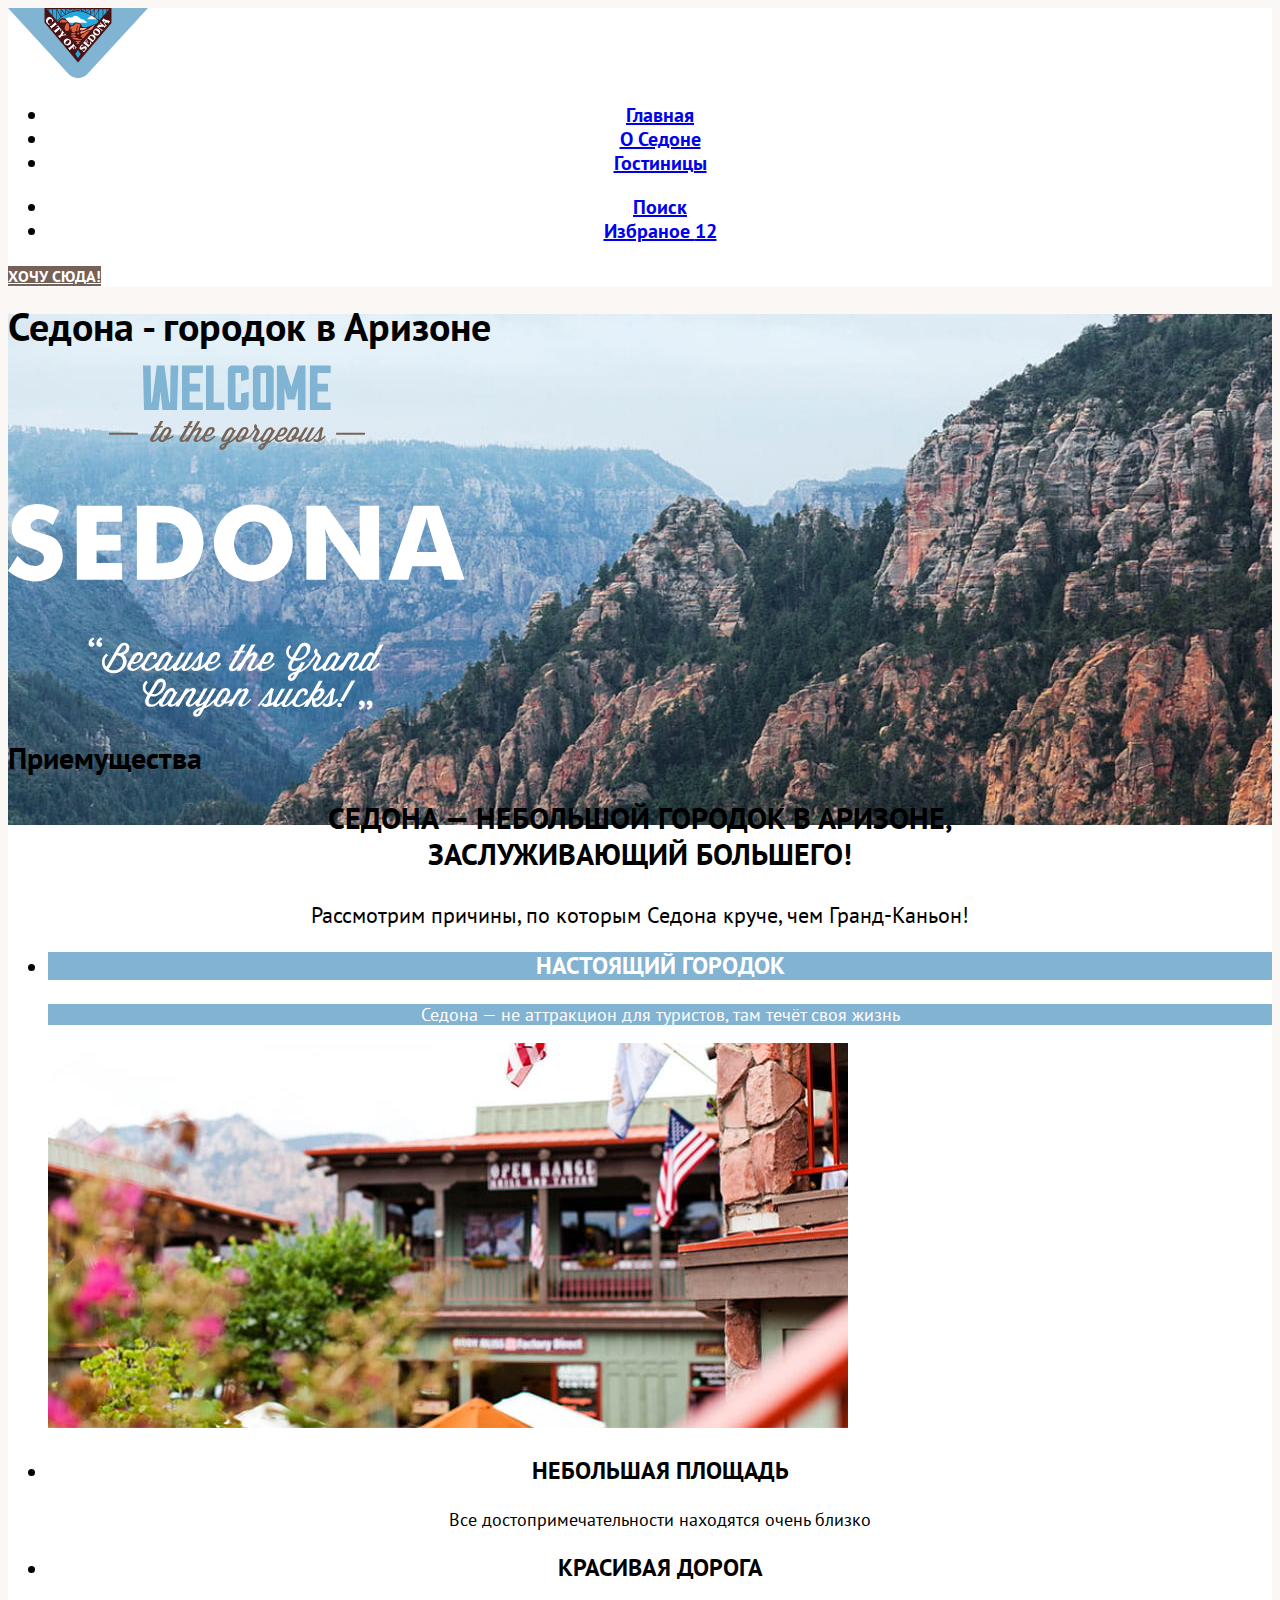
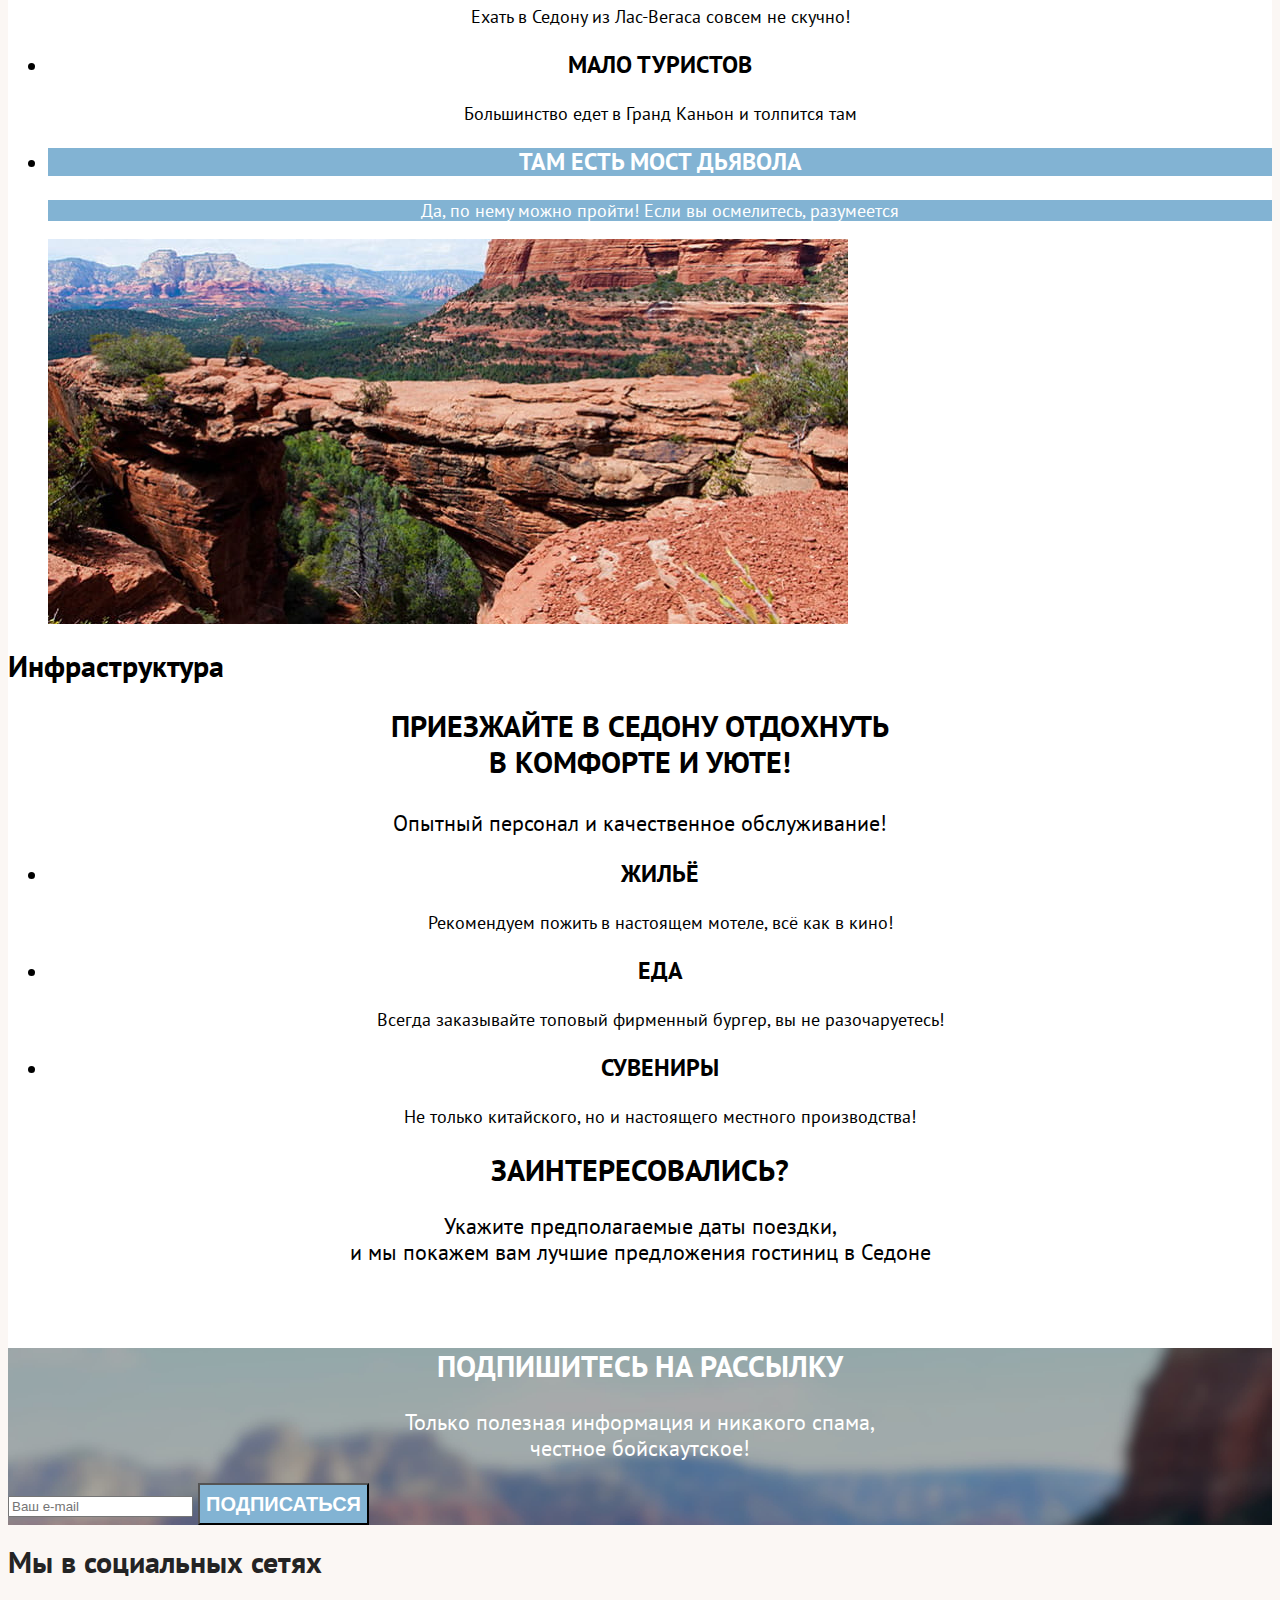
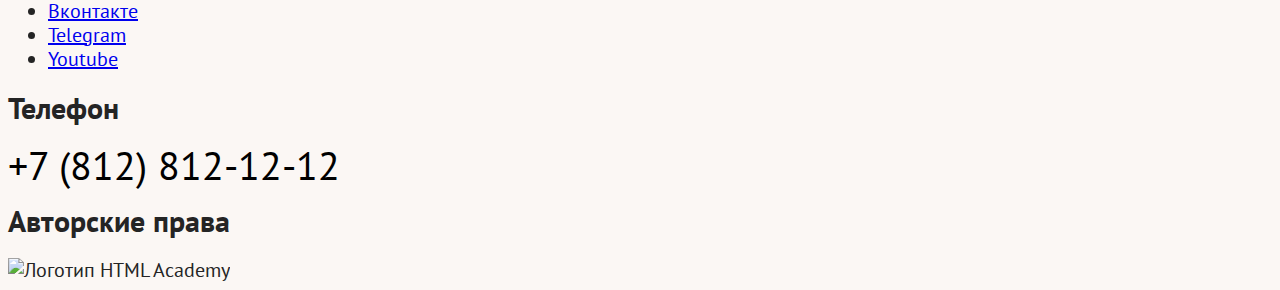
==== index.html @ ac32571d "Добавляет стили" ====
<!DOCTYPE html>
<html lang="ru">

  <head>
    <meta charset="utf-8">
    <title>HTML Academy: Седона</title>
    <link rel="stylesheet" href="styles/styles.css">
  </head>

  <body>

    <header class="main-header" data-test="header">
      <nav class="navigation">
        <a class="navigation-logo" href="index.html" area-current="page">
          <img class="page-header-logo" src="images/logo.svg" width="140" height="70" alt="Логотип городка Седона">
        </a>
        <ul class="navigation-list">
          <li class="navigation-item">
            <a class="navigation-link navigation-link-current" href="#">Главная</a>
          </li>
          <li class="navigation-item ">
            <a class="navigation-link" href="#">О Седоне</a>
          </li>
          <li class="navigation-item">
            <a class="navigation-link" href="catalog.html">Гостиницы</a>
          </li>

        </ul>
        <ul class="navigation-list navigation-user">
          <li class="navigation-user-item">
            <a class="navigation-user-link navigation-user-link-search" href="#">
              <span class="visually-hidden">
                Поиск
              </span>
            </a>
          </li>
          <li class="navigation-user-item">
            <a class="navigation-user-link navigation-user-link-favorite" href="#">
              <span class="visually-hidden">
                Избраное
              </span>
              <span class="likes-count">12</span>
            </a>
          </li>
        </ul>
      </nav>
      <a class="header-button" href="#">Хочу сюда!</a>
    </header>

    <main class="main-index" data-test="main">
      <section class="hero" data-test="hero">
        <h1 class="visually-hidden">Седона - городок в Аризоне</h1>
        <img class="hero-text" src="images/welcome.svg" width="458" height="352" alt="Welcome to the gorgeous Sedona, because the Grand Canyon sucks!">
      </section>

      <section class="advantages" data-test="advantages">
        <h2 class="visually-hidden">Приемущества</h2>
        <p class="title-advantages">Седона — небольшой городок в Аризоне,<br> заслуживающий большего!</p>
        <p class="look-advantages">Рассмотрим причины, по которым Седона круче, чем Гранд-Каньон!</p>
        <ul class="advantages-list">
          <li class="advantages-item ">
            <h3 class="advantages-title-first">Настоящий городок</h3>
            <p class="advantages-description-first">Седона — не аттракцион для туристов, там течёт своя жизнь</p>
            <img class="town" src="images/photo-1.jpg" width="800" height="385" alt="Город на фоне гор">
          </li>

          <li class="advantages-item ">
            <h3 class="advantages-title">Небольшая площадь</h3>
            <p class="advantages-description">Все достопримечательности находятся очень близко</p>
          </li>
          <li class="advantages-item ">
            <h3 class="advantages-title">Красивая дорога</h3>
            <p class="advantages-description">Ехать в Седону из Лас-Вегаса совсем не скучно!</p>
          </li>
          <li class="advantages-item ">
            <h3 class="advantages-title">Мало туристов</h3>
            <p class="advantages-description">Большинство едет в Гранд Каньон и толпится там</p>
          </li>
          <li class="advantages-item ">
            <h3 class="advantages-title-first">Там есть мост дьявола</h3>
            <p class="advantages-description-first">Да, по нему можно пройти! Если вы осмелитесь, разумеется</p>
            <img class="bridge" src="images/photo-2.jpg"  width="800" height="385" alt="Мост дьявола">
          </li>

        </ul>
      </section>

      <section class="infrastructure">
        <h2 class="visually-hidden">Инфраструктура</h2>
        <p class="subtitle-infrastructure">Приезжайте в Седону отдохнуть <br>в комфорте и уюте!</p>
        <p class="text-infrastructure">Опытный персонал и качественное обслуживание!</p>
        <ul class="infrasucture-list">
          <li class="infrasucture-item ">
            <h3 class="infrastructure-title">Жильё</h3>
            <p class="infrastructure-description">Рекомендуем пожить в настоящем мотеле, всё как в кино!</p>
          </li>
          <li class="infrasucture-item ">
            <h3 class="infrastructure-title">Еда</h3>
            <p class="infrastructure-description">Всегда заказывайте
              топовый фирменный бургер, вы не разочаруетесь!</p>
          </li>
          <li class="infrasucture-item ">
            <h3 class="infrastructure-title">Сувениры</h3>
            <p class="infrastructure-description">Не только китайского,
              но и настоящего местного производства!</p>
          </li>
        </ul>
      </section>

      <section class="search" data-test="search">
        <h2 class="title-search">Заинтересовались?</h2>
        <p class="text-search">Укажите предполагаемые даты поездки,<br>и мы покажем вам лучшие предложения гостиниц в Седоне</p>
        <a class="button-search" href="#">Поиск гостиницы в Седоне</a>
      </section>

      <section class="subscription" data-test="subscribe">
        <h2 class="subscription-title">Подпишитесь на рассылку</h2>
        <p class="subscription-text">Только полезная информация и никакого спама, <br>честное бойскаутское!</p>
        <form class="subscription-form" action="https://echo.htmlacademy.ru/" method="post">
          <input type="text" name="user-email" placeholder="Ваш e-mail">
          <button class="button-subscribe" type="submit">Подписаться</button>
        </form>
      </section>
    </main>

    <footer class="page-footer" data-test="footer">
      <section class="footer-social">
        <h2 class="visually-hidden">Мы в социальных сетях</h2>
        <ul class="social-footer-list">
          <li class="social-footer-item">
            <a class="social-footer-link" href="https://vk.com/htmlacademy">
              <span class="visually-hidden">Вконтакте</span>
            </a>
          </li>
          <li class="social-footer-item">
            <a class="social-footer-link" href="https://t.me/htmlacademy">
              <span class="visually-hidden">Telegram</span>
            </a>
          </li>
          <li class="social-footer-item">
            <a class="social-footer-link" href="https://www.youtube.com/user/htmlacademyru">
              <span class="visually-hidden">Youtube</span>
            </a>
          </li>
        </ul>
      </section>

      <section class="footer-contact">
        <h2 class="visually-hidden">Телефон</h2>
        <a class="footer-contact-phone" href="tel:+7(812)812-12-12">+7 (812) 812-12-12</a>
      </section>
      <section class="copyright">
        <h2 class="visually-hidden">Авторские права</h2>
        <a class="copyright-logo" href="https://htmlacademy.ru/"></a>
        <img class="logo-html-academy" src="#" alt="Логотип HTML Academy">
      </section>
    </footer>
  </body>
---- styles/styles.css ----
@font-face {
  font-family: "PT Sans";
  font-style: normal;
  font-weight: 400;
  src: url("../fonts/ptsans-400.woff2") format("woff2");
  font-display: swap;
}

@font-face {
  font-family: "PT Sans";
  font-style: normal;
  font-weight: 700;
  src: url("../fonts/ptsans-700.woff2") format("woff2");
  font-display: swap;
}

@font-face {
  font-family: "PT Sans";
  font-style: italic;
  font-weight: 400;
  src: url("../fonts/ptsans-400.woff2") format("woff2");
  font-display: swap;
}

@font-face {
  font-family: "PT Sans";
  font-style: italic;
  font-weight: 700;
  src: url("../fonts/ptsans-700.woff2") format("woff2");
  font-display: swap;
}

body {
  font-family: "PT Sans", sans-serif;
  font-size: 20px;
  line-height: 24px;
  color: #242424;
  background-color: #fbf7f4;
}

.main-header {
  background-color: #FFFFFF;
  color: #000000;
}

.navigation-list {
  color: #000000;
  background-color: #FFFFFF;
  font-weight: 700;
  text-align: center;
  text-decoration: none;

}

.header-button {
  color: #FFFFFF;
  background: rgba(117, 97, 87, 1);
  font-weight: 700;
  font-size: 16px;
  line-height: 20px;
  text-align: center;
  text-transform: uppercase;
}

.main-index {
  background-color: #FFFFFF;
  color: #000000;
  background-image: url(../images/main-background.jpg);
  background-size: 100% auto;
  background-repeat: no-repeat;
}

.title-advantages {
  font-weight: 700;
  font-size: 30px;
  line-height: 36px;
  text-align: center;
  text-transform: uppercase;


}

.look-advantages {
  font-weight: 400;
  font-size: 22px;
  line-height: 26px;
  text-align: center;


}

.advantages-title {
  font-weight: 700;
  font-size: 24px;
  line-height: 28px;
  text-transform: uppercase;
  text-align: center;
}

.advantages-title-first {
  font-weight: 700;
  font-size: 24px;
  line-height: 28px;
  text-transform: uppercase;
  text-align: center;
  color: #FFFFFF;
  background: #82B3D3;

}

.advantages-description {
  font-weight: 400;
  font-size: 18px;
  line-height: 21px;
  text-align: center;

}

.advantages-description-first {
  font-weight: 400;
  font-size: 18px;
  line-height: 21px;
  text-align: center;
  color: #FFFFFF;
  background: #82B3D3;

}

.subtitle-infrastructure {
  font-weight: 700;
  font-size: 30px;
  line-height: 36px;
  text-align: center;
  text-transform: uppercase;
}

.text-infrastructure {
  font-weight: 400;
  font-size: 22px;
  line-height: 26px;
  text-align: center;
}

.infrastructure-title {
  font-weight: 700;
  font-size: 24px;
  line-height: 28px;
  text-align: center;
  text-transform: uppercase;
}

.infrastructure-description {
  font-weight: 400;
  font-size: 18px;
  line-height: 21px;
  text-align: center;
}


.title-search {
  font-weight: 700;
  font-size: 30px;
  line-height: 36px;
  text-align: center;
  text-transform: uppercase;
}

.text-search {
  font-weight: 400;
  font-size: 22px;
  line-height: 26px;
  text-align: center;
}

.button-search {
  font-weight: 700;
  font-size: 20px;
  line-height: 36px;
  text-align: center;
  text-transform: uppercase;
  color: #FFFFFF;

}

.subscription {
  background-color: #FFFFFF;
  color: #FFFFFF;
  background-image: url(../images/background-2.jpg);
  background-repeat: no-repeat;
  background-size: 100% auto;
}

.subscription-title {
  color: #FFFFFF;
  font-size: 30px;
  font-weight: 700;
  line-height: 36px;
  text-align: center;
  text-transform: uppercase;
}

.subscription-text {
  color: #FFFFFF;
  font-size: 22px;
  font-weight: 400;
  line-height: 26px;
  text-align: center;

}

.button-subscribe {
  color: #FFFFFF;
  background-color: #82B3D3;
  text-transform: uppercase;
  font-size: 20px;
  font-weight: 700;
  line-height: 36px;
  text-align: center;

}

.footer-contact-phone {
  font-weight: 400;
  font-size: 40px;
  line-height: 40px;
  text-align: center;
  color: #000000;
  text-decoration: none;
}

.inner {
  color: #FFFFFF;
  background-color: #FFFFFF;
  background-image: url(../images/background-1.jpg);
  background-repeat: no-repeat;
  background-size: 100% auto;
}

.filter-title {
  font-weight: 700;
  font-size: 60px;
  line-height: 78px;
}

.bread-crumbs-link {
  color: #FFFFFF;
  font-weight: 400;
  font-size: 16px;
  line-height: 21px;
  text-decoration: none;
}

legend {
  font-weight: 700;
  font-size: 20px;
  line-height: 24px;
}

.filter-label,
.filter-radio {
  font-weight: 400;
  font-size: 18px;
  line-height: 23px;
}

.button-select {
  color: #FFFFFF;
  background-color: rgba(130, 179, 211, 1);
  font-size: 16px;
  font-weight: 700;
  line-height: 20px;
  text-align: center;
  text-transform: uppercase;
}

.button-remove {
  color: #FFFFFF;
  font-size: 16px;
  font-weight: 700;
  line-height: 20px;
  text-align: center;
  text-transform: uppercase;
}

.catalog-item-title {
  font-size: 24px;
  font-weight: 700;
  line-height: 28px;
  text-align: left;
  color: #000000;
  text-decoration: none;
}

.catalog-item-card {
  font-size: 18px;
  font-weight: 400;
  line-height: 21px;
  text-align: left;
  color: #333333;
}

.catalog-item-price {
  font-size: 18px;
  font-weight: 400;
  line-height: 21px;
  text-align: right;
  color: #333333;
}

.catalog-item-link-button {
  color: #FFFFFF;
  background-color: #756157;
  font-size: 16px;
  font-weight: 700;
  line-height: 20px;
  text-align: center;
  text-decoration: none;
  text-transform: uppercase;
}

.button-like {
  color: #FFFFFF;
  background-color: #82B3D3;
  font-size: 16px;
  font-weight: 700;
  line-height: 20px;
  text-align: center;
  text-decoration: none;
  text-transform: uppercase;
}

.catalog-item-rating {
  color: #333333;
  font-size: 16px;
  font-weight: 400;
  line-height: 20px;
  text-transform: uppercase;
  text-align: center;

}

.subscription-title-catalog {
  color: #000000;
  font-size: 30px;
  font-weight: 700;
  line-height: 36px;
  text-align: center;
  text-transform: uppercase;
}

.subscription-text-catalog {
  color: #000000;
  font-size: 22px;
  font-weight: 400;
  line-height: 26px;
  text-align: center;

}
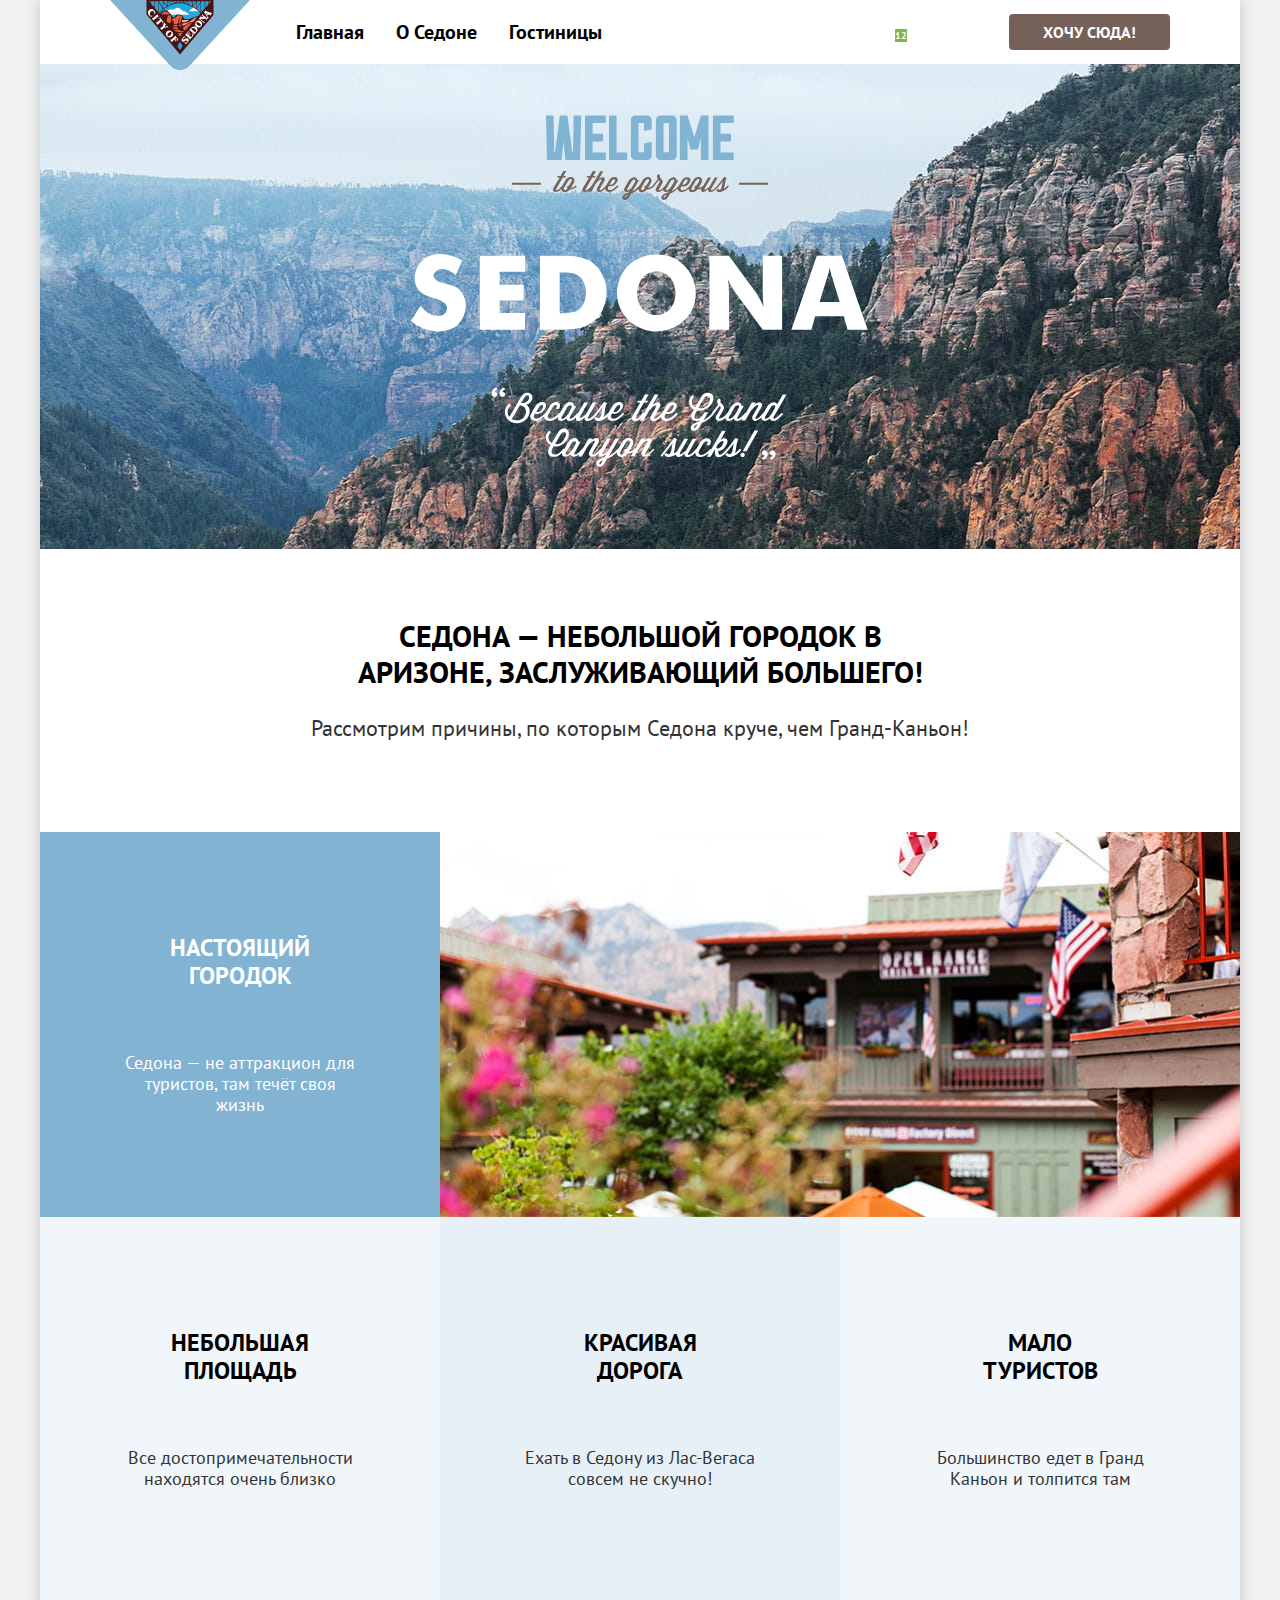
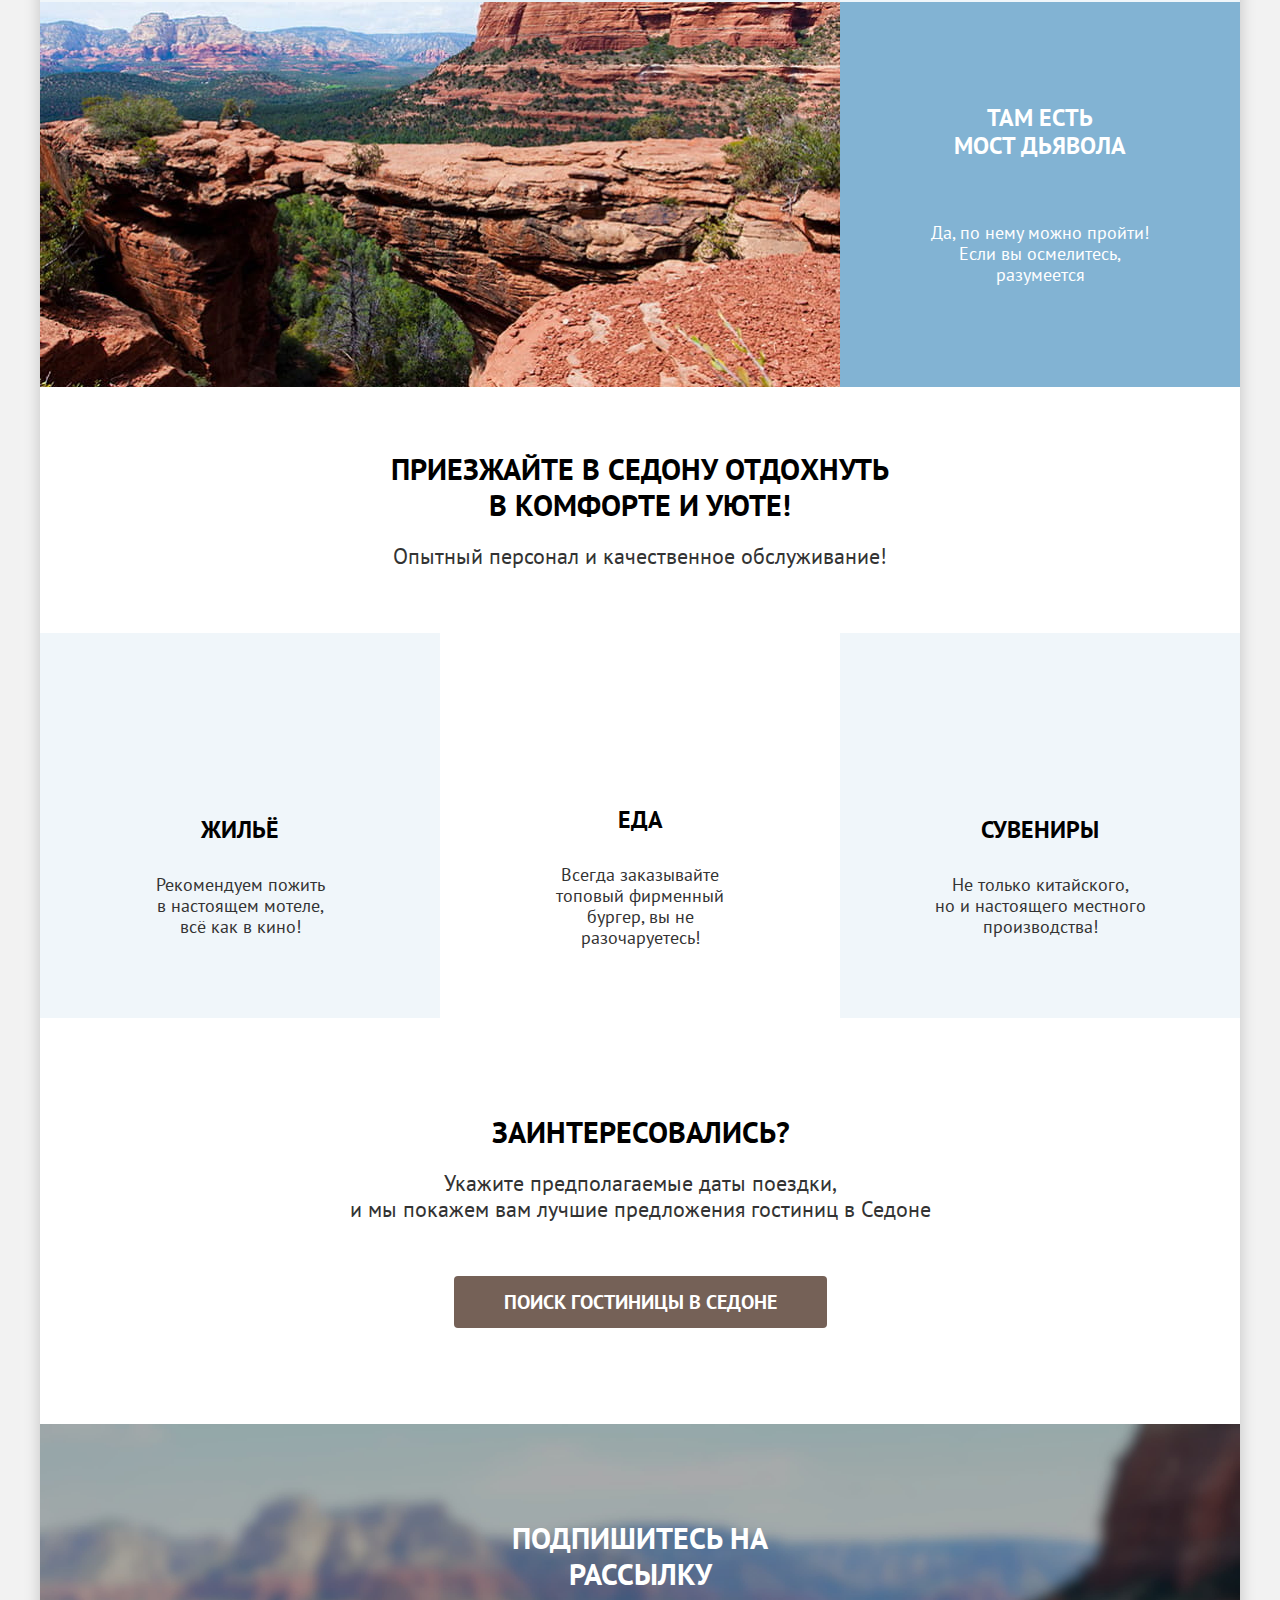
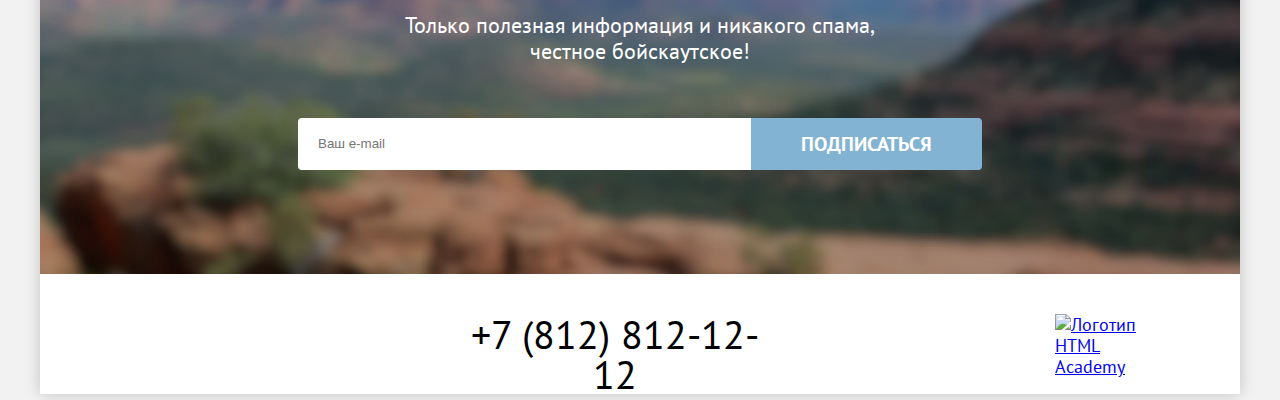
==== commit 6c5f916a: "добавляет сетки компонентов на флексах" ====
--- a/index.html
+++ b/index.html
@@ -8,151 +8,175 @@
   </head>
 
   <body>
-
-    <header class="main-header" data-test="header">
-      <nav class="navigation">
+    <div class="page-container">
+      <header class="main-header" data-test="header">
         <a class="navigation-logo" href="index.html" area-current="page">
           <img class="page-header-logo" src="images/logo.svg" width="140" height="70" alt="Логотип городка Седона">
         </a>
-        <ul class="navigation-list">
-          <li class="navigation-item">
-            <a class="navigation-link navigation-link-current" href="#">Главная</a>
-          </li>
-          <li class="navigation-item ">
-            <a class="navigation-link" href="#">О Седоне</a>
-          </li>
-          <li class="navigation-item">
-            <a class="navigation-link" href="catalog.html">Гостиницы</a>
-          </li>
+        <nav class="navigation">
+          <ul class="navigation-list">
+            <li class="navigation-item">
+              <span class="navigation-link navigation-link-current">Главная</span>
+            </li>
+            <li class="navigation-item ">
+              <a class="navigation-link" href="#">О Седоне</a>
+            </li>
+            <li class="navigation-item">
+              <a class="navigation-link" href="catalog.html">Гостиницы</a>
+            </li>
 
-        </ul>
-        <ul class="navigation-list navigation-user">
-          <li class="navigation-user-item">
-            <a class="navigation-user-link navigation-user-link-search" href="#">
-              <span class="visually-hidden">
-                Поиск
-              </span>
-            </a>
-          </li>
-          <li class="navigation-user-item">
-            <a class="navigation-user-link navigation-user-link-favorite" href="#">
-              <span class="visually-hidden">
-                Избраное
-              </span>
-              <span class="likes-count">12</span>
-            </a>
-          </li>
-        </ul>
-      </nav>
-      <a class="header-button" href="#">Хочу сюда!</a>
-    </header>
+          </ul>
+          <ul class="navigation-list navigation-user">
+            <li class="navigation-user-item">
+              <a class="navigation-user-link navigation-user-link-search" href="#">
+                <span class="visually-hidden">
+                  Поиск
+                </span>
+              </a>
+            </li>
+            <li class="navigation-user-item">
+              <a class="navigation-user-link navigation-user-link-favorite" href="#">
+                <span class="visually-hidden">
+                  Избраное
+                </span>
+                <span class="likes-count">12</span>
+              </a>
+            </li>
+          </ul>
+          <a class="header-button" href="#">Хочу сюда!</a>
+        </nav>
+      </header>
 
-    <main class="main-index" data-test="main">
-      <section class="hero" data-test="hero">
-        <h1 class="visually-hidden">Седона - городок в Аризоне</h1>
-        <img class="hero-text" src="images/welcome.svg" width="458" height="352" alt="Welcome to the gorgeous Sedona, because the Grand Canyon sucks!">
-      </section>
+      <main class="main-container main-index" data-test="main">
+        <section class="hero" data-test="hero">
+          <h1 class="visually-hidden">Седона - городок в Аризоне</h1>
+          <img class="hero-text" src="images/welcome.svg" width="458" height="352"
+            alt="Welcome to the gorgeous Sedona, because the Grand Canyon sucks!">
+        </section>
 
-      <section class="advantages" data-test="advantages">
-        <h2 class="visually-hidden">Приемущества</h2>
-        <p class="title-advantages">Седона — небольшой городок в Аризоне,<br> заслуживающий большего!</p>
-        <p class="look-advantages">Рассмотрим причины, по которым Седона круче, чем Гранд-Каньон!</p>
-        <ul class="advantages-list">
-          <li class="advantages-item ">
-            <h3 class="advantages-title-first">Настоящий городок</h3>
-            <p class="advantages-description-first">Седона — не аттракцион для туристов, там течёт своя жизнь</p>
-            <img class="town" src="images/photo-1.jpg" width="800" height="385" alt="Город на фоне гор">
-          </li>
+        <section class="advantages" data-test="advantages">
+          <div class="main-advantages">
+            <h2 class="visually-hidden">Приемущества</h2>
+            <p class="advantages-title">Седона — небольшой городок в Аризоне, заслуживающий большего!</p>
+            <p class="advantages-desc-about">Рассмотрим причины, по которым Седона круче, чем Гранд-Каньон!</p>
+          </div>
+          <ul class="advantages-list">
+            <li class="advantages-item advantages-item-baner">
+              <div class="advantages-item-text advantages-item-text-light">
+                <h3 class="advantages-item-title advantages-item-title-light">Настоящий городок</h3>
+                <p class="advantages-item-desc">Седона — не аттракцион для туристов, там течёт своя жизнь</p>
+              </div>
+              <img class="advantages-item-photo" src="images/photo-1.jpg" width="800" height="385"
+                alt="Город на фоне гор">
+            </li>
+            <li class="advantages-item ">
+              <div class="advantages-item-text">
+                <h3 class="advantages-item-title">Небольшая площадь</h3>
+                <p class="advantages-item-desc">Все достопримечательности находятся очень близко</p>
+              </div>
+            </li>
+            <li class="advantages-item ">
+              <div class="advantages-item-text">
+                <h3 class="advantages-item-title">Красивая дорога</h3>
+                <p class="advantages-item-desc">Ехать в Седону из Лас-Вегаса совсем не скучно!</p>
+              </div>
+            </li>
+            <li class="advantages-item ">
+              <div class="advantages-item-text">
+                <h3 class="advantages-item-title">Мало туристов</h3>
+                <p class="advantages-item-desc">Большинство едет в Гранд Каньон и толпится там</p>
+              </div>
+            </li>
+            <li class="advantages-item advantages-item-baner">
+              <img class="bridge" src="images/photo-2.jpg" width="800" height="385" alt="Мост дьявола">
+              <div class="advantages-item-text advantages-item-text-light">
+                <h3 class="advantages-item-title advantages-item-title-light">Там есть<br> мост дьявола</h3>
+                <p class="advantages-item-desc">Да, по нему можно пройти! Если вы осмелитесь, разумеется</p>
+              </div>
 
-          <li class="advantages-item ">
-            <h3 class="advantages-title">Небольшая площадь</h3>
-            <p class="advantages-description">Все достопримечательности находятся очень близко</p>
-          </li>
-          <li class="advantages-item ">
-            <h3 class="advantages-title">Красивая дорога</h3>
-            <p class="advantages-description">Ехать в Седону из Лас-Вегаса совсем не скучно!</p>
-          </li>
-          <li class="advantages-item ">
-            <h3 class="advantages-title">Мало туристов</h3>
-            <p class="advantages-description">Большинство едет в Гранд Каньон и толпится там</p>
-          </li>
-          <li class="advantages-item ">
-            <h3 class="advantages-title-first">Там есть мост дьявола</h3>
-            <p class="advantages-description-first">Да, по нему можно пройти! Если вы осмелитесь, разумеется</p>
-            <img class="bridge" src="images/photo-2.jpg"  width="800" height="385" alt="Мост дьявола">
-          </li>
+            </li>
+          </ul>
+        </section>
 
-        </ul>
-      </section>
 
-      <section class="infrastructure">
-        <h2 class="visually-hidden">Инфраструктура</h2>
-        <p class="subtitle-infrastructure">Приезжайте в Седону отдохнуть <br>в комфорте и уюте!</p>
-        <p class="text-infrastructure">Опытный персонал и качественное обслуживание!</p>
-        <ul class="infrasucture-list">
-          <li class="infrasucture-item ">
-            <h3 class="infrastructure-title">Жильё</h3>
-            <p class="infrastructure-description">Рекомендуем пожить в настоящем мотеле, всё как в кино!</p>
-          </li>
-          <li class="infrasucture-item ">
-            <h3 class="infrastructure-title">Еда</h3>
-            <p class="infrastructure-description">Всегда заказывайте
-              топовый фирменный бургер, вы не разочаруетесь!</p>
-          </li>
-          <li class="infrasucture-item ">
-            <h3 class="infrastructure-title">Сувениры</h3>
-            <p class="infrastructure-description">Не только китайского,
-              но и настоящего местного производства!</p>
-          </li>
-        </ul>
-      </section>
+        <section class="infrastructure">
+          <div class="main-infrastructure">
+            <h2 class="visually-hidden">Инфраструктура</h2>
+            <p class="infrastructure-title">Приезжайте в Седону отдохнуть в комфорте и уюте!</p>
+            <p class="infrastructure-desc">Опытный персонал и качественное обслуживание!</p>
+          </div>
+          <ul class="infrastructure-list">
+            <li class="infrastructure-item ">
+              <div class="infrastructure-item-text">
+                <h3 class="infrastructure-item-title">Жильё</h3>
+                <p class="infrastructure-item-desc">Рекомендуем пожить <br>в настоящем мотеле, <br>всё как в кино!</p>
+              </div>
+            </li>
+            <li class="infrastructure-item">
+              <div class="infrastructure-item-text">
+                <h3 class="infrastructure-item-title">Еда</h3>
+                <p class="infrastructure-item-desc">Всегда заказывайте<br>
+                  топовый фирменный бургер, вы не разочаруетесь!</p>
+              </div>
+            </li>
+            <li class="infrastructure-item ">
+              <div class="infrastructure-item-text">
+                <h3 class="infrastructure-item-title">Сувениры</h3>
+                <p class="infrastructure-item-desc">Не только китайского,<br>
+                  но и настоящего местного производства!</p>
+              </div>
+            </li>
+          </ul>
+        </section>
 
-      <section class="search" data-test="search">
-        <h2 class="title-search">Заинтересовались?</h2>
-        <p class="text-search">Укажите предполагаемые даты поездки,<br>и мы покажем вам лучшие предложения гостиниц в Седоне</p>
-        <a class="button-search" href="#">Поиск гостиницы в Седоне</a>
-      </section>
 
-      <section class="subscription" data-test="subscribe">
-        <h2 class="subscription-title">Подпишитесь на рассылку</h2>
-        <p class="subscription-text">Только полезная информация и никакого спама, <br>честное бойскаутское!</p>
-        <form class="subscription-form" action="https://echo.htmlacademy.ru/" method="post">
-          <input type="text" name="user-email" placeholder="Ваш e-mail">
-          <button class="button-subscribe" type="submit">Подписаться</button>
-        </form>
-      </section>
-    </main>
+        <section class="search" data-test="search">
+          <h2 class="search-title">Заинтересовались?</h2>
+          <p class="search-text">Укажите предполагаемые даты поездки,<br>и мы покажем вам лучшие предложения гостиниц в
+            Седоне
+          </p>
+          <a class="search-button" href="#">Поиск гостиницы в Седоне</a>
+        </section>
 
-    <footer class="page-footer" data-test="footer">
-      <section class="footer-social">
-        <h2 class="visually-hidden">Мы в социальных сетях</h2>
-        <ul class="social-footer-list">
-          <li class="social-footer-item">
-            <a class="social-footer-link" href="https://vk.com/htmlacademy">
-              <span class="visually-hidden">Вконтакте</span>
-            </a>
-          </li>
-          <li class="social-footer-item">
-            <a class="social-footer-link" href="https://t.me/htmlacademy">
-              <span class="visually-hidden">Telegram</span>
-            </a>
-          </li>
-          <li class="social-footer-item">
-            <a class="social-footer-link" href="https://www.youtube.com/user/htmlacademyru">
-              <span class="visually-hidden">Youtube</span>
-            </a>
-          </li>
-        </ul>
-      </section>
 
-      <section class="footer-contact">
-        <h2 class="visually-hidden">Телефон</h2>
-        <a class="footer-contact-phone" href="tel:+7(812)812-12-12">+7 (812) 812-12-12</a>
-      </section>
-      <section class="copyright">
-        <h2 class="visually-hidden">Авторские права</h2>
-        <a class="copyright-logo" href="https://htmlacademy.ru/"></a>
-        <img class="logo-html-academy" src="#" alt="Логотип HTML Academy">
-      </section>
+        <section class="subscription" data-test="subscription">
+          <h2 class="subscription-title">Подпишитесь на рассылку</h2>
+          <p class="subscription-text">Только полезная информация и никакого спама, честное бойскаутское!</p>
+          <form class="subscription-form" action="https://echo.htmlacademy.ru/" method="post">
+            <input class="e-mail" type="text" name="user-email" placeholder="Ваш e-mail">
+            <button class="button-subscription" type="submit">Подписаться</button>
+          </form>
+        </section>
+
+
+      </main>
+
+      <footer class="page-footer" data-test="footer">
+        <div class="page-footer-container">
+          <ul class="social-footer-list">
+            <li class="social-footer-item">
+              <a class="social-footer-link" href="https://vk.com/htmlacademy">
+                <span class="visually-hidden">Вконтакте</span>
+              </a>
+            </li>
+            <li class="social-footer-item">
+              <a class="social-footer-link" href="https://t.me/htmlacademy">
+                <span class="visually-hidden">Telegram</span>
+              </a>
+            </li>
+            <li class="social-footer-item">
+              <a class="social-footer-link" href="https://www.youtube.com/user/htmlacademyru">
+                <span class="visually-hidden">Youtube</span>
+              </a>
+            </li>
+          </ul>
+
+          <a class="footer-contact-phone" href="tel:+7(812)812-12-12">+7 (812) 812-12-12</a>
+
+          <a class="copyright-logo" href="https://htmlacademy.ru/">
+            <img class="logo-html-academy" src="#" alt="Логотип HTML Academy">
+          </a>
+        </div>
+    </div>
     </footer>
   </body>
--- a/styles/styles.css
+++ b/styles/styles.css
@@ -14,41 +14,113 @@
   font-display: swap;
 }
 
-@font-face {
-  font-family: "PT Sans";
-  font-style: italic;
-  font-weight: 400;
-  src: url("../fonts/ptsans-400.woff2") format("woff2");
-  font-display: swap;
-}
-
-@font-face {
-  font-family: "PT Sans";
-  font-style: italic;
-  font-weight: 700;
-  src: url("../fonts/ptsans-700.woff2") format("woff2");
-  font-display: swap;
+html {
+  height: 100%;
 }
 
 body {
+  font-weight: 400;
+  margin: 0;
+  display: flex;
+  flex-direction: column;
+  min-height: 100%;
   font-family: "PT Sans", sans-serif;
+  font-size: 18px;
+  line-height: 21px;
+  font-style: normal;
+  color: #333333;
+  background: #f2f2f2;
+  min-width: 1280px;
+
+}
+
+.visually-hidden {
+  position: absolute;
+  width: 1px;
+  height: 1px;
+  margin: -1px;
+  border: 0;
+  padding: 0;
+  white-space: nowrap;
+  clip-path: inset(100%);
+  clip: rect(0 0 0 0);
+  overflow: hidden;
+}
+
+.page-container {
+  width: 1200px;
+  margin: 0 auto;
+  background-color: #FFFFFF;
+  box-shadow: 0 0 15px 0 #00000033;
+}
+.main-header {
+  display: flex;
+  width: 1060px;
+  margin: 0 70px;
+
+
+}
+.navigation-logo {
+  /* margin-right: 28px; */
+  display: block;
+  width: 140px;
+}
+.page-header-logo {
+  display: block;
+  margin-bottom: -6px;
+  position: relative;
+
+}
+.navigation {
+  display: flex;
+  margin: 0 auto;
+  width: 962px;
+}
+.navigation-link {
+  display: block;
+  /* margin: 20px 16px; */
+}
+
+.navigation-list {
+  display: flex;
+  flex-wrap: wrap;
+  padding: 0;
+  margin: 0 30px;
+  list-style-type: none;
+  min-height: 64px;
+  width: 339px;
+}
+
+.navigation-user {
+  max-width: 132px;
+  margin-left: auto;
+}
+.navigation-user-link {
+  display: block;
+  /* margin: 22px 12px; */
+  min-height: 20px;
+  min-width: 20px;
+}
+
+.navigation-link,
+.navigation-user-link {
+  color: #000000;
+  background-color: #FFFFFF;
+  font-weight: 700;
+  text-decoration: none;
   font-size: 20px;
   line-height: 24px;
-  color: #242424;
-  background-color: #fbf7f4;
-}
-
-.main-header {
-  background-color: #FFFFFF;
-  color: #000000;
-}
-
-.navigation-list {
-  color: #000000;
-  background-color: #FFFFFF;
-  font-weight: 700;
-  text-align: center;
-  text-decoration: none;
+  margin: 0;
+  padding: 20px 16px;
+
+}
+
+.likes-count {
+  color: #FFFFFF;
+  background-color: #7DB54F;
+  font-size: 10px;
+   line-height: 10px;
+  text-align: center;
 
 }
 
@@ -59,135 +131,271 @@
   font-size: 16px;
   line-height: 20px;
   text-align: center;
-  text-transform: uppercase;
-}
-
-.main-index {
-  background-color: #FFFFFF;
-  color: #000000;
-  background-image: url(../images/main-background.jpg);
-  background-size: 100% auto;
+  text-decoration: none;
+  text-transform: uppercase;
+  font-family: inherit;
+  margin: 14px 0 14px 20px;
+  max-height: 36px;
+  /* width: 160px; */
+  border-radius: 4px;
+  padding: 8px 34px;
+  text-wrap: nowrap;
+}
+
+.main-container {
+  flex-grow: 1;
+  width: 1200px;
+}
+
+
+
+.hero-text {
+  display: block;
+  margin: 0 auto;
+  padding-top: 51px;
+}
+
+.hero {
+  min-height: 485px;
+  background-color: #82b3d3;
+  background-image: url(../images/welcome-2.svg), url(../images/main-background.jpg);
+  background-size: 100% auto, cover;
   background-repeat: no-repeat;
-}
-
-.title-advantages {
+  background-position: left bottom, left top;
+
+
+}
+.main-advantages {
+  display: flex;
+  flex-direction: column;
+  justify-content: center;
+  margin: 69px auto;
+  align-items: center;
+  margin-bottom: 91px;
+}
+/*
+.advantages {
+  margin: 0;
+  padding: 0;
+
+} */
+.advantages-list {
+display: flex;
+flex-wrap: wrap;
+padding: 0;
+margin: 0;
+ /* margin-top: 21px; */
+}
+
+.advantages-title {
+  width: 620px;
   font-weight: 700;
   font-size: 30px;
   line-height: 36px;
-  text-align: center;
-  text-transform: uppercase;
-
-
-}
-
-.look-advantages {
-  font-weight: 400;
+  text-transform: uppercase;
+  text-align: center;
+  color: #000000;
+  margin: 0;
+}
+.advantages-item-desc {
+  padding: 0;
+  margin: 0;
+}
+
+.advantages-item-photo {
+  width: 800px;
+  min-height: 385px;
+
+}
+.advantages-desc-about {
+  margin: 0;
+  margin-top: 25px;
   font-size: 22px;
   line-height: 26px;
-  text-align: center;
-
-
-}
-
-.advantages-title {
+}
+
+.advantages-item-text {
+padding: 112px 85px;
+text-align: center;
+
+}
+
+
+.advantages-item-title {
+  color: #000000;
   font-weight: 700;
   font-size: 24px;
   line-height: 28px;
-  text-transform: uppercase;
-  text-align: center;
-}
-
-.advantages-title-first {
+  text-align: center;
+  text-transform: uppercase;
+  margin: 0 auto;
+  margin-bottom: 62px;
+  width: 175px;
+
+}
+.advantages-item-text-light {
+    background-color: #82B3D3;
+    color: #FFFFFF;
+    margin: 0;
+    padding: 102px 85px;
+}
+
+.advantages-item-title-light {
+  color: #FFFFFF;
+
+}
+
+.advantages-item:nth-child(3) {
+  background: rgba(131, 179, 211, 0.2);
+
+}
+
+.advantages-item {
+  display: flex;
+  background-color: rgba(131, 179, 211, 0.12);
+  list-style-type: none;
+  width: 400px;
+  margin: 0;
+  min-height: 385px;
+}
+.advantages-item-baner {
+  width: 100%;
+}
+
+.main-infrastructure {
+  display: flex;
+  flex-direction: column;
+  justify-content: center;
+  margin: 64px auto;
+  align-items: center;
+}
+.infrastructure-title {
+  font-weight: 700;
+  font-size: 30px;
+  line-height: 36px;
+  text-align: center;
+  text-transform: uppercase;
+  color: #000;
+  width: 505px;
+  margin:0 auto ;
+}
+
+.infrastructure-desc {
+   font-size: 22px;
+  line-height: 26px;
+  text-align: center;
+  /* width: 490px; */
+  margin:0 auto ;
+  margin-top: 20px;
+}
+
+.infrastructure-list {
+  margin: 0;
+  padding: 0;
+  display: flex;
+  justify-content: space-between;
+  list-style-type: none;
+
+}
+
+
+.infrastructure-item:nth-child(odd) {
+  background-color: #83B3D31F;
+
+}
+
+.infrastructure-item-title {
   font-weight: 700;
   font-size: 24px;
   line-height: 28px;
-  text-transform: uppercase;
-  text-align: center;
-  color: #FFFFFF;
-  background: #82B3D3;
-
-}
-
-.advantages-description {
-  font-weight: 400;
-  font-size: 18px;
-  line-height: 21px;
-  text-align: center;
-
-}
-
-.advantages-description-first {
-  font-weight: 400;
-  font-size: 18px;
-  line-height: 21px;
-  text-align: center;
-  color: #FFFFFF;
-  background: #82B3D3;
-
-}
-
-.subtitle-infrastructure {
+  text-align: center;
+  text-transform: uppercase;
+  color: #000;
+  margin: 0;
+  margin-top: 120px;
+}
+
+.infrastructure-item-desc {
+  text-align: center;
+  margin-top: 30px;
+}
+.infrastructure-item-text {
+  text-align: center;
+  width: 230px;
+}
+
+.infrastructure-item {
+  display: flex;
+  list-style-type: none;
+  width: 400px;
+  margin: 0;
+  min-height: 385px;
+  justify-content: center;
+  flex-direction: column;
+  align-items: center;
+
+}
+
+.search {
+  display: flex;
+  flex-direction: column;
+  justify-content: center;
+  margin: 96px auto;
+  align-items: center;
+}
+.search-title {
   font-weight: 700;
   font-size: 30px;
   line-height: 36px;
   text-align: center;
   text-transform: uppercase;
-}
-
-.text-infrastructure {
-  font-weight: 400;
+  margin: 0 auto;
+  color: #000;
+  width: 297px;
+}
+
+.search-text {
   font-size: 22px;
   line-height: 26px;
   text-align: center;
-}
-
-.infrastructure-title {
-  font-weight: 700;
-  font-size: 24px;
-  line-height: 28px;
-  text-align: center;
-  text-transform: uppercase;
-}
-
-.infrastructure-description {
-  font-weight: 400;
-  font-size: 18px;
-  line-height: 21px;
-  text-align: center;
-}
-
-
-.title-search {
-  font-weight: 700;
-  font-size: 30px;
-  line-height: 36px;
-  text-align: center;
-  text-transform: uppercase;
-}
-
-.text-search {
-  font-weight: 400;
-  font-size: 22px;
-  line-height: 26px;
-  text-align: center;
-}
-
-.button-search {
+  width: 592px;
+  margin: 0;
+  margin-top: 20px;
+
+}
+
+.search-button {
   font-weight: 700;
   font-size: 20px;
   line-height: 36px;
   text-align: center;
   text-transform: uppercase;
   color: #FFFFFF;
-
+  background: #756157;
+  text-decoration: none;
+  margin: 0 auto;
+  display: block;
+  font-family: inherit;
+  margin-top: 54px;
+  border-radius: 4px;
+  padding: 8px 50px;
 }
 
 .subscription {
-  background-color: #FFFFFF;
+  display: flex;
+  flex-direction: column;
+  /* justify-content: center; */
+  align-items: center;
+  margin: 0 ;
+  width: 1200px;
+  background-color: #82b3d3;
   color: #FFFFFF;
   background-image: url(../images/background-2.jpg);
   background-repeat: no-repeat;
   background-size: 100% auto;
+  max-height: 415px;
+  padding-top: 96px;
+  padding-bottom: 104px;
 }
 
 .subscription-title {
@@ -195,9 +403,13 @@
   font-size: 30px;
   font-weight: 700;
   line-height: 36px;
-  text-align: center;
-  text-transform: uppercase;
-}
+  text-transform: uppercase;
+  text-align: center;
+  margin: 0;
+  /* margin-top: 96px; */
+  width: 404px;
+}
+
 
 .subscription-text {
   color: #FFFFFF;
@@ -205,10 +417,12 @@
   font-weight: 400;
   line-height: 26px;
   text-align: center;
-
-}
-
-.button-subscribe {
+  width: 475px;
+  margin-top: 20px;
+}
+
+.button-subscription {
+  /* width: 232px; */
   color: #FFFFFF;
   background-color: #82B3D3;
   text-transform: uppercase;
@@ -216,44 +430,145 @@
   font-weight: 700;
   line-height: 36px;
   text-align: center;
-
+  border: none;
+  font-family: inherit;
+  border: none;
+  /* margin-top: 54px ;
+  margin-bottom: 104px; */
+  padding: 8px 50px;
+  border-radius: 0 4px 4px 0;
+}
+
+.e-mail {
+  width: 452px;
+  /* margin-top: 54px; */
+  line-height: 24px;
+  text-align: left;
+  color: #000000;
+  /* margin-bottom: 104px; */
+border: none;
+padding: 14px 0 14px 20px;
+border-radius: 4px 0 0 4px;
+}
+.subscription-form {
+  display: flex;
+  width: 684px;
+  margin: 0 auto;
+  align-items: center;
+  margin-top: 32px;
+}
+
+.page-footer-container {
+  display: flex;
+  width: 1060px;
+  margin: 0 70px;
+  margin-top: 40px;
+}
+
+.social-footer-list {
+  display: flex;
+  flex-wrap: wrap;
+  padding: 0;
+  margin: 0;
+  /* width: 142px; */
+  list-style-type: none;
+}
+.social-footer-item {
+width: 48px;
+height: 40px;
 }
 
 .footer-contact-phone {
+  width: 331px;
   font-weight: 400;
   font-size: 40px;
   line-height: 40px;
   text-align: center;
   color: #000000;
   text-decoration: none;
-}
-
-.inner {
-  color: #FFFFFF;
-  background-color: #FFFFFF;
+  margin-left: 195px ;
+}
+
+
+.copyright-logo {
+  max-width: 115px;
+  margin-left: auto;
+}
+
+.filter {
+  padding: 35px 70px 102px;
+  color: #FFFFFF;
+  background-color: #82b3d3;
   background-image: url(../images/background-1.jpg);
   background-repeat: no-repeat;
-  background-size: 100% auto;
-}
+  background-size: cover;
+  margin-bottom: 50px;
+ }
 
 .filter-title {
   font-weight: 700;
   font-size: 60px;
   line-height: 78px;
-}
-
+  margin: 0;
+  margin-bottom: 8px;
+  /* margin: 0 70px; */
+
+}
+.bread-crumbs-list {
+    padding: 0;
+    margin: 0;
+    list-style: none;
+    display: flex;
+    margin-bottom: 40px;
+}
+
+.bread-crumbs-item {
+  width: 13px;
+  margin-right: 28px;
+}
 .bread-crumbs-link {
   color: #FFFFFF;
   font-weight: 400;
   font-size: 16px;
-  line-height: 21px;
-  text-decoration: none;
-}
-
-legend {
+  text-decoration: none;
+  /* margin-left: 70px; */
+ }
+
+ .filter-form {
+  display: flex;
+  /* margin: 0 70px; */
+}
+.filter-list {
+  margin: 0;
+  list-style: none;
+  padding: 0;
+}
+
+.filter-form-fielsed {
+  margin: 0;
+  padding: 0;
+  border: none;
+  /* margin-right: 70px; */
+}
+
+.catalog-filter-list {
   font-weight: 700;
   font-size: 20px;
   line-height: 24px;
+  /* width: 150px; */
+  /* margin-left: 70px; */
+  margin-bottom: 32px;
+
+
+}
+.catalog-wrapper {
+  width: 1060px;
+  margin: 0 auto;
+}
+.catalog-filter-list-house {
+  margin-left: 70px;
+  margin-right: 140px;
+
 }
 
 .filter-label,
@@ -263,7 +578,48 @@
   line-height: 23px;
 }
 
-.button-select {
+.filter-form-controle {
+  font-size: 18px;
+  font-weight: 400;
+  line-height: 24px;
+  text-align: right;
+  width: 143px;
+  display: block;
+  position: relative;
+  margin-right: 2px;
+}
+.price-text {
+  position: absolute;
+  color: rgba(0, 0, 0, .1);
+  right: 0;
+}
+.filter-form-fielsed-list-price {
+  display: flex;
+}
+.catalog-filter-list-price {
+/* width: 288px;
+margin-right: 70px; */
+}
+
+
+.price {
+  font-size: 18px;
+  font-weight: 700;
+  line-height: 24px;
+  text-align: left;
+  width: 100%;
+  border: none;
+  padding: 0;
+}
+
+.bloc-button {
+  display: flex;
+  flex-direction: column;
+  justify-content: end;
+  margin-left: 70px;
+}
+
+.select-button-type {
   color: #FFFFFF;
   background-color: rgba(130, 179, 211, 1);
   font-size: 16px;
@@ -271,15 +627,76 @@
   line-height: 20px;
   text-align: center;
   text-transform: uppercase;
-}
-
-.button-remove {
+  border: none;
+  font-family: inherit;
+  /* width: 191px; */
+  padding: 8px 50px;
+  border-radius: 4px;
+}
+
+.remove-button-type {
   color: #FFFFFF;
   font-size: 16px;
   font-weight: 700;
   line-height: 20px;
   text-align: center;
   text-transform: uppercase;
+  font-family: inherit;
+  background-color: transparent;
+  border: none;
+  /* width: 191px; */
+  padding: 8px 50px;
+  margin-top: 32px;
+}
+
+.catalog {
+  display: flex;
+  /* margin: 50px 70px; */
+  justify-content: space-between;
+  margin-bottom: 50px;
+  /* width: 830px; */
+  /* min-height: 49px; */
+}
+.catalog-left-block {
+  display: flex;
+  align-items: center;
+}
+
+.find-hotel {
+  font-size: 30px;
+  font-weight: 700;
+  line-height: 36px;
+  text-align: left;
+  margin: 0;
+  /* margin-top: 6px; */
+  color: #000;
+  margin-right: 200px;
+}
+
+.select-control {
+  color: #333333;
+  font-weight: 400;
+  font-family: inherit;
+  width: 292px;
+  padding: 14px 20px;
+}
+.catalog-view-list {
+  display: flex;
+  padding: 0;
+  min-width: 160px;
+  justify-content: space-between;
+  list-style: none;
+
+}
+.catalog-view-item {
+  width: 48px;
+
+}
+
+.catalog-list {
+  padding: 0;
+  list-style: none;
+  margin: 0;
 }
 
 .catalog-item-title {
@@ -289,22 +706,22 @@
   text-align: left;
   color: #000000;
   text-decoration: none;
+  margin: 0;
+  margin-top: 6px;
 }
 
 .catalog-item-card {
-  font-size: 18px;
-  font-weight: 400;
-  line-height: 21px;
+
   text-align: left;
-  color: #333333;
+  margin: 0;
+  margin-top: 16px;
 }
 
 .catalog-item-price {
-  font-size: 18px;
-  font-weight: 400;
-  line-height: 21px;
+
   text-align: right;
-  color: #333333;
+  margin: 0;
+  margin-top: 16px;
 }
 
 .catalog-item-link-button {
@@ -316,6 +733,9 @@
   text-align: center;
   text-decoration: none;
   text-transform: uppercase;
+  margin: 0;
+  margin-top: 16px;
+  font-family: inherit;
 }
 
 .button-like {
@@ -327,6 +747,25 @@
   text-align: center;
   text-decoration: none;
   text-transform: uppercase;
+  border: none;
+  margin: 0;
+  margin-top: 16px;
+  font-family: inherit;
+}
+
+.button-like-active {
+  background-color: #7DB54F;
+  color: #FFFFFF;
+  font-size: 16px;
+  font-weight: 700;
+  line-height: 20px;
+  text-align: center;
+  text-decoration: none;
+  text-transform: uppercase;
+  border: none;
+  margin: 0;
+  margin-top: 16px;
+  font-family: inherit;
 }
 
 .catalog-item-rating {
@@ -336,6 +775,45 @@
   line-height: 20px;
   text-transform: uppercase;
   text-align: center;
+  margin: 0;
+  margin-top: 16px;
+
+}
+
+.pagination {
+  display: flex;
+  margin: 0;
+  padding: 40px 0;
+  list-style: none;
+
+}
+
+.pagination-link {
+  font-size: 20px;
+  line-height: 36px;
+  text-align: center;
+  color: #FFFFFF;
+  background: rgba(130, 179, 211, 1);
+  text-decoration: none;
+  font-weight: 700;
+  display: block;
+  width: 60px;
+  height: 60px;
+  box-sizing: border-box;
+  padding: 12px 12px;
+  border-radius: 4px;
+}
+.pagination-ellepsis {
+  margin-right: 8px;
+}
+.pagination-item:not(:last-child) {
+  margin-right: 8px;
+}
+
+.pagination-current,
+.pagination-ellepsis {
+  color: #000;
+  background-color: #F2F2F2;
 
 }
 
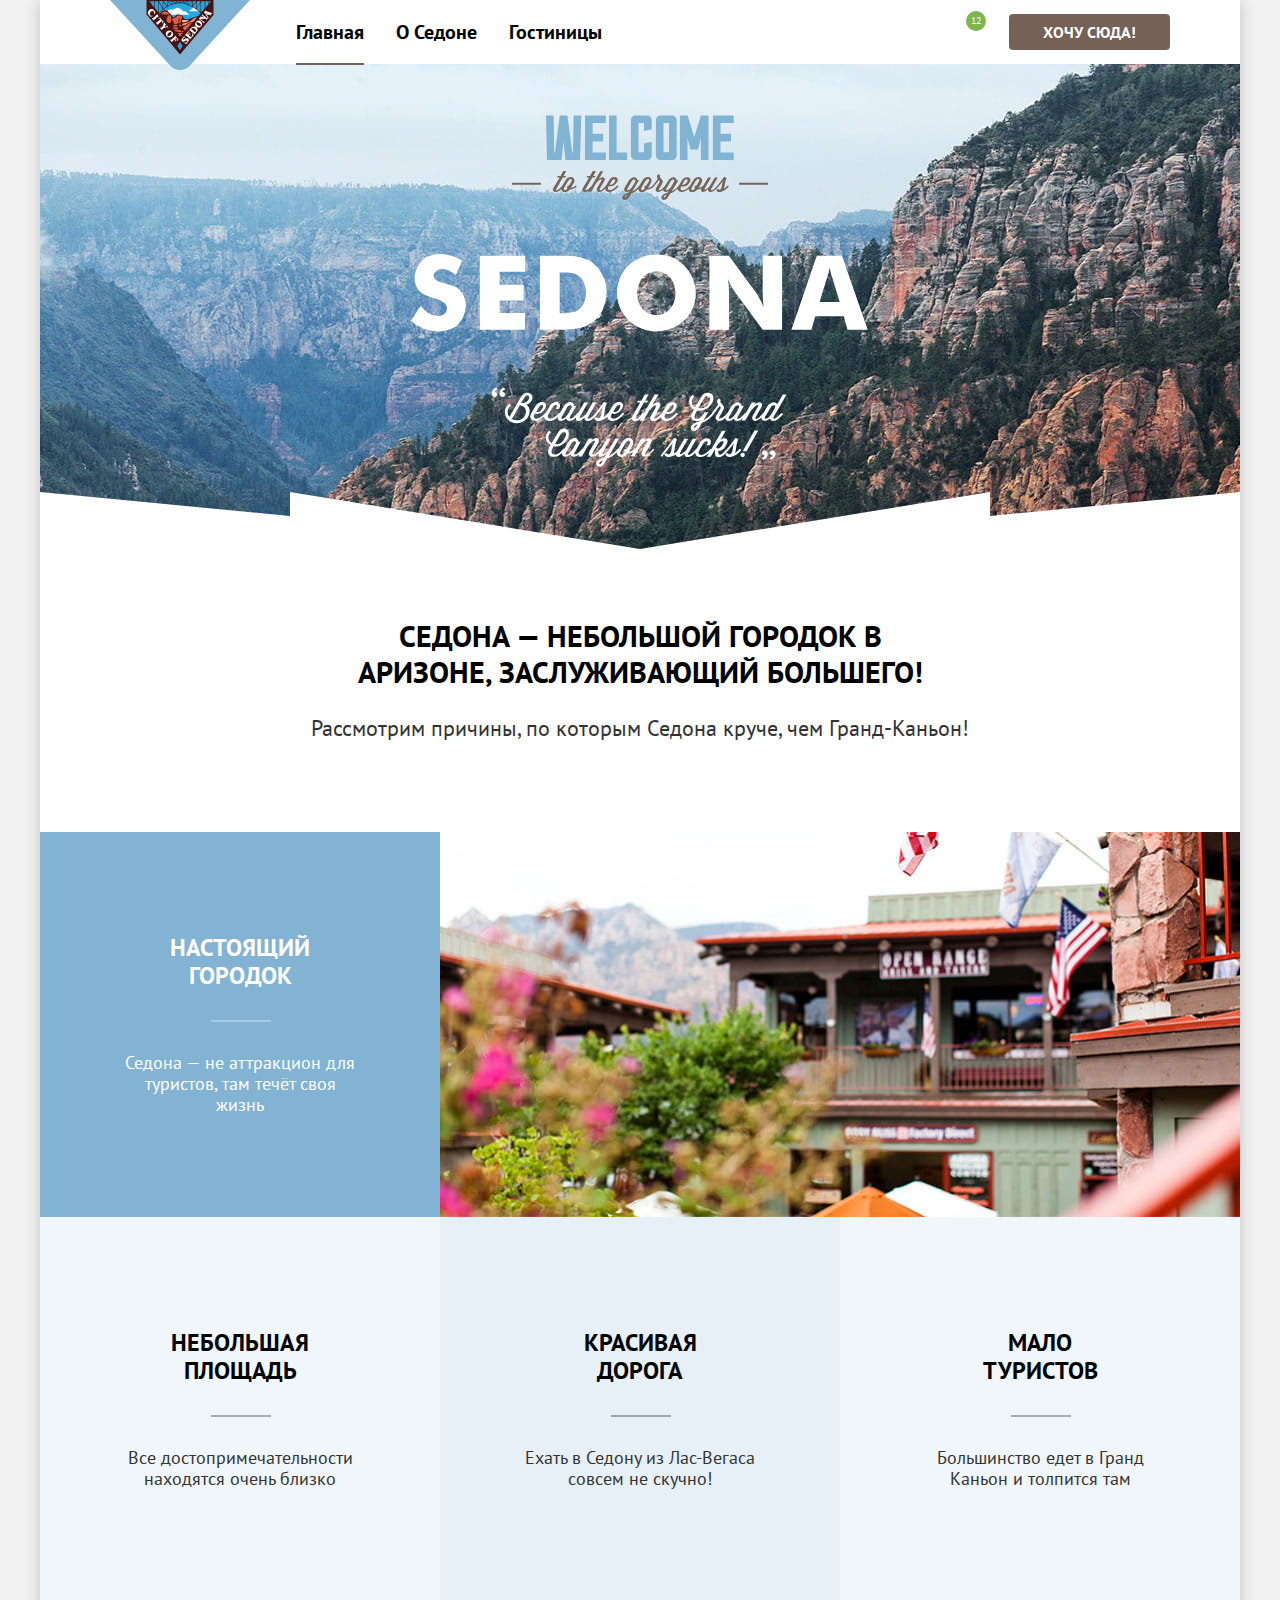
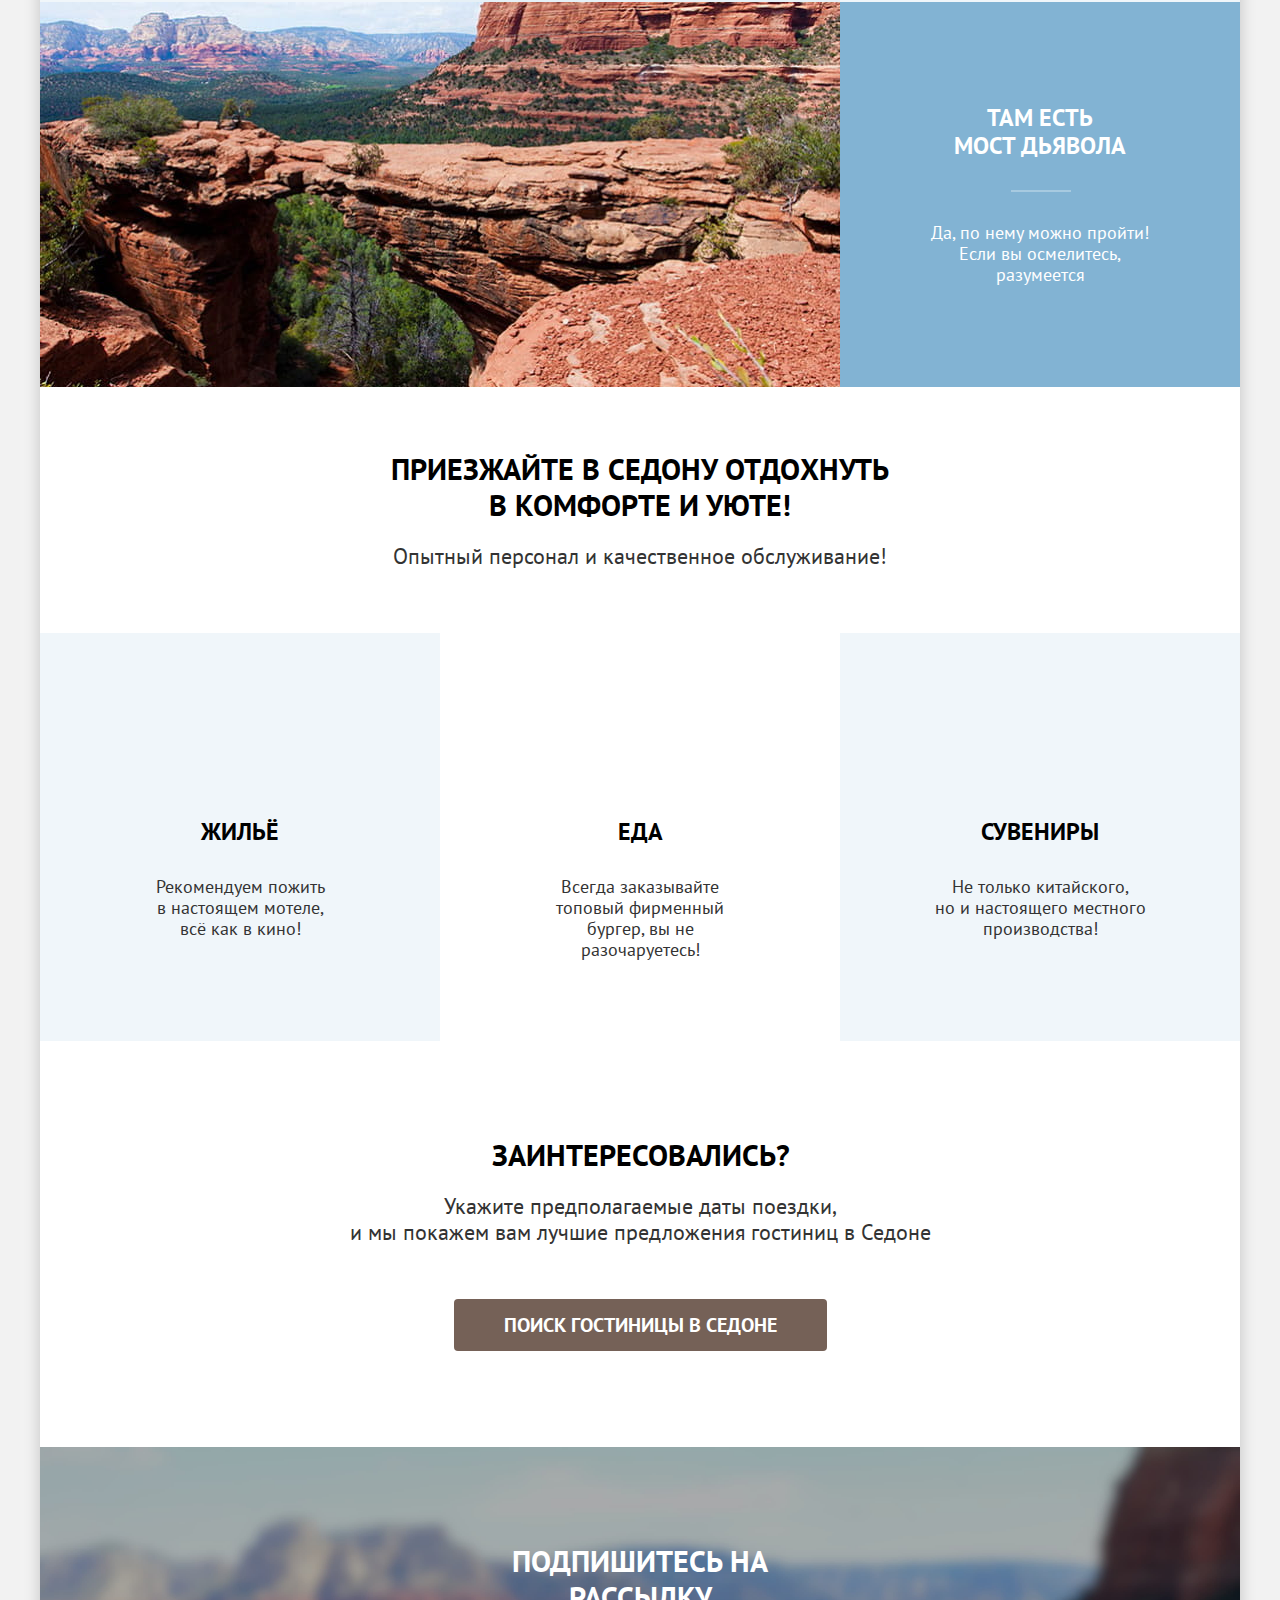
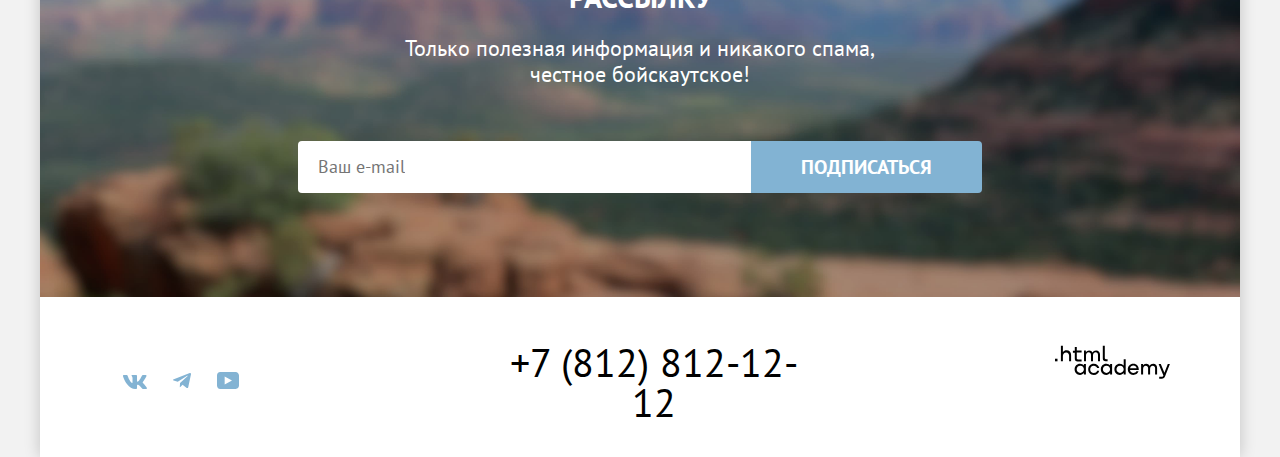
==== commit dc7c8655: "добавляет модальное окно и все изменения" ====
--- a/index.html
+++ b/index.html
@@ -5,18 +5,19 @@
     <meta charset="utf-8">
     <title>HTML Academy: Седона</title>
     <link rel="stylesheet" href="styles/styles.css">
+    <link rel="icon" type="image/png" sizes="32x32" href="/images/favicon.png">
   </head>
 
   <body>
     <div class="page-container">
       <header class="main-header" data-test="header">
-        <a class="navigation-logo" href="index.html" area-current="page">
+        <a class="navigation-logo" href="index.html">
           <img class="page-header-logo" src="images/logo.svg" width="140" height="70" alt="Логотип городка Седона">
         </a>
         <nav class="navigation">
           <ul class="navigation-list">
             <li class="navigation-item">
-              <span class="navigation-link navigation-link-current">Главная</span>
+              <a class="navigation-link navigation-link-current">Главная</a>
             </li>
             <li class="navigation-item ">
               <a class="navigation-link" href="#">О Седоне</a>
@@ -24,7 +25,6 @@
             <li class="navigation-item">
               <a class="navigation-link" href="catalog.html">Гостиницы</a>
             </li>
-
           </ul>
           <ul class="navigation-list navigation-user">
             <li class="navigation-user-item">
@@ -43,7 +43,7 @@
               </a>
             </li>
           </ul>
-          <a class="header-button" href="#">Хочу сюда!</a>
+          <a class="button header-button" href="#">Хочу сюда!</a>
         </nav>
       </header>
 
@@ -66,7 +66,7 @@
                 <h3 class="advantages-item-title advantages-item-title-light">Настоящий городок</h3>
                 <p class="advantages-item-desc">Седона — не аттракцион для туристов, там течёт своя жизнь</p>
               </div>
-              <img class="advantages-item-photo" src="images/photo-1.jpg" width="800" height="385"
+              <img class="advantages-item-photo" src="images/advantages-light.jpg" width="800" height="385"
                 alt="Город на фоне гор">
             </li>
             <li class="advantages-item ">
@@ -88,16 +88,14 @@
               </div>
             </li>
             <li class="advantages-item advantages-item-baner">
-              <img class="bridge" src="images/photo-2.jpg" width="800" height="385" alt="Мост дьявола">
+              <img class="bridge" src="images/advantages-light-devil.jpg" width="800" height="385" alt="Мост дьявола">
               <div class="advantages-item-text advantages-item-text-light">
                 <h3 class="advantages-item-title advantages-item-title-light">Там есть<br> мост дьявола</h3>
                 <p class="advantages-item-desc">Да, по нему можно пройти! Если вы осмелитесь, разумеется</p>
               </div>
-
-            </li>
-          </ul>
-        </section>
-
+            </li>
+          </ul>
+        </section>
 
         <section class="infrastructure">
           <div class="main-infrastructure">
@@ -107,20 +105,20 @@
           </div>
           <ul class="infrastructure-list">
             <li class="infrastructure-item ">
-              <div class="infrastructure-item-text">
+              <div class="infrastructure-item-text infrastructure-item-text-home">
                 <h3 class="infrastructure-item-title">Жильё</h3>
                 <p class="infrastructure-item-desc">Рекомендуем пожить <br>в настоящем мотеле, <br>всё как в кино!</p>
               </div>
             </li>
             <li class="infrastructure-item">
-              <div class="infrastructure-item-text">
+              <div class="infrastructure-item-text infrastructure-item-text-food">
                 <h3 class="infrastructure-item-title">Еда</h3>
                 <p class="infrastructure-item-desc">Всегда заказывайте<br>
                   топовый фирменный бургер, вы не разочаруетесь!</p>
               </div>
             </li>
             <li class="infrastructure-item ">
-              <div class="infrastructure-item-text">
+              <div class="infrastructure-item-text infrastructure-item-text-souvenir">
                 <h3 class="infrastructure-item-title">Сувениры</h3>
                 <p class="infrastructure-item-desc">Не только китайского,<br>
                   но и настоящего местного производства!</p>
@@ -128,27 +126,23 @@
             </li>
           </ul>
         </section>
-
 
         <section class="search" data-test="search">
           <h2 class="search-title">Заинтересовались?</h2>
           <p class="search-text">Укажите предполагаемые даты поездки,<br>и мы покажем вам лучшие предложения гостиниц в
             Седоне
           </p>
-          <a class="search-button" href="#">Поиск гостиницы в Седоне</a>
-        </section>
-
+          <a class="button search-button" href="#">Поиск гостиницы в Седоне</a>
+        </section>
 
         <section class="subscription" data-test="subscription">
           <h2 class="subscription-title">Подпишитесь на рассылку</h2>
           <p class="subscription-text">Только полезная информация и никакого спама, честное бойскаутское!</p>
           <form class="subscription-form" action="https://echo.htmlacademy.ru/" method="post">
             <input class="e-mail" type="text" name="user-email" placeholder="Ваш e-mail">
-            <button class="button-subscription" type="submit">Подписаться</button>
+            <button class="button button-subscription" type="submit">Подписаться</button>
           </form>
         </section>
-
-
       </main>
 
       <footer class="page-footer" data-test="footer">
@@ -156,27 +150,150 @@
           <ul class="social-footer-list">
             <li class="social-footer-item">
               <a class="social-footer-link" href="https://vk.com/htmlacademy">
+                <svg width="24" height="14" viewBox="0 0 24 14" fill="none" xmlns="http://www.w3.org/2000/svg">
+                  <path class="social" fill-rule="evenodd" clip-rule="evenodd"
+                    d="M23.45 0.948C23.616 0.402 23.45 0 22.655 0H20.03C19.362 0 19.054 0.347 18.887 0.73C18.887 0.73 17.552 3.926 15.661 6.002C15.049 6.604 14.771 6.795 14.437 6.795C14.27 6.795 14.019 6.604 14.019 6.057V0.948C14.019 0.292 13.835 0 13.279 0H9.151C8.734 0 8.483 0.304 8.483 0.593C8.483 1.214 9.429 1.358 9.526 3.106V6.904C9.526 7.737 9.373 7.888 9.039 7.888C8.149 7.888 5.984 4.677 4.699 1.003C4.45 0.288 4.198 0 3.527 0H0.9C0.15 0 0 0.347 0 0.73C0 1.412 0.89 4.8 4.145 9.281C6.315 12.341 9.37 14 12.153 14C13.822 14 14.028 13.632 14.028 12.997V10.684C14.028 9.947 14.186 9.8 14.715 9.8C15.105 9.8 15.772 9.992 17.33 11.467C19.11 13.216 19.403 14 20.405 14H23.03C23.78 14 24.156 13.632 23.94 12.904C23.702 12.18 22.852 11.129 21.725 9.882C21.113 9.172 20.195 8.407 19.916 8.024C19.527 7.533 19.638 7.314 19.916 6.877C19.916 6.877 23.116 2.451 23.449 0.948H23.45Z"
+                    fill="#83B3D3" />
+                </svg>
                 <span class="visually-hidden">Вконтакте</span>
               </a>
             </li>
             <li class="social-footer-item">
               <a class="social-footer-link" href="https://t.me/htmlacademy">
+                <svg width="18" height="16" viewBox="0 0 18 16" fill="none" xmlns="http://www.w3.org/2000/svg">
+                  <path class="social"
+                    d="M16.785 0.0992597L0.840489 6.24776C-0.247661 6.68481 -0.241365 7.29184 0.640845 7.56253L4.73445 8.83953L14.2058 2.8637C14.6537 2.59121 15.0629 2.7378 14.7265 3.03636L7.05283 9.96185H7.05103L7.05283 9.96275L6.77045 14.1823C7.18413 14.1823 7.36669 13.9925 7.59871 13.7686L9.58705 11.8351L13.7229 14.89C14.4855 15.31 15.0332 15.0941 15.2229 14.1841L17.9379 1.38885C18.2158 0.274623 17.5126 -0.229883 16.785 0.0992597Z"
+                    fill="#83B3D3" />
+                </svg>
                 <span class="visually-hidden">Telegram</span>
               </a>
             </li>
             <li class="social-footer-item">
               <a class="social-footer-link" href="https://www.youtube.com/user/htmlacademyru">
+                <svg width="22" height="17" viewBox="0 0 22 17" fill="none" xmlns="http://www.w3.org/2000/svg">
+                  <path class="social"
+                    d="M18.607 0H3.17413C1.31343 0 0 1.59375 0 3.4V13.4937C0 15.4062 1.31343 17 3.17413 17H18.8259C20.4677 17 22 15.4062 22 13.6V3.4C21.7811 1.59375 20.4677 0 18.607 0ZM7.66169 12.5375V4.4625L14.995 8.5L7.66169 12.5375Z"
+                    fill="#83B3D3" />
+                </svg>
                 <span class="visually-hidden">Youtube</span>
               </a>
             </li>
           </ul>
 
-          <a class="footer-contact-phone" href="tel:+7(812)812-12-12">+7 (812) 812-12-12</a>
+          <a class="footer-contact-phone" href="tel:+78128121212">+7 (812) 812-12-12</a>
 
           <a class="copyright-logo" href="https://htmlacademy.ru/">
-            <img class="logo-html-academy" src="#" alt="Логотип HTML Academy">
+            <svg class="copyright-logotype" role="img" aria-label="Логотип разработчика HTML Academy" width="115"
+              height="34" viewBox="0 0 115 34" xmlns="http://www.w3.org/2000/svg">
+              <path d="M0 13.7232V16.3232H2.5V13.7232H0Z" fill="black" />
+              <path
+                d="M11.6 5.32324C10 5.32324 8.8 6.02324 8 7.02324H7.9V0.823242H5.9V16.3232H7.9V11.0232C7.9 8.92324 9.2 7.42324 11.2 7.42324C13 7.42324 14.1 8.82324 14.1 10.6232V16.3232H16.1V10.2232C16.2 7.22324 14.3 5.32324 11.6 5.32324Z"
+                fill="black" />
+              <path
+                d="M26.6 5.62324H21.8V1.92324H19.8V5.72324H17.9V7.72324H19.8V13.7232C19.8 15.4232 20.8 16.4232 22.5 16.4232H26.6V14.4232H22.9C22.2 14.4232 21.8 14.0232 21.8 13.3232V7.62324H26.6V5.62324Z"
+                fill="black" />
+              <path
+                d="M41.1 5.42324C39.5 5.42324 38.2 6.22324 37.6 7.52324H37.5C36.9 6.32324 35.7 5.42324 34.1 5.42324C32.7 5.42324 31.6 6.22324 31 7.22324H30.9V5.62324H29V16.2232H31V10.8232C31 8.82324 32 7.32324 33.6 7.32324C35.1 7.32324 36 8.32324 36 9.92324V16.2232H38V10.6232C38 8.22324 39.4 7.32324 40.6 7.32324C42.1 7.32324 43 8.32324 43 9.92324V16.2232H45V9.72324C45.1 7.22324 43.6 5.42324 41.1 5.42324Z"
+                fill="black" />
+              <path
+                d="M47.8 13.5232C47.8 15.2232 48.8 16.2232 50.6 16.2232H52.6V14.2232H50.9C50.2 14.2232 49.8 13.8232 49.8 13.1232V0.823242H47.8V13.5232Z"
+                fill="black" />
+              <path
+                d="M28.9 20.5232C28 19.4232 26.7 18.7232 25 18.7232C21.9 18.7232 19.6 21.0232 19.6 24.3232C19.6 27.6232 21.9 29.9232 25 29.9232C26.8 29.9232 28 29.1232 28.8 28.0232H28.9V29.6232H30.9V19.0232H28.9V20.5232ZM25.3 27.9232C23.1 27.9232 21.7 26.3232 21.7 24.3232C21.7 22.3232 23.1 20.7232 25.3 20.7232C27.5 20.7232 28.9 22.3232 28.9 24.3232C28.9 26.2232 27.5 27.9232 25.3 27.9232Z"
+                fill="black" />
+              <path
+                d="M44.2 22.8232C43.7 20.4232 41.6 18.7232 38.8 18.7232C35.4 18.7232 33.2 21.2232 33.2 24.3232C33.2 27.4232 35.4 29.9232 38.8 29.9232C41.6 29.9232 43.7 28.1232 44.2 25.7232H42.1C41.7 27.0232 40.4 28.0232 38.8 28.0232C36.6 28.0232 35.2 26.4232 35.2 24.4232C35.2 22.4232 36.6 20.8232 38.8 20.8232C40.4 20.8232 41.6 21.8232 42.1 23.0232H44.2V22.8232Z"
+                fill="black" />
+              <path
+                d="M55.1 20.5232C54.2 19.4232 52.9 18.7232 51.2 18.7232C48.1 18.7232 45.8 21.0232 45.8 24.3232C45.8 27.6232 48.1 29.9232 51.2 29.9232C53 29.9232 54.2 29.1232 55 28.0232H55.1V29.6232H57.1V19.0232H55.1V20.5232ZM51.5 27.9232C49.3 27.9232 47.9 26.3232 47.9 24.3232C47.9 22.3232 49.3 20.7232 51.5 20.7232C53.7 20.7232 55.1 22.3232 55.1 24.3232C55.1 26.2232 53.6 27.9232 51.5 27.9232Z"
+                fill="black" />
+              <path
+                d="M68.7 20.6232C67.8 19.5232 66.5 18.7232 64.8 18.7232C61.7 18.7232 59.4 21.0232 59.4 24.3232C59.4 27.6232 61.6 29.9232 64.8 29.9232C66.5 29.9232 67.8 29.1232 68.6 28.1232H68.7V29.6232H70.7V14.2232H68.7V20.6232ZM65.1 27.9232C62.9 27.9232 61.5 26.3232 61.5 24.3232C61.5 22.3232 62.9 20.7232 65.1 20.7232C67.3 20.7232 68.7 22.3232 68.7 24.3232C68.6 26.3232 67.2 27.9232 65.1 27.9232Z"
+                fill="black" />
+              <path
+                d="M78.3 18.7232C75 18.7232 72.8 21.2232 72.8 24.3232C72.8 27.3232 74.9 29.9232 78.3 29.9232C80.8 29.9232 82.8 28.6232 83.5 26.3232H81.4C80.9 27.3232 79.8 27.9232 78.4 27.9232C76.5 27.9232 75.1 26.6232 75 25.0232H83.8C84 21.4232 81.8 18.7232 78.3 18.7232ZM78.3 20.6232C80 20.6232 81.3 21.6232 81.6 23.2232H75.1C75.4 21.7232 76.6 20.6232 78.3 20.6232Z"
+                fill="black" />
+              <path
+                d="M98.2 18.7232C96.6 18.7232 95.3 19.5232 94.6 20.7232H94.5C93.9 19.5232 92.7 18.7232 91.1 18.7232C89.7 18.7232 88.6 19.4232 88 20.5232V19.0232H86.1V29.6232H88.1V24.2232C88.1 22.2232 89.1 20.8232 90.7 20.7232C92.2 20.7232 93.1 21.7232 93.1 23.3232V29.6232H95.1V24.0232C95.1 21.6232 96.5 20.7232 97.7 20.7232C99.2 20.7232 100.1 21.7232 100.1 23.3232V29.6232H102.1V23.1232C102.2 20.5232 100.7 18.7232 98.2 18.7232Z"
+                fill="black" />
+              <path
+                d="M109.4 27.8232L105.8 18.9232H103.6L108.4 30.5232C108.1 31.4232 107.7 31.7232 106.7 31.7232H104.2V33.7232H106.7C108.5 33.7232 109.5 32.9232 110.2 31.1232L114.9 18.9232H112.8L109.4 27.8232Z"
+                fill="black" />
+            </svg>
           </a>
         </div>
+
+        <!-- Чтобы модальное окно отображалось необходимо удалить класс modal-container-clouse -->
+        <div class="modal-container modal-container-clouse">
+          <div class="modal modal-search">
+            <button class="modal-clouse-button" type="button">
+              <span class="visually-hidden">Закрыть</span>
+            </button>
+            <section class="model-content">
+              <h2 class="modal-title">Поиск гостиницы в Седоне</h2>
+              <form class="search-form" action="https://echo.htmlacademy.ru/" method="post">
+
+                <ul class="field-group">
+                  <li class="field-list-main">
+                    <div class="field-item">
+                      <div class="field-item-wrapper">
+                        <label class="check" for="visit-data">Дата Заезда:</label>
+                        <input class="field" type="text" id="visit-data" name="visit-data" placeholder="Укажите дату"
+                          value="27 Апреля 2020" required>
+                      </div>
+                      <p class="info-text error">Мы не можем отправить вас в прошлое.</p>
+                    </div>
+                    <div class="field-item">
+                      <div class="field-item-wrapper">
+                        <label class="check check-out-style" for="departure-data">Дата Выезда:</label>
+                        <input class="field" type="text" id="departure-data" name="departure-data"
+                          placeholder="Укажите дату" value="1 Сентября 2023" required>
+                      </div>
+                      <p class="info-text">На эти даты есть свободные номера. Пока есть.</p>
+                    </div>
+                  </li>
+
+                  <li class="field-list field-list-numeric-style">
+                    <div class="field-item-numeric">
+                      <label class="check check-numeric-style" for="number-of-adults">Взрослые:</label>
+                      <div class="item-numeric-left-wrapper-style item-numeric-wrapper">
+                        <button class="button-icon button-minus" type="reset"></button>
+                        <input class="field-button" type="text" id="number-of-adults" name="number-of-adults"
+                          placeholder="2">
+                        <button class="button-icon button-plus" type="reset"></button>
+                      </div>
+                    </div>
+                    <div class="field-item-numeric">
+                      <span class="check item-numeric-right-wrapper-style">Дети:
+                        <button class="tooltip-toggle" type="button">
+                          <svg width="26" height="26" viewBox="0 0 26 26" fill="none"
+                            xmlns="http://www.w3.org/2000/svg">
+                            <circle cx="13" cy="13" r="13" fill="#83B3D3" />
+                            <path fill-rule="evenodd" clip-rule="evenodd" d="M12 7H14V9H12V7ZM14 19H12V10H14V19Z"
+                              fill="white" />
+                          </svg>
+                        </button>
+                        <span class="tooltip-text" role="tooltip">Укажите количество детей, которые будут с вами,
+                          возраст
+                          которых от 6 до
+                          18 лет. Дети до 6 лет размещаются бесплатно.
+                        </span>
+                      </span>
+                      <button class="button-icon button-minus" type="reset"></button>
+                      <input class="field-button" type="text" id="number-of-child" name="number-of-child"
+                        placeholder="2">
+                      <button class="button-icon button-plus" type="reset"></button>
+                    </div>
+                  </li>
+                </ul>
+                <button class="button-find" type="submit">Найти</button>
+              </form>
+            </section>
+
+          </div>
+        </div>
+      </footer>
     </div>
-    </footer>
   </body>
+
+</html>
--- a/styles/styles.css
+++ b/styles/styles.css
@@ -22,6 +22,7 @@
   font-weight: 400;
   margin: 0;
   display: flex;
+  flex-wrap: wrap;
   flex-direction: column;
   min-height: 100%;
   font-family: "PT Sans", sans-serif;
@@ -47,59 +48,112 @@
   overflow: hidden;
 }
 
+.button:active {
+  color: rgba(255, 255, 255, 0.3);
+}
+
+.button:hover {
+  color: #ffffff;
+}
+
+.button:focus {
+  color: #ffffff;
+}
+
 .page-container {
   width: 1200px;
   margin: 0 auto;
   background-color: #FFFFFF;
   box-shadow: 0 0 15px 0 #00000033;
 }
+
 .main-header {
   display: flex;
   width: 1060px;
   margin: 0 70px;
-
-
-}
+}
+
 .navigation-logo {
-  /* margin-right: 28px; */
   display: block;
   width: 140px;
 }
+
 .page-header-logo {
   display: block;
   margin-bottom: -6px;
   position: relative;
-
-}
+}
+
 .navigation {
   display: flex;
+  flex-wrap: wrap;
   margin: 0 auto;
   width: 962px;
-}
+  margin-left: 10px;
+}
+
 .navigation-link {
   display: block;
-  /* margin: 20px 16px; */
+  padding: 20px 16px;
 }
 
 .navigation-list {
   display: flex;
   flex-wrap: wrap;
   padding: 0;
-  margin: 0 30px;
+  margin: 0 20px;
   list-style-type: none;
   min-height: 64px;
-  width: 339px;
-}
+}
+
+.navigation-link-current {
+  position: relative;
+}
+
+.navigation-link-current::after {
+  bottom: -3px;
+  position: absolute;
+  content: "";
+  height: 2px;
+  background-color: #756257;
+  left: 16px;
+  right: 16px;
+  top: 63px;
+}
+
 
 .navigation-user {
   max-width: 132px;
   margin-left: auto;
 }
+
 .navigation-user-link {
   display: block;
-  /* margin: 22px 12px; */
-  min-height: 20px;
-  min-width: 20px;
+  padding: 22px 12px;
+}
+
+.navigation-user-link-search::before {
+  content: "";
+  display: block;
+  width: 20px;
+  height: 20px;
+  background-image: url(/images/search.svg);
+  background-repeat: no-repeat;
+  margin: 0 auto;
+}
+
+.navigation-user-link-favorite {
+  position: relative;
+}
+
+.navigation-user-link-favorite::before {
+  content: "";
+  display: block;
+  width: 20px;
+  height: 20px;
+  background-image: url(/images/heart.svg);
+  background-repeat: no-repeat;
+  margin: 0 auto;
 }
 
 .navigation-link,
@@ -111,7 +165,6 @@
   font-size: 20px;
   line-height: 24px;
   margin: 0;
-  padding: 20px 16px;
 
 }
 
@@ -119,14 +172,19 @@
   color: #FFFFFF;
   background-color: #7DB54F;
   font-size: 10px;
-   line-height: 10px;
-  text-align: center;
+  line-height: 10px;
+  position: absolute;
+  border-radius: 10px;
+  font-weight: 400;
+  padding: 5px;
+  right: 3px;
+  top: 11px;
 
 }
 
 .header-button {
   color: #FFFFFF;
-  background: rgba(117, 97, 87, 1);
+  background: #756157;
   font-weight: 700;
   font-size: 16px;
   line-height: 20px;
@@ -134,21 +192,33 @@
   text-decoration: none;
   text-transform: uppercase;
   font-family: inherit;
-  margin: 14px 0 14px 20px;
+  margin: 14px 0;
   max-height: 36px;
-  /* width: 160px; */
   border-radius: 4px;
   padding: 8px 34px;
   text-wrap: nowrap;
 }
 
+.header-button:active {
+  background: #756157;
+
+}
+
+.header-button:hover {
+  background: #615048;
+
+}
+
+.header-button:focus {
+  background: #615048;
+
+}
+
 .main-container {
   flex-grow: 1;
   width: 1200px;
 }
 
-
-
 .hero-text {
   display: block;
   margin: 0 auto;
@@ -158,33 +228,27 @@
 .hero {
   min-height: 485px;
   background-color: #82b3d3;
-  background-image: url(../images/welcome-2.svg), url(../images/main-background.jpg);
+  background-image: url(../images/welcome-layer.svg), url(../images/main-background.jpg);
   background-size: 100% auto, cover;
   background-repeat: no-repeat;
   background-position: left bottom, left top;
-
-
-}
+}
+
 .main-advantages {
   display: flex;
+  flex-wrap: wrap;
   flex-direction: column;
   justify-content: center;
   margin: 69px auto;
   align-items: center;
   margin-bottom: 91px;
 }
-/*
-.advantages {
-  margin: 0;
-  padding: 0;
-
-} */
+
 .advantages-list {
-display: flex;
-flex-wrap: wrap;
-padding: 0;
-margin: 0;
- /* margin-top: 21px; */
+  display: flex;
+  flex-wrap: wrap;
+  padding: 0;
+  margin: 0;
 }
 
 .advantages-title {
@@ -197,6 +261,7 @@
   color: #000000;
   margin: 0;
 }
+
 .advantages-item-desc {
   padding: 0;
   margin: 0;
@@ -207,6 +272,7 @@
   min-height: 385px;
 
 }
+
 .advantages-desc-about {
   margin: 0;
   margin-top: 25px;
@@ -215,13 +281,14 @@
 }
 
 .advantages-item-text {
-padding: 112px 85px;
-text-align: center;
+  padding: 112px 85px;
+  text-align: center;
 
 }
 
 
 .advantages-item-title {
+  position: relative;
   color: #000000;
   font-weight: 700;
   font-size: 24px;
@@ -231,23 +298,36 @@
   margin: 0 auto;
   margin-bottom: 62px;
   width: 175px;
-
-}
+}
+
+.advantages-item-title::before {
+  position: absolute;
+  display: block;
+  width: 60px;
+  height: 2px;
+  background: rgba(0, 0, 0, 0.3);
+  content: "";
+  left: 58px;
+  top: 86px;
+}
+
+.advantages-item-title-light::before {
+  background: rgba(255, 255, 255, 0.3);
+}
+
 .advantages-item-text-light {
-    background-color: #82B3D3;
-    color: #FFFFFF;
-    margin: 0;
-    padding: 102px 85px;
+  background-color: #82B3D3;
+  color: #FFFFFF;
+  margin: 0;
+  padding: 102px 85px;
 }
 
 .advantages-item-title-light {
   color: #FFFFFF;
-
 }
 
 .advantages-item:nth-child(3) {
   background: rgba(131, 179, 211, 0.2);
-
 }
 
 .advantages-item {
@@ -258,34 +338,36 @@
   margin: 0;
   min-height: 385px;
 }
+
 .advantages-item-baner {
   width: 100%;
 }
 
 .main-infrastructure {
   display: flex;
+  flex-wrap: wrap;
   flex-direction: column;
   justify-content: center;
   margin: 64px auto;
   align-items: center;
 }
+
 .infrastructure-title {
   font-weight: 700;
   font-size: 30px;
   line-height: 36px;
   text-align: center;
   text-transform: uppercase;
-  color: #000;
+  color: #000000;
   width: 505px;
-  margin:0 auto ;
+  margin: 0 auto;
 }
 
 .infrastructure-desc {
-   font-size: 22px;
+  font-size: 22px;
   line-height: 26px;
   text-align: center;
-  /* width: 490px; */
-  margin:0 auto ;
+  margin: 0 auto;
   margin-top: 20px;
 }
 
@@ -293,15 +375,14 @@
   margin: 0;
   padding: 0;
   display: flex;
+  flex-wrap: wrap;
+  width: 1200px;
   justify-content: space-between;
   list-style-type: none;
-
-}
-
+}
 
 .infrastructure-item:nth-child(odd) {
   background-color: #83B3D31F;
-
 }
 
 .infrastructure-item-title {
@@ -310,39 +391,61 @@
   line-height: 28px;
   text-align: center;
   text-transform: uppercase;
-  color: #000;
-  margin: 0;
-  margin-top: 120px;
+  color: #000000;
+  margin: 0;
+  margin-top: 28px;
 }
 
 .infrastructure-item-desc {
+  margin: 0;
   text-align: center;
   margin-top: 30px;
 }
+
 .infrastructure-item-text {
   text-align: center;
   width: 230px;
 }
 
+.infrastructure-item-text::before {
+  display: block;
+  content: "";
+  width: 75px;
+  height: 76px;
+  background-repeat: no-repeat;
+  margin: 0 auto;
+}
+
+.infrastructure-item-text-home::before {
+  background-image: url(/images/infrastructure-home.svg);
+}
+
+.infrastructure-item-text-food::before {
+  background-image: url(/images/infrastructure-food.svg);
+}
+
+.infrastructure-item-text-souvenir::before {
+  background-image: url(/images/infrastructure-souvenir.svg);
+}
+
 .infrastructure-item {
   display: flex;
   list-style-type: none;
-  width: 400px;
-  margin: 0;
-  min-height: 385px;
-  justify-content: center;
+  margin: 0;
   flex-direction: column;
   align-items: center;
-
+  padding: 81px 85px;
 }
 
 .search {
   display: flex;
+  flex-wrap: wrap;
   flex-direction: column;
   justify-content: center;
   margin: 96px auto;
   align-items: center;
 }
+
 .search-title {
   font-weight: 700;
   font-size: 30px;
@@ -350,7 +453,7 @@
   text-align: center;
   text-transform: uppercase;
   margin: 0 auto;
-  color: #000;
+  color: #000000;
   width: 297px;
 }
 
@@ -381,16 +484,28 @@
   padding: 8px 50px;
 }
 
+.search-button:active {
+  background: #756157;
+}
+
+.search-button:hover {
+  background: #615048;
+}
+
+.search-button:focus {
+  background: #615048;
+}
+
 .subscription {
   display: flex;
+  flex-wrap: wrap;
   flex-direction: column;
-  /* justify-content: center; */
   align-items: center;
-  margin: 0 ;
+  margin: 0;
   width: 1200px;
   background-color: #82b3d3;
   color: #FFFFFF;
-  background-image: url(../images/background-2.jpg);
+  background-image: url(../images/background-sub.jpg);
   background-repeat: no-repeat;
   background-size: 100% auto;
   max-height: 415px;
@@ -406,7 +521,6 @@
   text-transform: uppercase;
   text-align: center;
   margin: 0;
-  /* margin-top: 96px; */
   width: 404px;
 }
 
@@ -422,7 +536,6 @@
 }
 
 .button-subscription {
-  /* width: 232px; */
   color: #FFFFFF;
   background-color: #82B3D3;
   text-transform: uppercase;
@@ -432,24 +545,42 @@
   text-align: center;
   border: none;
   font-family: inherit;
-  border: none;
-  /* margin-top: 54px ;
-  margin-bottom: 104px; */
   padding: 8px 50px;
   border-radius: 0 4px 4px 0;
+  cursor: pointer;
+}
+
+.button-subscription:active {
+  background: #82b3d3;
+}
+
+.button-subscription:hover {
+  background: #68a2ca;
+}
+
+.button-subscription:focus {
+  background: #68a2ca;
 }
 
 .e-mail {
   width: 452px;
-  /* margin-top: 54px; */
+  font-family: PT Sans;
+  font-size: 18px;
+  font-weight: 400;
   line-height: 24px;
   text-align: left;
   color: #000000;
-  /* margin-bottom: 104px; */
-border: none;
-padding: 14px 0 14px 20px;
-border-radius: 4px 0 0 4px;
-}
+  border: none;
+  padding: 14px 0 14px 20px;
+  border-radius: 4px 0 0 4px;
+}
+
+.e-mail::placeholder {
+  width: 87px;
+  height: 24px;
+  opacity: 0.6px;
+}
+
 .subscription-form {
   display: flex;
   width: 684px;
@@ -458,11 +589,12 @@
   margin-top: 32px;
 }
 
+
 .page-footer-container {
   display: flex;
+  flex-wrap: wrap;
   width: 1060px;
-  margin: 0 70px;
-  margin-top: 40px;
+  margin: 40px 70px 30px;
 }
 
 .social-footer-list {
@@ -470,12 +602,25 @@
   flex-wrap: wrap;
   padding: 0;
   margin: 0;
-  /* width: 142px; */
   list-style-type: none;
-}
+  align-items: center;
+  margin-right: 41px;
+}
+
+.social:active {
+  opacity: 0.30;
+}
+
+.social:hover {
+  fill: #68A2CA;
+}
+
+.social:focus {
+  fill: #68A2CA;
+}
+
 .social-footer-item {
-width: 48px;
-height: 40px;
+  padding: 12px 13px;
 }
 
 .footer-contact-phone {
@@ -486,24 +631,343 @@
   text-align: center;
   color: #000000;
   text-decoration: none;
-  margin-left: 195px ;
-}
-
+  margin: 5px 195px;
+}
+
+.footer-contact-phone:active {
+  opacity: 0.30;
+}
+
+.footer-contact-phone:hover {
+  color: #756157;
+}
+
+.footer-contact-phone:focus {
+  color: #756157;
+}
 
 .copyright-logo {
   max-width: 115px;
   margin-left: auto;
+  margin-top: 8px;
+}
+
+.copyright-logotype:active {
+  opacity: 0.30;
+}
+
+.copyright-logotype:hover path {
+  fill: #756157;
+}
+
+.copyright-logotype:focus path {
+  fill: #756157;
+}
+
+.modal-container {
+  position: fixed;
+  top: 0;
+  left: 0;
+  display: flex;
+  flex-wrap: wrap;
+  width: 100%;
+  height: 100%;
+  background: rgba(242, 242, 242, 0.8);
+}
+
+.modal {
+  position: relative;
+  margin: auto;
+  padding: 64px 70px;
+  background: #FFFFFF;
+  border-radius: 30px;
+}
+
+.modal-container-clouse {
+  display: none;
+}
+
+.modal-search {
+  min-width: 577px;
+}
+
+.modal-clouse-button {
+  position: absolute;
+  padding: 0;
+  top: 64px;
+  right: 52px;
+  width: 52px;
+  height: 52px;
+  background: #F2F2F2;
+  border-radius: 50%;
+  border: none;
+  background-image: url(/images/clouse.svg);
+  background-repeat: no-repeat;
+  background-position: center;
+  cursor: pointer;
+}
+
+.modal-clouse-button:hover {
+  background: #e6e6e6;
+  background-image: url(/images/clouse.svg);
+  background-repeat: no-repeat;
+  background-position: center;
+}
+
+.modal-clouse-button:focus {
+  border: 3px solid #83b3d3;
+}
+
+.modal-clouse-button:active {
+  background: #e6e6e6;
+  background-image: url(/images/clouse.svg);
+  background-repeat: no-repeat;
+  background-position: center;
+  opacity: 30%;
+}
+
+.modal-title {
+  margin: 0;
+  margin-bottom: 64px;
+  font-family: PT Sans;
+  font-size: 30px;
+  font-weight: 700;
+  line-height: 36px;
+  text-align: left;
+  text-transform: uppercase;
+  color: #000000;
+
+}
+
+.field-group {
+  display: flex;
+  flex-wrap: wrap;
+  flex-direction: column;
+  list-style-type: none;
+  margin: 0;
+  padding: 0;
+  gap: 48px;
+}
+
+.field-list-main {
+  display: flex;
+  flex-wrap: wrap;
+  flex-direction: column;
+  gap: 48px;
+}
+
+.field-list {
+  display: flex;
+  flex-wrap: wrap;
+  margin-bottom: 48px;
+}
+
+.field-item {
+  display: flex;
+  height: 48px;
+  position: relative;
+  flex-direction: column;
+}
+
+.field:hover {
+  background: #E6E6E6;
+  background-image: url(/images/calendar.svg);
+  background-position: 405px;
+  background-repeat: no-repeat;
+}
+
+.field:focus {
+  outline: 3px solid #83b3d3;
+}
+
+.check {
+  font-family: PT Sans;
+  font-size: 20px;
+  font-weight: 700;
+  line-height: 24px;
+  text-align: left;
+  margin-right: 19px;
+
+}
+
+.item-numeric-left-wrapper-style {
+  margin-right: 88px;
+}
+
+.item-numeric-right-wrapper-style {
+  margin-right: 82px;
+  position: relative;
+}
+
+.check-out-style {
+  margin-right: 13px;
+}
+
+.check-numeric-style {
+  margin-right: 46px;
+}
+
+.button-find {
+  background: #83b3d3;
+  border: none;
+  border-radius: 10px;
+  cursor: pointer;
+  color: #ffffff;
+  font-size: 20px;
+  font-weight: 700;
+  line-height: 24px;
+  text-align: center;
+  text-transform: uppercase;
+  padding: 18px 0 18px 0;
+  width: 100%;
+}
+
+.button-find:hover,
+.button-find:focus {
+  background: #68a2ca;
+}
+
+.button-find:active {
+  background: #68a2ca;
+  color: rgba(255, 255, 255, 30%);
+
+}
+
+.field {
+  width: 440px;
+  border: none;
+  background: #f2f2f2;
+  background-image: url(/images/calendar.svg);
+  background-position: 405px;
+  background-repeat: no-repeat;
+  padding: 12px 14px 12px 20px;
+  font-size: 18px;
+  font-weight: 700;
+  line-height: 24px;
+  text-align: left;
+  box-sizing: border-box;
+  border-radius: 4px;
+}
+
+.field-item-numeric {
+  display: flex;
+  align-items: center;
+}
+
+.item-numeric-wrapper {
+  display: flex;
+}
+
+.field-button {
+  width: 31px;
+  height: 48px;
+  border: none;
+  background: #f2f2f2;
+  padding: 0;
+  text-align: center;
+}
+
+.button-icon {
+  width: 40px;
+  height: 48px;
+  border: none;
+  padding: 0;
+  cursor: pointer;
+}
+
+.button-icon:hover {
+  fill: #000000;
+}
+
+.button-minus {
+  background-image: url(/images/button-minus.svg);
+  background-repeat: no-repeat;
+  background-position: center;
+  border-radius: 4px 0 0 4px;
+}
+
+.button-plus {
+  background-image: url(/images/button-plus.svg);
+  background-repeat: no-repeat;
+  background-position: center;
+  border-radius: 0 4px 4px 0;
+}
+
+.tooltip-toggle {
+  position: absolute;
+  width: 26px;
+  height: 26px;
+  padding: 0;
+  border: none;
+  background-color: transparent;
+  right: -38px;
+  cursor: pointer;
+  display: block;
+  top: -2px;
+}
+
+
+.tooltip-toggle:hover + .tooltip-text {
+  display: block;
+}
+
+.tooltip-text {
+  background: #333333;
+  color: #ffffff;
+  text-transform: none;
+  padding: 15px 18px 18px 22px;
+  border-radius: 10px;
+  width: 216px;
+  font-family: PT Sans;
+  font-size: 16px;
+  font-weight: 400;
+  line-height: 20px;
+  text-align: left;
+  position: absolute;
+  left: -50px;
+  margin: 0;
+  top: 40px;
+  z-index: 1;
+  display: none;
+}
+
+
+
+.tooltip-text::before {
+  display: block;
+  content: "";
+  position: absolute;
+  border: 25px solid transparent;
+  border-bottom: 20px solid #333333;
+  top: -34px;
+  right: 110px;
+}
+
+.info-text.error {
+  color: #ff5757;
+}
+
+.info-text {
+  font-size: 16px;
+  font-weight: 400;
+  line-height: 21px;
+  text-align: left;
+  color: #333333;
+  ;
+  margin: 0;
+  margin-top: 4px;
+  margin-left: 157px;
 }
 
 .filter {
-  padding: 35px 70px 102px;
+  padding: 35px 70px 67px;
   color: #FFFFFF;
   background-color: #82b3d3;
-  background-image: url(../images/background-1.jpg);
+  background-image: url(../images/background-form.jpg);
   background-repeat: no-repeat;
   background-size: cover;
-  margin-bottom: 50px;
- }
+  margin-bottom: 33px;
+}
 
 .filter-title {
   font-weight: 700;
@@ -511,34 +975,85 @@
   line-height: 78px;
   margin: 0;
   margin-bottom: 8px;
-  /* margin: 0 70px; */
-
-}
+}
+
 .bread-crumbs-list {
-    padding: 0;
-    margin: 0;
-    list-style: none;
-    display: flex;
-    margin-bottom: 40px;
+  padding: 0;
+  margin: 0;
+  list-style: none;
+  display: flex;
+  flex-wrap: wrap;
+  margin-bottom: 40px;
 }
 
 .bread-crumbs-item {
-  width: 13px;
-  margin-right: 28px;
-}
+  display: block;
+  position: relative;
+}
+
+.bread-crumbs-item::after {
+  display: block;
+  content: "";
+  background-image: url(/images/arrow.svg);
+  background-repeat: no-repeat;
+  width: 7px;
+  height: 10px;
+  position: absolute;
+  right: 0;
+  top: 7px;
+}
+
+.bread-crumbs-item:not(:first-child) {
+  margin-left: 10px;
+}
+
+.bread-crumbs-item:not(:last-child) {
+  padding-right: 18px;
+}
+
+.bread-crumbs-item:last-child::after {
+  display: none;
+}
+
+.bread-crumbs-link:active {
+  color: rgba(255, 255, 255, 0.3);
+}
+
+.bread-crumbs-link:hover {
+  color: rgba(255, 255, 255, 0.6);
+}
+
+.bread-crumbs-link:focus {
+  color: #ffffff;
+}
+
+.bread-crumbs-link-main {
+  display: block;
+  background-image: url(/images/breadcrumbs-main.svg);
+  background-repeat: no-repeat;
+  width: 12px;
+  height: 12px;
+  margin: 0 auto;
+  background-position: bottom;
+}
+
 .bread-crumbs-link {
   color: #FFFFFF;
   font-weight: 400;
   font-size: 16px;
   text-decoration: none;
-  /* margin-left: 70px; */
- }
-
- .filter-form {
-  display: flex;
-  /* margin: 0 70px; */
-}
+  padding: 3px 3px 3px 0;
+}
+
+.filter-form {
+  display: flex;
+}
+
 .filter-list {
+  display: flex;
+  flex-wrap: wrap;
+  flex-direction: column;
+  gap: 16px;
   margin: 0;
   list-style: none;
   padding: 0;
@@ -548,33 +1063,144 @@
   margin: 0;
   padding: 0;
   border: none;
-  /* margin-right: 70px; */
+  width: 150px;
+
+}
+
+.control {
+  position: relative;
+  display: block;
+  padding-left: 36px;
+}
+
+.control-mark {
+  position: absolute;
+  width: 20px;
+  height: 20px;
+  background-color: #ffffff;
+  border-radius: 4px;
+  left: 2px;
+  top: 1px;
+}
+
+.control-mark-radio {
+  position: absolute;
+  width: 20px;
+  height: 20px;
+  border-radius: 50%;
+  background-color: #ffffff;
+  left: 2px;
+  top: 1px;
+}
+
+.control-input[type="checkbox"]:checked + .control-mark {
+  background-image: url(/images/input-a.svg);
+  background-repeat: no-repeat;
+  background-position: center;
+}
+
+.control-input:not(:disabled):hover ~ .control-mark,
+.control-input:focus ~ .control-mark {
+  opacity: 60%;
+}
+
+.control-input:not(:disabled):hover ~ .control-label {
+  opacity: 60%;
+}
+
+.control-input:not(:disabled):active ~ .control-mark::before {
+  opacity: 30%;
+}
+
+.control-input:not(:disabled):active ~ .control-label {
+  opacity: 30%;
+}
+
+.control-input[type="checkbox"]:not(:disabled):focus-visible ~ .control-mark {
+  outline: 3px solid #83b3d3;
+  opacity: 100%;
+}
+
+.control-input[type="radio"]:not(:disabled):focus-visible ~ .control-mark {
+  outline: 3px solid #83b3d3;
+  opacity: 100%;
+}
+
+.filter-radio[type="radio"]:checked + .control-mark-radio {
+  background-image: url(/images/input-radio.svg);
+  background-position: center;
+  background-repeat: no-repeat;
+}
+
+.range-wrappers-inputs {
+  display: flex;
+  flex-wrap: wrap;
+  justify-content: space-between;
+}
+
+.range-scale {
+  position: relative;
+  width: 287px;
+  background-color: rgba(255, 255, 255, 30%);
+  height: 4px;
+  margin-top: 42px;
+}
+
+.range-bar {
+  position: absolute;
+  height: 4px;
+  background-color: #ffffff;
+}
+
+.range-toggle {
+  position: absolute;
+  width: 20px;
+  height: 20px;
+  border-radius: 5px;
+  cursor: pointer;
+  border: none;
+}
+
+.range-toggle:focus {
+  outline: 3px solid #83b3d3
+}
+
+.range-toggle:active {
+  outline: 2px solid #83b3d3
+}
+
+.range-toggle:hover {
+  box-shadow: 0 4px 10px 0 rgba(0, 0, 0, 0.25);
+}
+
+.toggle-min {
+  top: -8px;
+}
+
+.toggle-max {
+  top: -8px;
+  right: -5px;
 }
 
 .catalog-filter-list {
   font-weight: 700;
   font-size: 20px;
   line-height: 24px;
-  /* width: 150px; */
-  /* margin-left: 70px; */
   margin-bottom: 32px;
-
-
-}
+  padding: 0;
+}
+
 .catalog-wrapper {
   width: 1060px;
   margin: 0 auto;
 }
+
 .catalog-filter-list-house {
   margin-left: 70px;
   margin-right: 140px;
-
-}
-
-.filter-label,
-.filter-radio {
-  font-weight: 400;
-  font-size: 18px;
+}
+
+.control-label {
   line-height: 23px;
 }
 
@@ -586,42 +1212,58 @@
   width: 143px;
   display: block;
   position: relative;
-  margin-right: 2px;
-}
+}
+
 .price-text {
   position: absolute;
-  color: rgba(0, 0, 0, .1);
-  right: 0;
-}
-.filter-form-fielsed-list-price {
-  display: flex;
-}
-.catalog-filter-list-price {
-/* width: 288px;
-margin-right: 70px; */
-}
-
+  color: hsla(0, 0%, 0%, 0.1);
+  right: 12px;
+  top: 12px;
+}
 
 .price {
   font-size: 18px;
   font-weight: 700;
   line-height: 24px;
   text-align: left;
-  width: 100%;
+  width: 122px;
   border: none;
   padding: 0;
+  height: 48px;
+  padding-left: 20px;
+}
+
+.price-min {
+  border-radius: 4px 0 0 4px;
+}
+
+.price-max {
+  border-radius: 0 4px 4px 0;
+}
+
+.price-min:hover,
+.price-max:hover {
+  background: #e6e6e6;
+}
+
+.price-min:focus,
+.price-max:focus {
+  outline: 3px solid #83b3d3;
+  background: #e6e6e6;
 }
 
 .bloc-button {
   display: flex;
+  flex-wrap: wrap;
   flex-direction: column;
   justify-content: end;
   margin-left: 70px;
+  margin-top: 56px;
 }
 
 .select-button-type {
   color: #FFFFFF;
-  background-color: rgba(130, 179, 211, 1);
+  background-color: #82b3d3;
   font-size: 16px;
   font-weight: 700;
   line-height: 20px;
@@ -629,9 +1271,21 @@
   text-transform: uppercase;
   border: none;
   font-family: inherit;
-  /* width: 191px; */
   padding: 8px 50px;
   border-radius: 4px;
+  cursor: pointer;
+}
+
+.select-button-type:active {
+  background: #82b3d3;
+}
+
+.select-button-type:hover {
+  background: #68a2ca;
+}
+
+.select-button-type:focus {
+  background: #68a2ca;
 }
 
 .remove-button-type {
@@ -643,22 +1297,34 @@
   text-transform: uppercase;
   font-family: inherit;
   background-color: transparent;
-  border: none;
-  /* width: 191px; */
   padding: 8px 50px;
-  margin-top: 32px;
+  margin-top: 28px;
+  cursor: pointer;
+  border: 3px solid transparent;
+}
+
+.remove-button-type:active {
+  color: rgba(255, 255, 255, 0.3);
+}
+
+.remove-button-type:hover {
+  color: rgba(255, 255, 255, 60%);
+}
+
+.remove-button-type:focus {
+  border: 3px solid #83b3d3;
 }
 
 .catalog {
   display: flex;
-  /* margin: 50px 70px; */
+  flex-wrap: wrap;
   justify-content: space-between;
-  margin-bottom: 50px;
-  /* width: 830px; */
-  /* min-height: 49px; */
-}
+  margin-bottom: 25px;
+}
+
 .catalog-left-block {
   display: flex;
+  flex-wrap: wrap;
   align-items: center;
 }
 
@@ -668,9 +1334,9 @@
   line-height: 36px;
   text-align: left;
   margin: 0;
-  /* margin-top: 6px; */
   color: #000;
   margin-right: 200px;
+  text-transform: uppercase;
 }
 
 .select-control {
@@ -679,25 +1345,89 @@
   font-family: inherit;
   width: 292px;
   padding: 14px 20px;
-}
+  border: 2px solid #e5e5e5;
+  border-radius: 4px;
+  -webkit-appearance: none;
+  appearance: none;
+  background-image: url(/images/select-arrow.svg);
+  background-repeat: no-repeat;
+  background-position: 93%;
+
+}
+
+
+.select-control:hover,
+.select-control:focus-visible {
+  border: 2px solid #68a2ca;
+}
+
+.select-control-disabled,
+.select-control-disabled:hover {
+  border: 2px solid rgba(0, 0, 0, 0.3);
+  color: rgba(0, 0, 0, 0.3);
+  pointer-events: none;
+}
+
 .catalog-view-list {
   display: flex;
-  padding: 0;
-  min-width: 160px;
-  justify-content: space-between;
+  flex-wrap: wrap;
+  padding: 0;
+  gap: 8px;
   list-style: none;
-
-}
+}
+
 .catalog-view-item {
-  width: 48px;
-
+  padding: 14px;
+  border: 2px solid #E5E5E5;
+  border-radius: 4px;
+}
+
+.catalog-view-item:active {
+  border: 2px solid #000000;
+}
+
+.catalog-view-item:hover {
+  border: 2px solid #000000;
+}
+
+.catalog-view-item:focus {
+  border: 2px solid #68a2ca;
+}
+
+.catalog-view-item-current {
+  border: 2px solid #000000;
+}
+
+.catalog-view-icon::before {
+  display: block;
+  content: "";
+  background-repeat: no-repeat;
+  width: 16px;
+  height: 14px;
+}
+
+.catalog-view-cards-selected::before {
+  background-image: url(/images/list-view.svg);
+}
+
+.catalog-view-slider::before {
+  background-image: url(/images/list-slider.svg);
+}
+
+.catalog-view-list::before {
+  background-image: url(/images/list-list.svg);
 }
 
 .catalog-list {
-  padding: 0;
+  display: grid;
+  grid-template-columns: repeat(3, 340px);
+  gap: 20px;
+  margin: 0;
+  padding: 0;
+  margin-bottom: 36px;
   list-style: none;
-  margin: 0;
-}
+}
+
 
 .catalog-item-title {
   font-size: 24px;
@@ -705,23 +1435,38 @@
   line-height: 28px;
   text-align: left;
   color: #000000;
+  /* text-decoration: none; */
+  margin: 0;
+  margin-top: 9px;
+}
+
+.catalog-item {
+  display: grid;
+  grid-template-columns: 140px 140px;
+  gap: 16px 20px;
+  padding: 20px 20px;
+  border: 1px solid #e6e6e6;
+  border-radius: 4px;
+  align-items: center;
+}
+
+.catalog-item-link {
+  grid-column: 1/-1;
   text-decoration: none;
-  margin: 0;
-  margin-top: 6px;
 }
 
 .catalog-item-card {
-
   text-align: left;
   margin: 0;
-  margin-top: 16px;
+}
+
+.catalog-item-type {
+  margin: 0;
 }
 
 .catalog-item-price {
-
   text-align: right;
   margin: 0;
-  margin-top: 16px;
 }
 
 .catalog-item-link-button {
@@ -734,11 +1479,25 @@
   text-decoration: none;
   text-transform: uppercase;
   margin: 0;
-  margin-top: 16px;
   font-family: inherit;
-}
-
-.button-like {
+  padding: 8px 26px;
+  border-radius: 4px;
+  cursor: pointer;
+}
+
+.catalog-item-link-button:active {
+  background: #756157;
+}
+
+.catalog-item-link-button:hover {
+  background: #615048;
+}
+
+.catalog-item-link-button:focus {
+  background: #615048;
+}
+
+.catalog-item-favorites {
   color: #FFFFFF;
   background-color: #82B3D3;
   font-size: 16px;
@@ -749,23 +1508,41 @@
   text-transform: uppercase;
   border: none;
   margin: 0;
-  margin-top: 16px;
   font-family: inherit;
-}
-
-.button-like-active {
+  padding: 8px 20px;
+  border-radius: 4px;
+  cursor: pointer;
+}
+
+.catalog-item-favorites:active {
+  background: #82b3d3;
+}
+
+.catalog-item-favorites:hover {
+  background: #68a2ca;
+}
+
+.catalog-item-favorites:focus {
+  background: #68a2ca;
+}
+
+.catalog-item-favorites-active {
   background-color: #7DB54F;
   color: #FFFFFF;
-  font-size: 16px;
-  font-weight: 700;
-  line-height: 20px;
-  text-align: center;
-  text-decoration: none;
-  text-transform: uppercase;
-  border: none;
-  margin: 0;
-  margin-top: 16px;
-  font-family: inherit;
+  cursor: pointer;
+  padding: 10px;
+}
+
+.catalog-item-favorites-active:active {
+  background: #7db54f;
+}
+
+.catalog-item-favorites-active:hover {
+  background: #6c9e42;
+}
+
+.catalog-item-favorites-active:focus {
+  background: #6c9e42;
 }
 
 .catalog-item-rating {
@@ -776,16 +1553,51 @@
   text-transform: uppercase;
   text-align: center;
   margin: 0;
-  margin-top: 16px;
-
-}
+  background: #f2f2f2;
+  padding: 9px 22px;
+  border-radius: 4px;
+}
+
+.catalog-item-star-rating::before {
+  display: block;
+  content: "";
+  background-image: url(/images/stars.svg);
+  height: 17px;
+  background-repeat: space no-repeat;
+  /* background-size: contain; */
+}
+
+.catalog-item-star-rating-4::before {
+  width: 86px;
+}
+
+.catalog-item-star-rating-3::before {
+  width: 66px;
+}
+
+.catalog-item-star-rating-2::before {
+  width: 42px;
+}
+
 
 .pagination {
   display: flex;
+  flex-wrap: wrap;
   margin: 0;
   padding: 40px 0;
   list-style: none;
-
+  gap: 8px;
+  position: relative;
+}
+
+.pagination::before {
+  display: block;
+  content: "";
+  width: 1060px;
+  height: 1px;
+  background-color:  #E6E6E6;
+  position: absolute;
+  top: 1px;
 }
 
 .pagination-link {
@@ -793,28 +1605,53 @@
   line-height: 36px;
   text-align: center;
   color: #FFFFFF;
-  background: rgba(130, 179, 211, 1);
+  background: #82b3d3;
   text-decoration: none;
   font-weight: 700;
   display: block;
-  width: 60px;
-  height: 60px;
+  min-width: 60px;
   box-sizing: border-box;
   padding: 12px 12px;
   border-radius: 4px;
 }
-.pagination-ellepsis {
-  margin-right: 8px;
-}
-.pagination-item:not(:last-child) {
-  margin-right: 8px;
+
+.pagination-link:active {
+  background: #82b3d3;
+  color: rgba(255, 255, 255, 0.3);
+}
+
+.pagination-link:hover {
+  background: #68a2ca;
+  color: #ffffff;
+}
+
+.pagination-link:focus {
+  background: #68a2ca;
+  color: #ffffff;
 }
 
 .pagination-current,
 .pagination-ellepsis {
-  color: #000;
+  color: #000000;
   background-color: #F2F2F2;
-
+}
+
+.pagination-current,
+.pagination-ellepsis:active {
+  background: #f2f2f2;
+  color: #000000;
+}
+
+.pagination-current,
+.pagination-ellepsis:hover {
+  background: #f2f2f2;
+  color: #000000;
+}
+
+.pagination-current,
+.pagination-ellepsis:focus {
+  background: #f2f2f2;
+  color: #000000;
 }
 
 .subscription-title-catalog {
@@ -832,5 +1669,4 @@
   font-weight: 400;
   line-height: 26px;
   text-align: center;
-
-}
+}
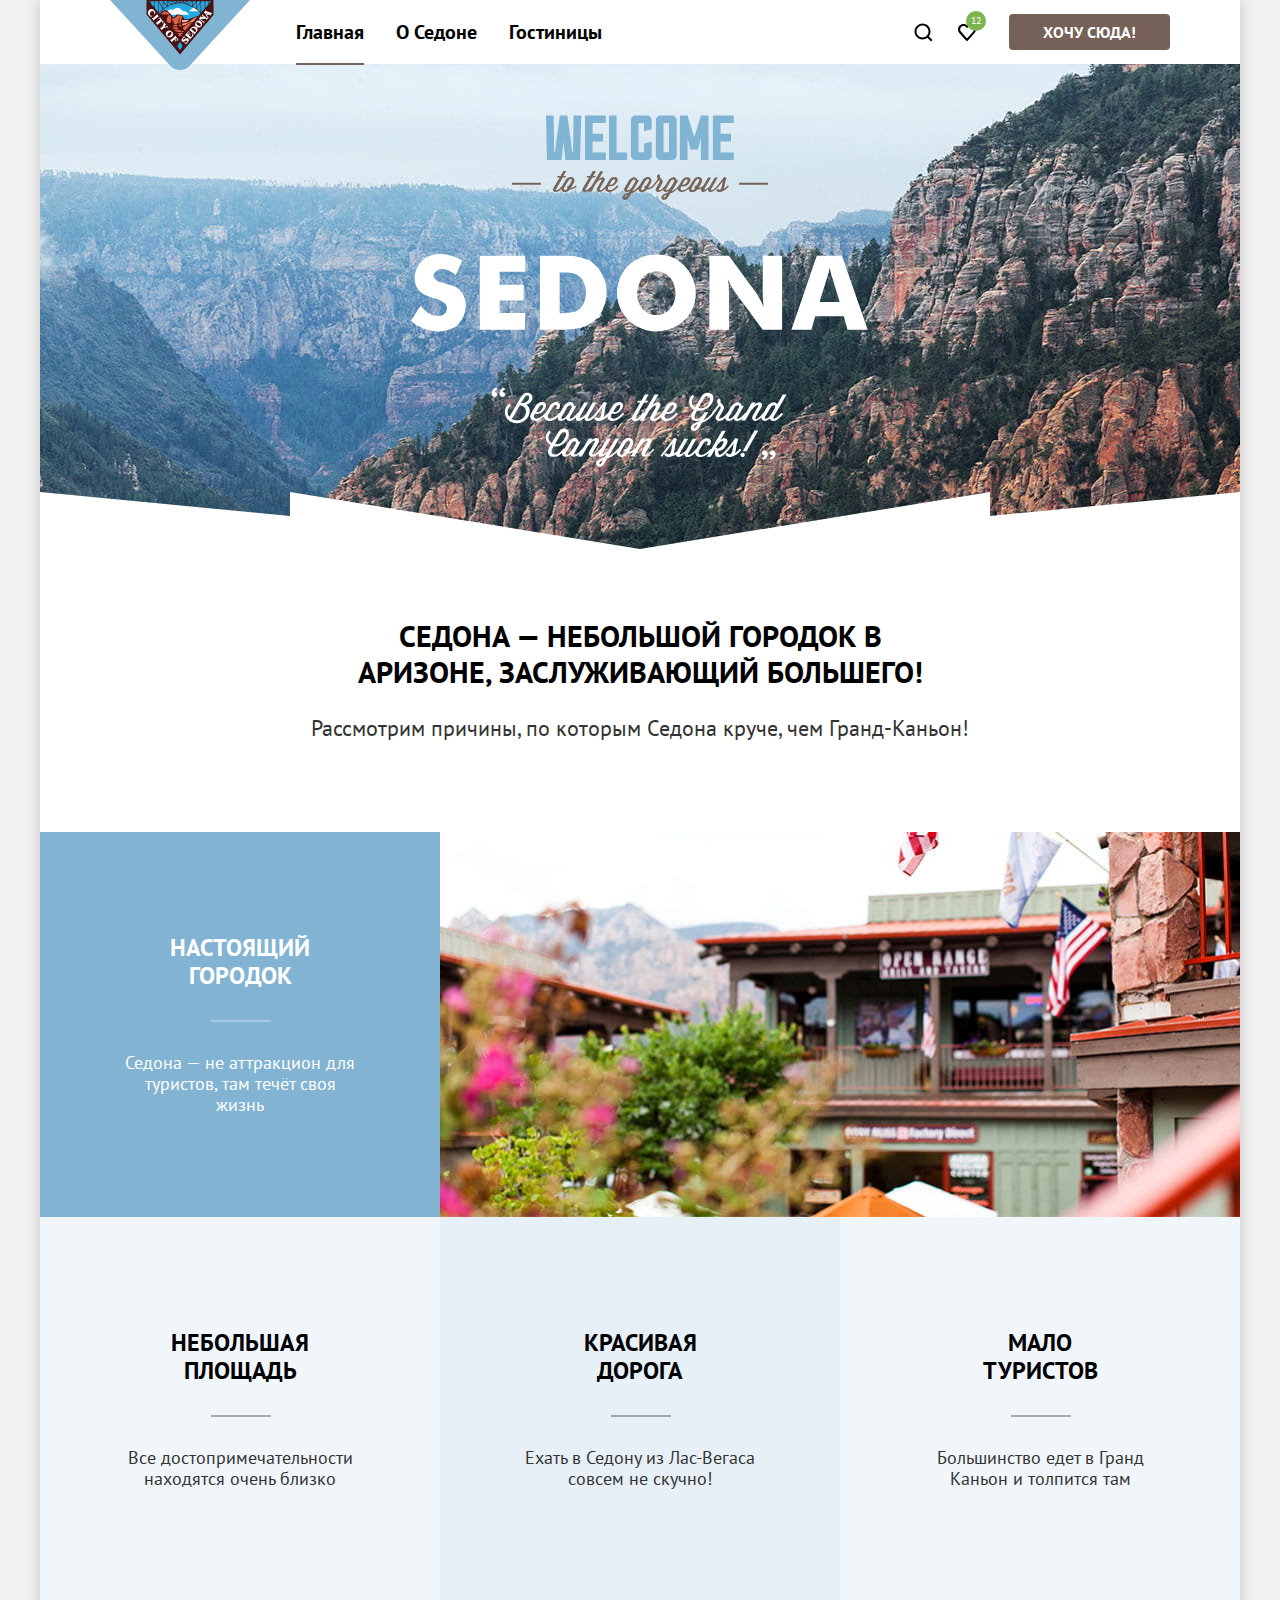
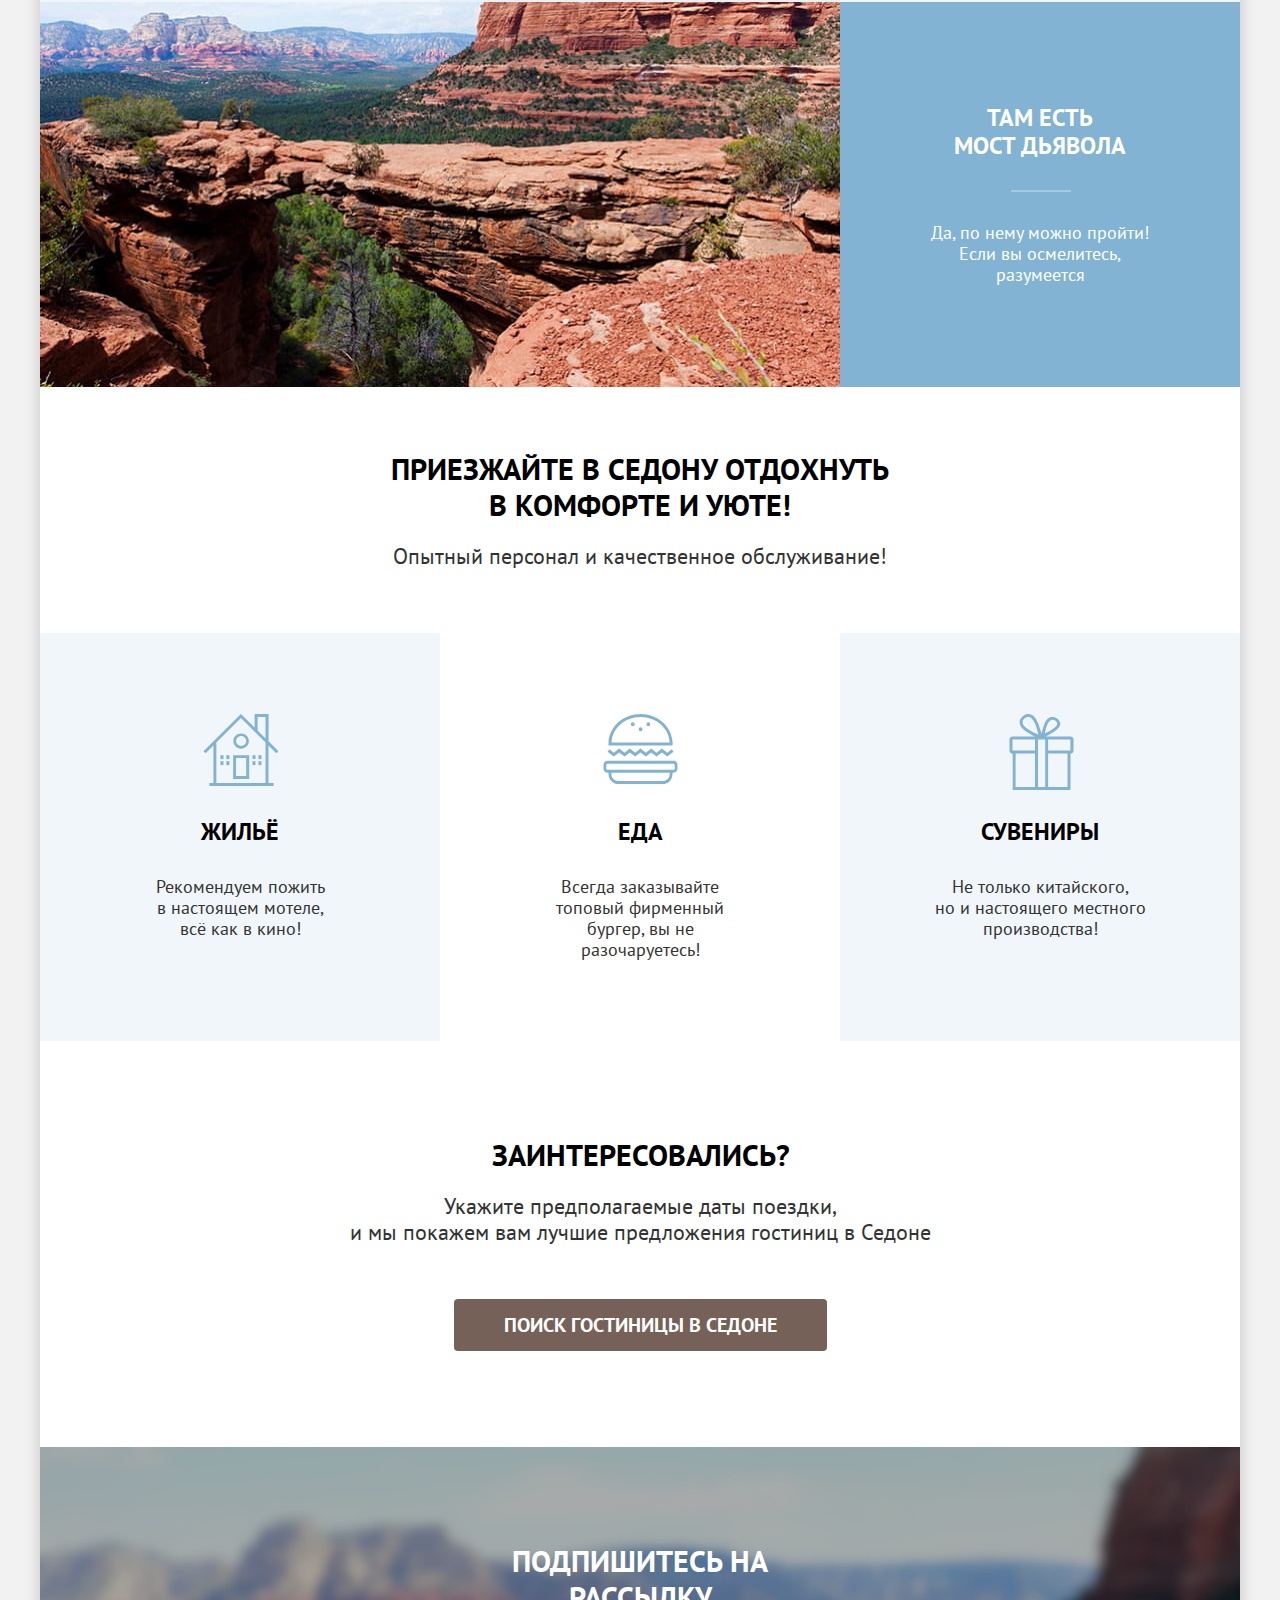
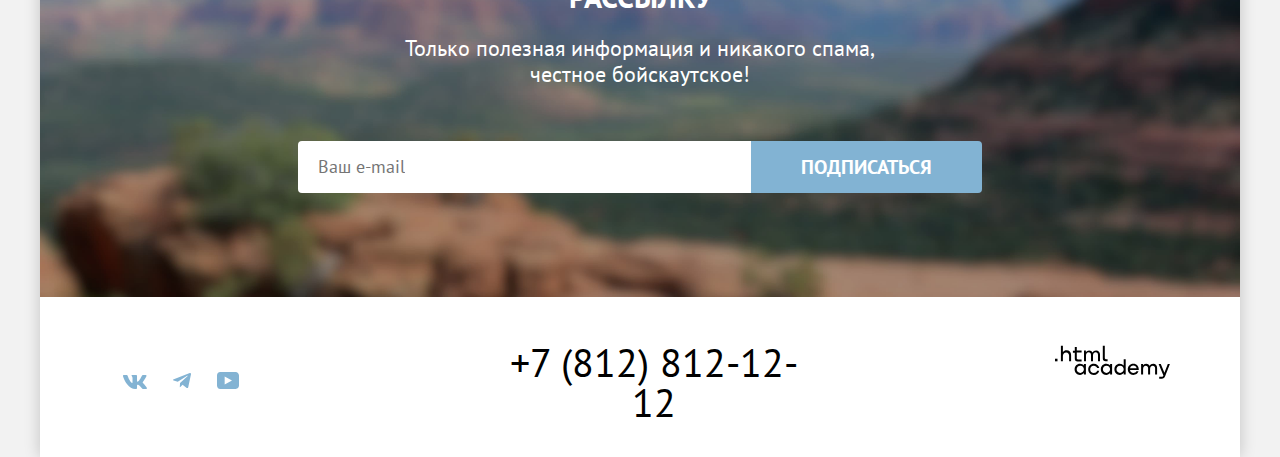
==== commit c7cb24da: "Добавляет некоторые изменения" ====
--- a/index.html
+++ b/index.html
@@ -104,25 +104,19 @@
             <p class="infrastructure-desc">Опытный персонал и качественное обслуживание!</p>
           </div>
           <ul class="infrastructure-list">
-            <li class="infrastructure-item ">
-              <div class="infrastructure-item-text infrastructure-item-text-home">
-                <h3 class="infrastructure-item-title">Жильё</h3>
-                <p class="infrastructure-item-desc">Рекомендуем пожить <br>в настоящем мотеле, <br>всё как в кино!</p>
-              </div>
-            </li>
-            <li class="infrastructure-item">
-              <div class="infrastructure-item-text infrastructure-item-text-food">
-                <h3 class="infrastructure-item-title">Еда</h3>
-                <p class="infrastructure-item-desc">Всегда заказывайте<br>
-                  топовый фирменный бургер, вы не разочаруетесь!</p>
-              </div>
-            </li>
-            <li class="infrastructure-item ">
-              <div class="infrastructure-item-text infrastructure-item-text-souvenir">
-                <h3 class="infrastructure-item-title">Сувениры</h3>
-                <p class="infrastructure-item-desc">Не только китайского,<br>
-                  но и настоящего местного производства!</p>
-              </div>
+            <li class="infrastructure-item infrastructure-item-text infrastructure-item-text-home">
+              <h3 class="infrastructure-item-title">Жильё</h3>
+              <p class="infrastructure-item-desc">Рекомендуем пожить <br>в настоящем мотеле, <br>всё как в кино!</p>
+            </li>
+            <li class="infrastructure-item infrastructure-item-text infrastructure-item-text-food">
+              <h3 class="infrastructure-item-title">Еда</h3>
+              <p class="infrastructure-item-desc">Всегда заказывайте<br>
+                топовый фирменный бургер, вы не разочаруетесь!</p>
+            </li>
+            <li class="infrastructure-item infrastructure-item-text infrastructure-item-text-souvenir ">
+              <h3 class="infrastructure-item-title">Сувениры</h3>
+              <p class="infrastructure-item-desc">Не только китайского,<br>
+                но и настоящего местного производства!</p>
             </li>
           </ul>
         </section>
--- a/styles/styles.css
+++ b/styles/styles.css
@@ -86,7 +86,6 @@
 
 .navigation {
   display: flex;
-  flex-wrap: wrap;
   margin: 0 auto;
   width: 962px;
   margin-left: 10px;
@@ -104,6 +103,7 @@
   margin: 0 20px;
   list-style-type: none;
   min-height: 64px;
+  max-width: 500px;
 }
 
 .navigation-link-current {
@@ -193,7 +193,7 @@
   text-transform: uppercase;
   font-family: inherit;
   margin: 14px 0;
-  max-height: 36px;
+  max-height: 20px;
   border-radius: 4px;
   padding: 8px 34px;
   text-wrap: nowrap;
@@ -316,7 +316,6 @@
 }
 
 .advantages-item-text-light {
-  background-color: #82B3D3;
   color: #FFFFFF;
   margin: 0;
   padding: 102px 85px;
@@ -324,10 +323,6 @@
 
 .advantages-item-title-light {
   color: #FFFFFF;
-}
-
-.advantages-item:nth-child(3) {
-  background: rgba(131, 179, 211, 0.2);
 }
 
 .advantages-item {
@@ -341,6 +336,11 @@
 
 .advantages-item-baner {
   width: 100%;
+  background-color: #82B3D3;
+}
+
+.advantages-item:nth-child(3n) {
+  background: rgba(131, 179, 211, 0.2);
 }
 
 .main-infrastructure {
@@ -377,7 +377,6 @@
   display: flex;
   flex-wrap: wrap;
   width: 1200px;
-  justify-content: space-between;
   list-style-type: none;
 }
 
@@ -592,7 +591,6 @@
 
 .page-footer-container {
   display: flex;
-  flex-wrap: wrap;
   width: 1060px;
   margin: 40px 70px 30px;
 }
@@ -1121,7 +1119,7 @@
   opacity: 100%;
 }
 
-.control-input[type="radio"]:not(:disabled):focus-visible ~ .control-mark {
+.filter-radio[type="radio"]:not(:disabled):focus-visible ~ .control-mark-radio {
   outline: 3px solid #83b3d3;
   opacity: 100%;
 }
@@ -1131,6 +1129,24 @@
   background-position: center;
   background-repeat: no-repeat;
 }
+
+.filter-radio:not(:disabled):hover ~ .control-mark-radio,
+.filter-radio:focus ~ .control-mark-radio {
+  opacity: 60%;
+}
+
+.filter-radio:not(:disabled):hover ~ .control-label {
+  opacity: 60%;
+}
+
+.filter-radio:not(:disabled):active ~ .control-mark-radio::before {
+  opacity: 30%;
+}
+
+.filter-radio:not(:disabled):active ~ .control-label {
+  opacity: 30%;
+}
+
 
 .range-wrappers-inputs {
   display: flex;
@@ -1226,11 +1242,12 @@
   font-weight: 700;
   line-height: 24px;
   text-align: left;
-  width: 122px;
+  width: 92px;
   border: none;
   padding: 0;
   height: 48px;
   padding-left: 20px;
+  padding-right: 30px;
 }
 
 .price-min {
@@ -1256,7 +1273,6 @@
   display: flex;
   flex-wrap: wrap;
   flex-direction: column;
-  justify-content: end;
   margin-left: 70px;
   margin-top: 56px;
 }
@@ -1318,14 +1334,9 @@
 .catalog {
   display: flex;
   flex-wrap: wrap;
-  justify-content: space-between;
+  align-items: center;
+  gap: 70px;
   margin-bottom: 25px;
-}
-
-.catalog-left-block {
-  display: flex;
-  flex-wrap: wrap;
-  align-items: center;
 }
 
 .find-hotel {
@@ -1335,8 +1346,8 @@
   text-align: left;
   margin: 0;
   color: #000;
-  margin-right: 200px;
-  text-transform: uppercase;
+  text-transform: uppercase;
+  flex-grow: 1;
 }
 
 .select-control {
@@ -1435,10 +1446,8 @@
   line-height: 28px;
   text-align: left;
   color: #000000;
-  /* text-decoration: none; */
-  margin: 0;
-  margin-top: 9px;
-}
+  margin: 0;
+ }
 
 .catalog-item {
   display: grid;
@@ -1447,8 +1456,8 @@
   padding: 20px 20px;
   border: 1px solid #e6e6e6;
   border-radius: 4px;
-  align-items: center;
-}
+  grid-template-rows: 1fr;
+ }
 
 .catalog-item-link {
   grid-column: 1/-1;
@@ -1556,6 +1565,10 @@
   background: #f2f2f2;
   padding: 9px 22px;
   border-radius: 4px;
+}
+.catalog-item-star-rating {
+  display: flex;
+  align-items: center;
 }
 
 .catalog-item-star-rating::before {
@@ -1615,6 +1628,12 @@
   border-radius: 4px;
 }
 
+.pagination-current,
+.pagination-ellepsis {
+  background-color: #f2f2f2;
+  color: #000000;
+}
+
 .pagination-link:active {
   background: #82b3d3;
   color: rgba(255, 255, 255, 0.3);
@@ -1625,33 +1644,17 @@
   color: #ffffff;
 }
 
+.pagination-current:hover {
+  background-color: #f2f2f2;
+  color: #000000;
+}
+.pagination-ellepsis:hover {
+  background-color: #f2f2f2;
+  color: #000000;
+}
 .pagination-link:focus {
   background: #68a2ca;
   color: #ffffff;
-}
-
-.pagination-current,
-.pagination-ellepsis {
-  color: #000000;
-  background-color: #F2F2F2;
-}
-
-.pagination-current,
-.pagination-ellepsis:active {
-  background: #f2f2f2;
-  color: #000000;
-}
-
-.pagination-current,
-.pagination-ellepsis:hover {
-  background: #f2f2f2;
-  color: #000000;
-}
-
-.pagination-current,
-.pagination-ellepsis:focus {
-  background: #f2f2f2;
-  color: #000000;
 }
 
 .subscription-title-catalog {
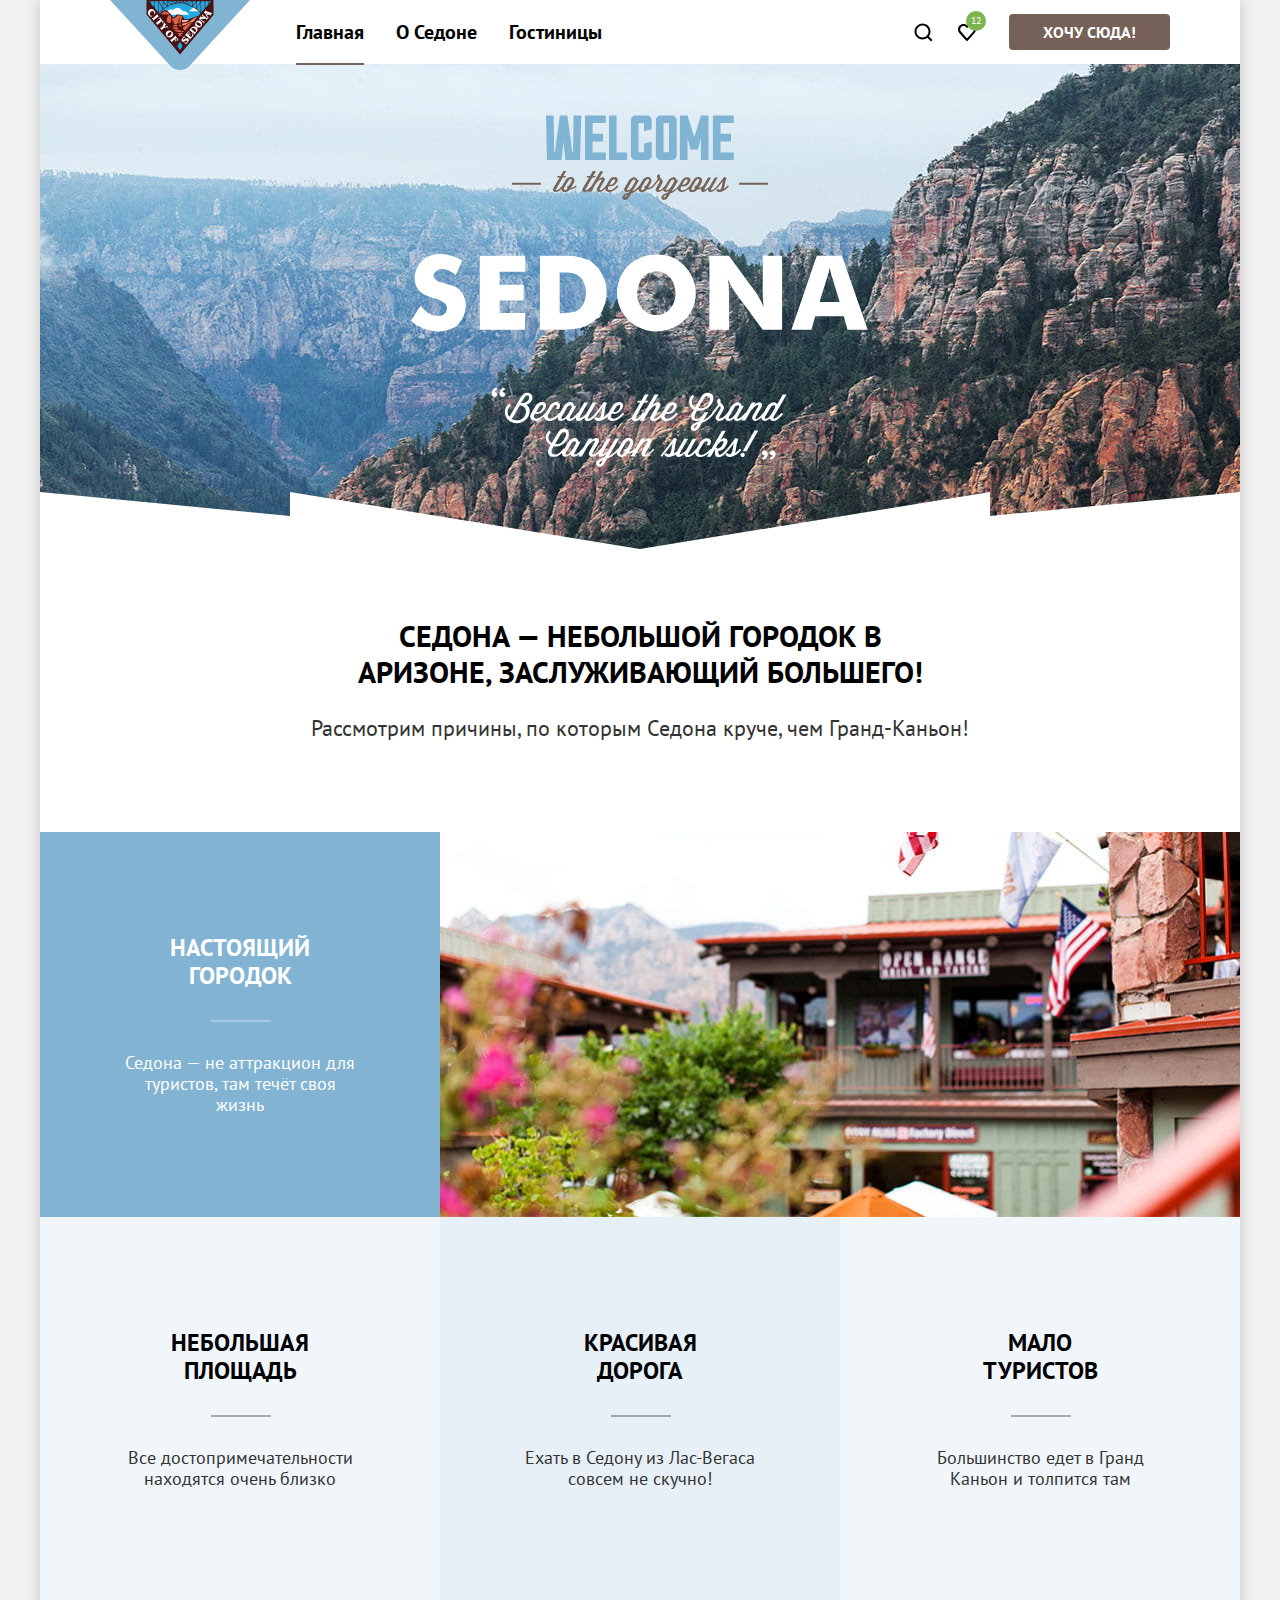
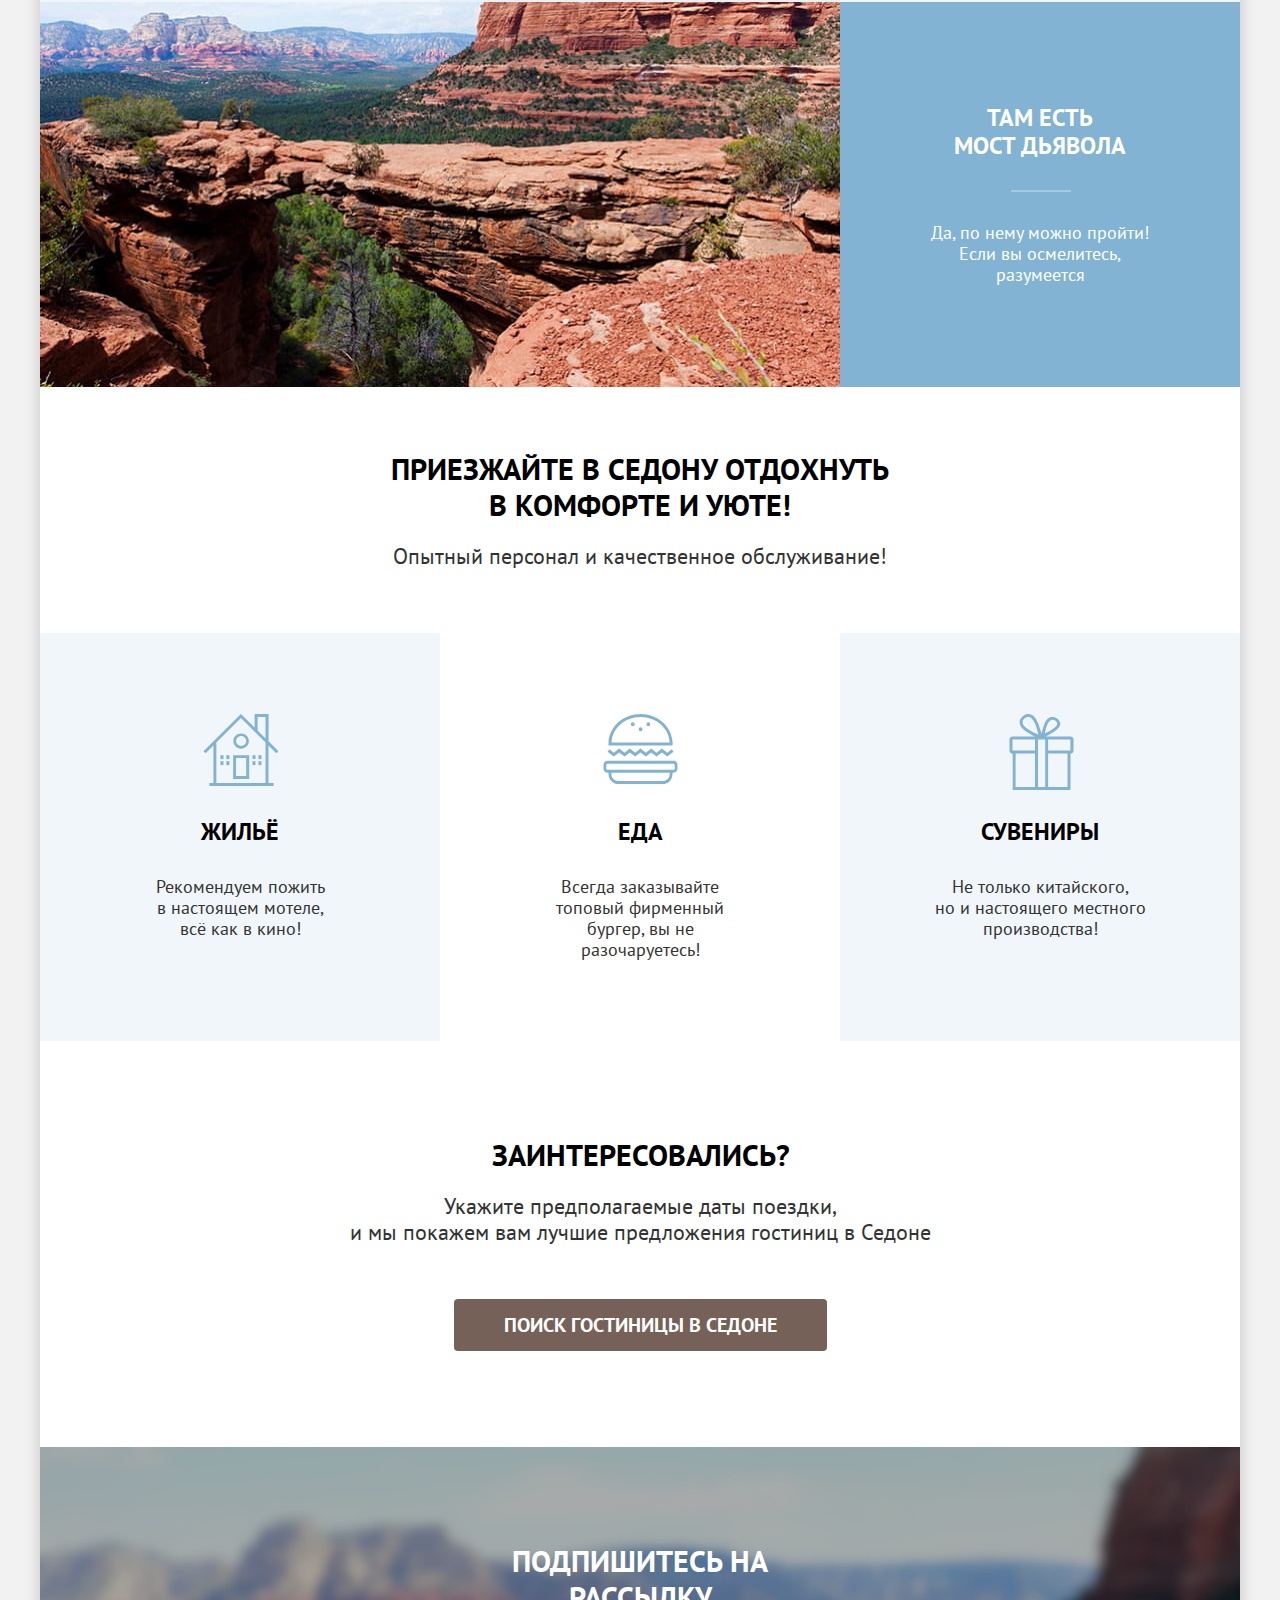
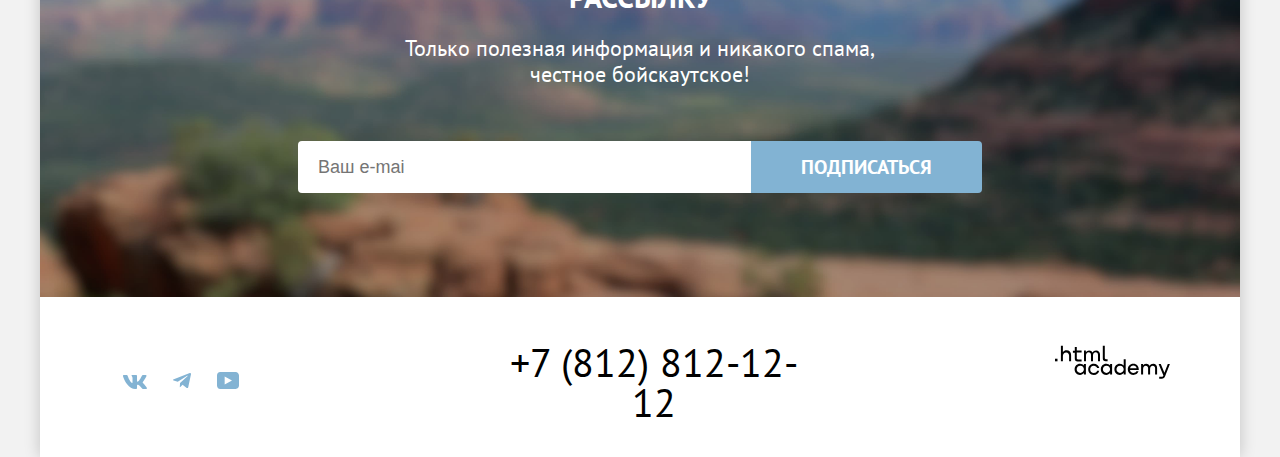
==== commit 605ce3f6: "Merge pull request #3 from Dolgova-Ekaterina/master" ====
--- a/index.html
+++ b/index.html
@@ -5,7 +5,7 @@
     <meta charset="utf-8">
     <title>HTML Academy: Седона</title>
     <link rel="stylesheet" href="styles/styles.css">
-    <link rel="icon" type="image/png" sizes="32x32" href="/images/favicon.png">
+    <link rel="icon" type="image/icon.ico" sizes="32x32" href="/favicon.ico">
   </head>
 
   <body>
--- a/styles/styles.css
+++ b/styles/styles.css
@@ -563,7 +563,6 @@
 
 .e-mail {
   width: 452px;
-  font-family: PT Sans;
   font-size: 18px;
   font-weight: 400;
   line-height: 24px;
@@ -727,7 +726,6 @@
 .modal-title {
   margin: 0;
   margin-bottom: 64px;
-  font-family: PT Sans;
   font-size: 30px;
   font-weight: 700;
   line-height: 36px;
@@ -779,7 +777,6 @@
 }
 
 .check {
-  font-family: PT Sans;
   font-size: 20px;
   font-weight: 700;
   line-height: 24px;
@@ -916,7 +913,6 @@
   padding: 15px 18px 18px 22px;
   border-radius: 10px;
   width: 216px;
-  font-family: PT Sans;
   font-size: 16px;
   font-weight: 400;
   line-height: 20px;
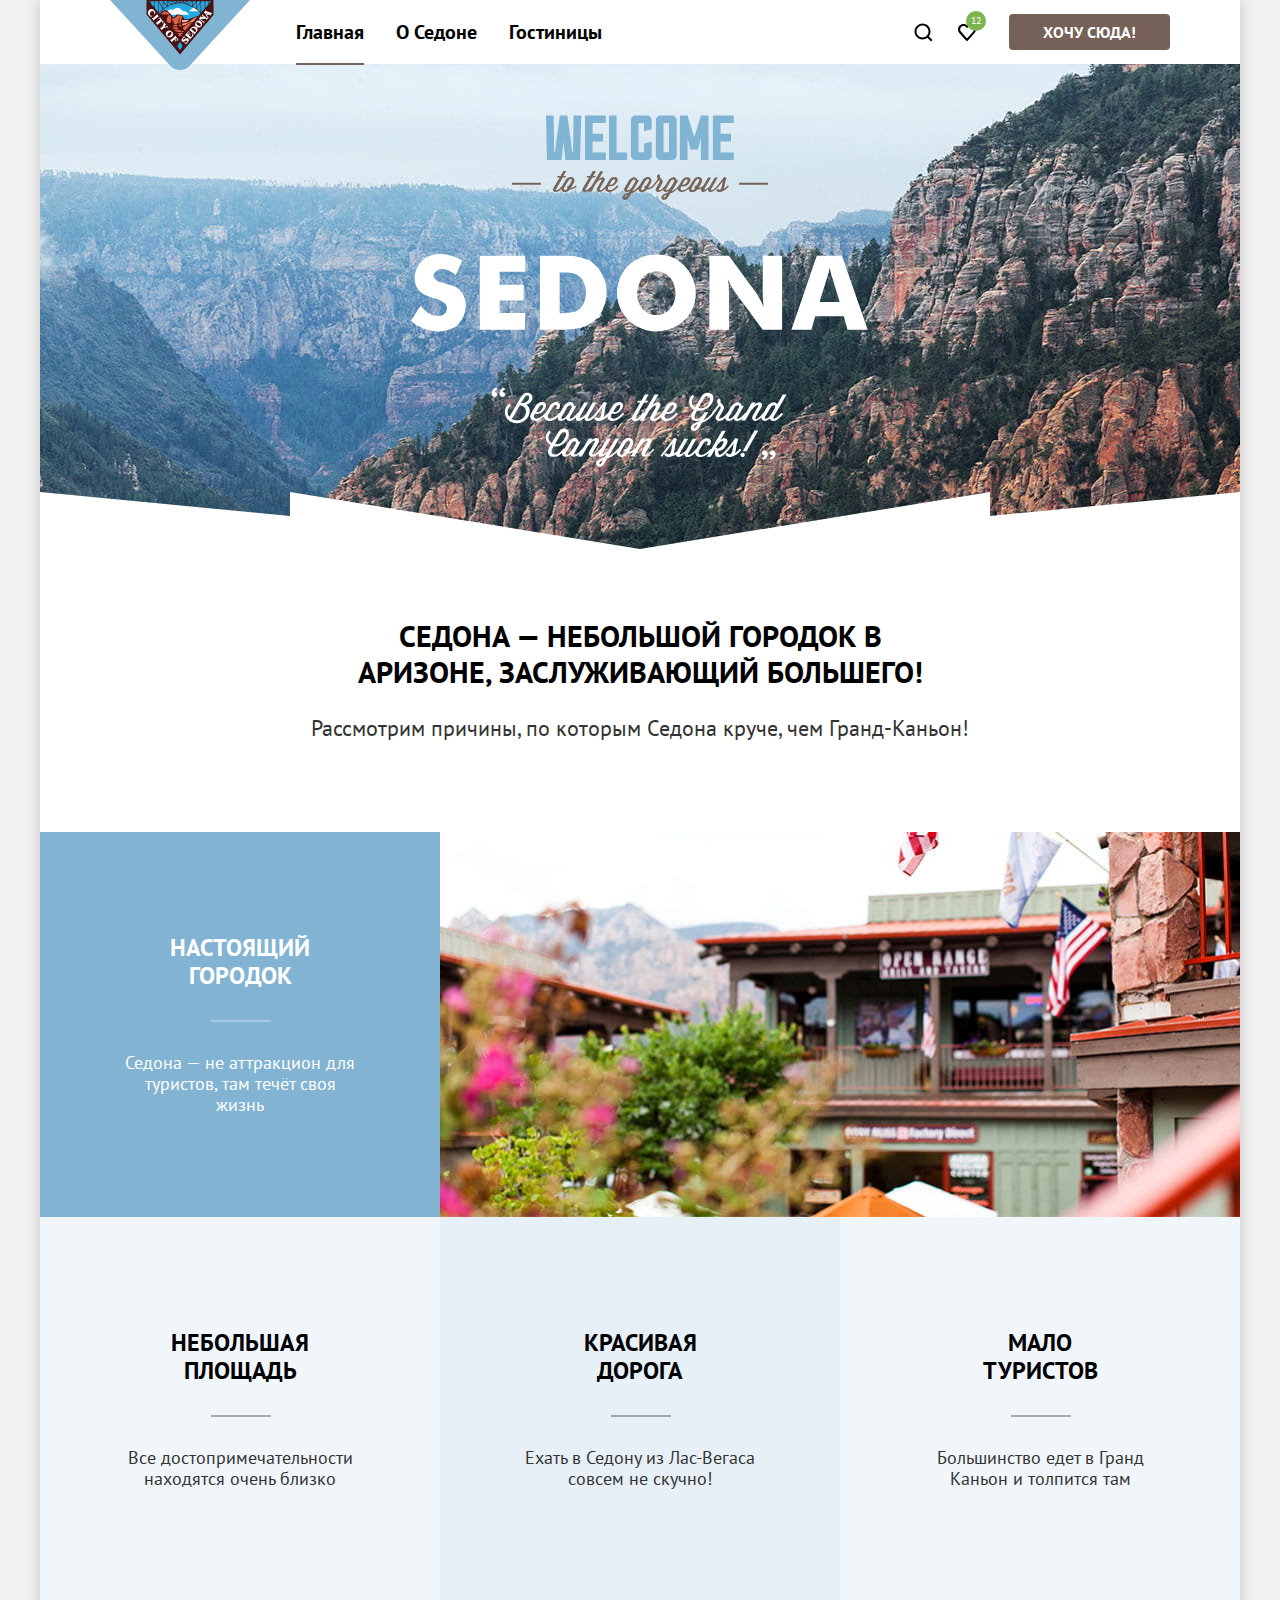
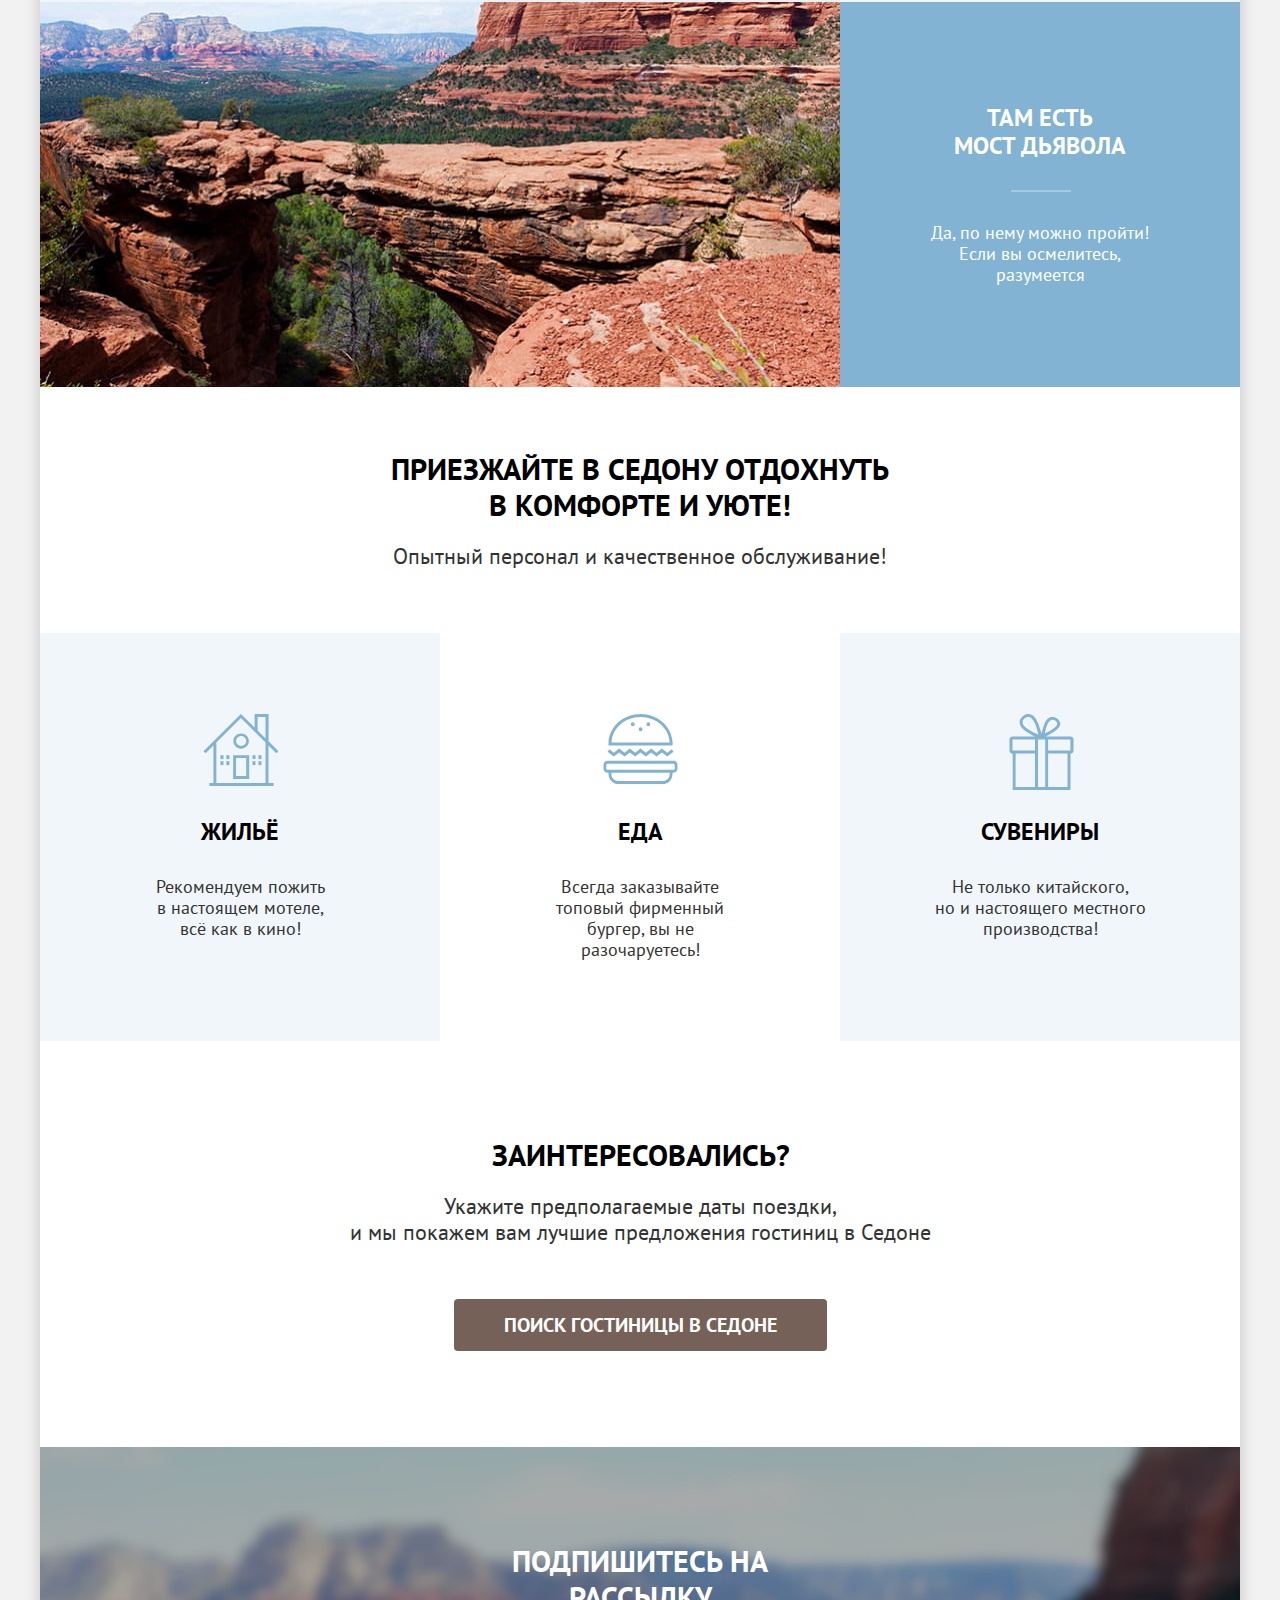
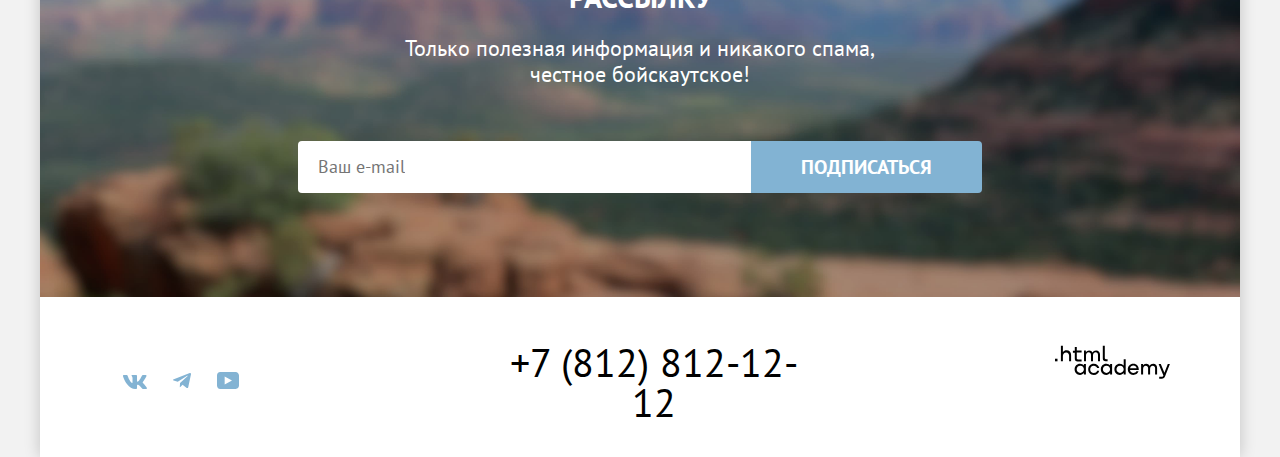
==== commit 9db3b619: "Revert "Изменяет пулреквест"" ====
--- a/index.html
+++ b/index.html
@@ -5,7 +5,7 @@
     <meta charset="utf-8">
     <title>HTML Academy: Седона</title>
     <link rel="stylesheet" href="styles/styles.css">
-    <link rel="icon" type="image/icon.ico" sizes="32x32" href="/favicon.ico">
+    <link rel="icon" type="image/png" sizes="32x32" href="/images/favicon.png">
   </head>
 
   <body>
--- a/styles/styles.css
+++ b/styles/styles.css
@@ -563,6 +563,7 @@
 
 .e-mail {
   width: 452px;
+  font-family: PT Sans;
   font-size: 18px;
   font-weight: 400;
   line-height: 24px;
@@ -726,6 +727,7 @@
 .modal-title {
   margin: 0;
   margin-bottom: 64px;
+  font-family: PT Sans;
   font-size: 30px;
   font-weight: 700;
   line-height: 36px;
@@ -777,6 +779,7 @@
 }
 
 .check {
+  font-family: PT Sans;
   font-size: 20px;
   font-weight: 700;
   line-height: 24px;
@@ -913,6 +916,7 @@
   padding: 15px 18px 18px 22px;
   border-radius: 10px;
   width: 216px;
+  font-family: PT Sans;
   font-size: 16px;
   font-weight: 400;
   line-height: 20px;
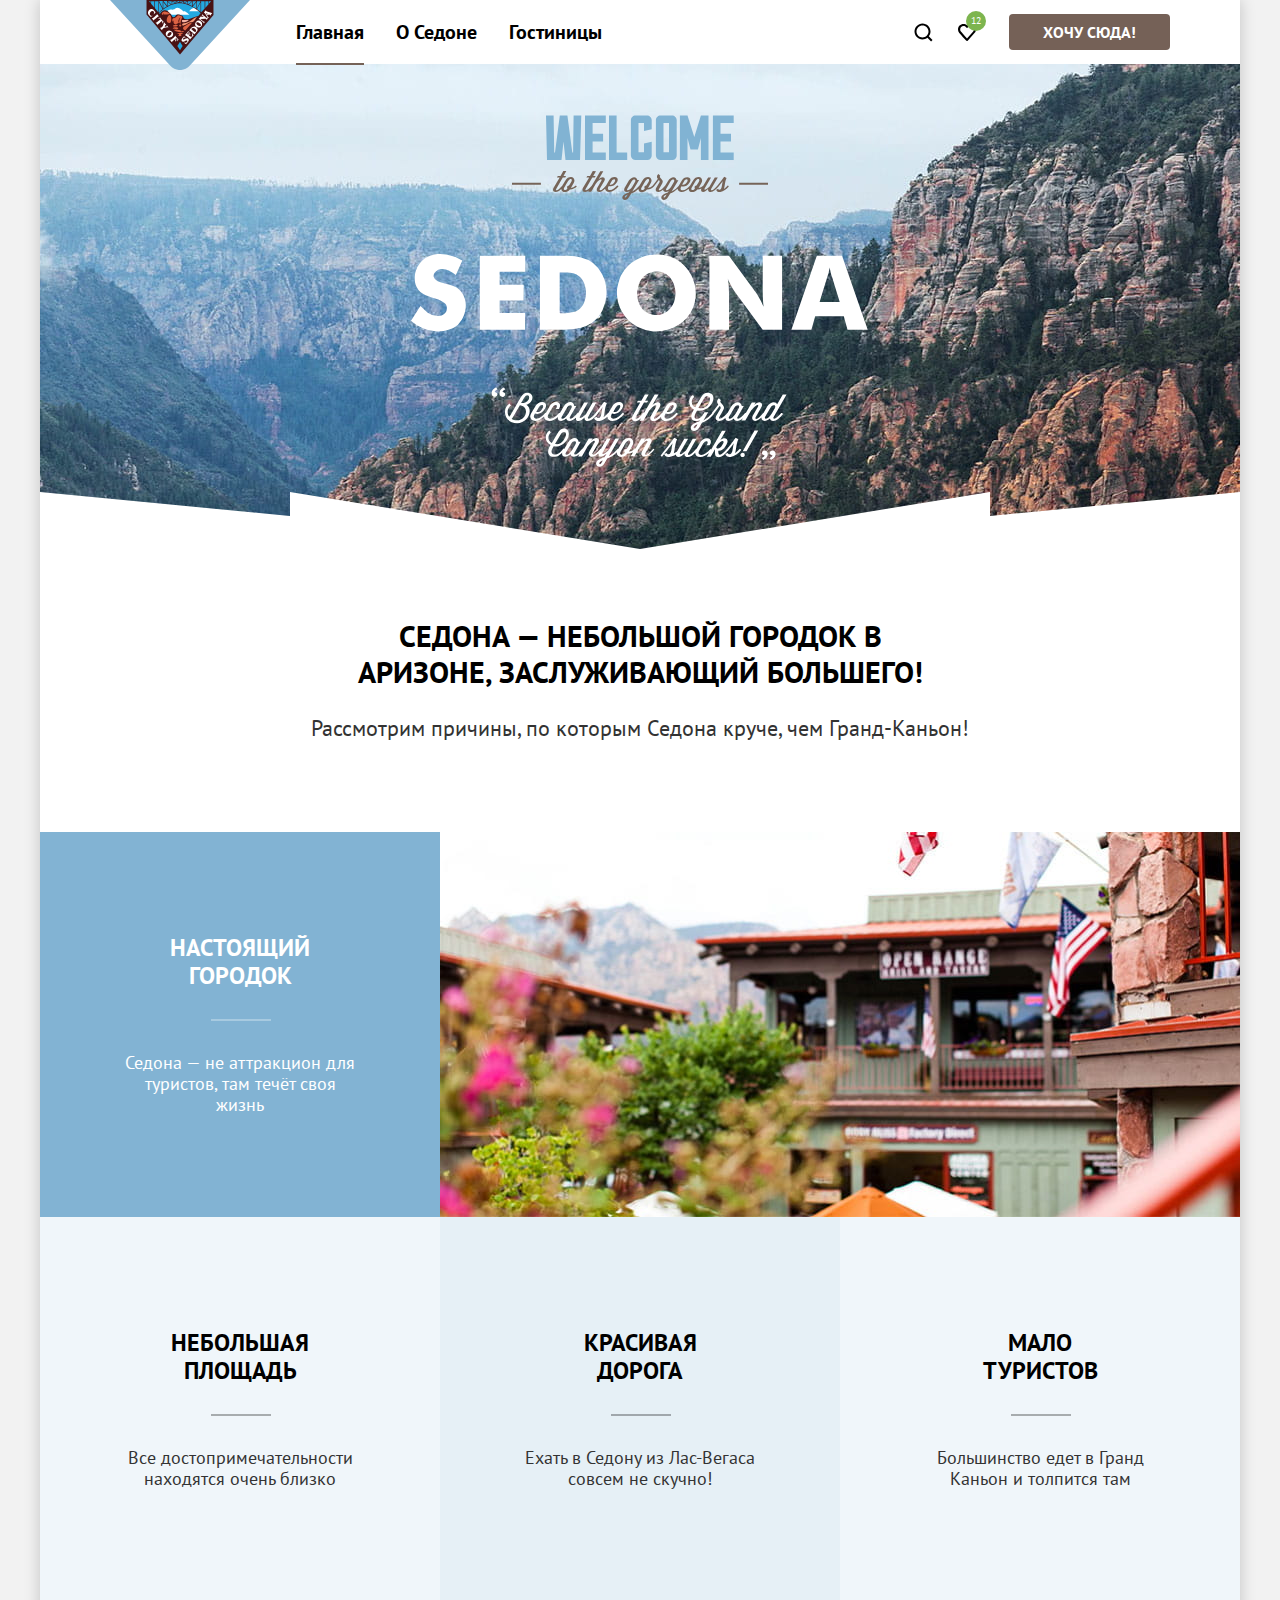
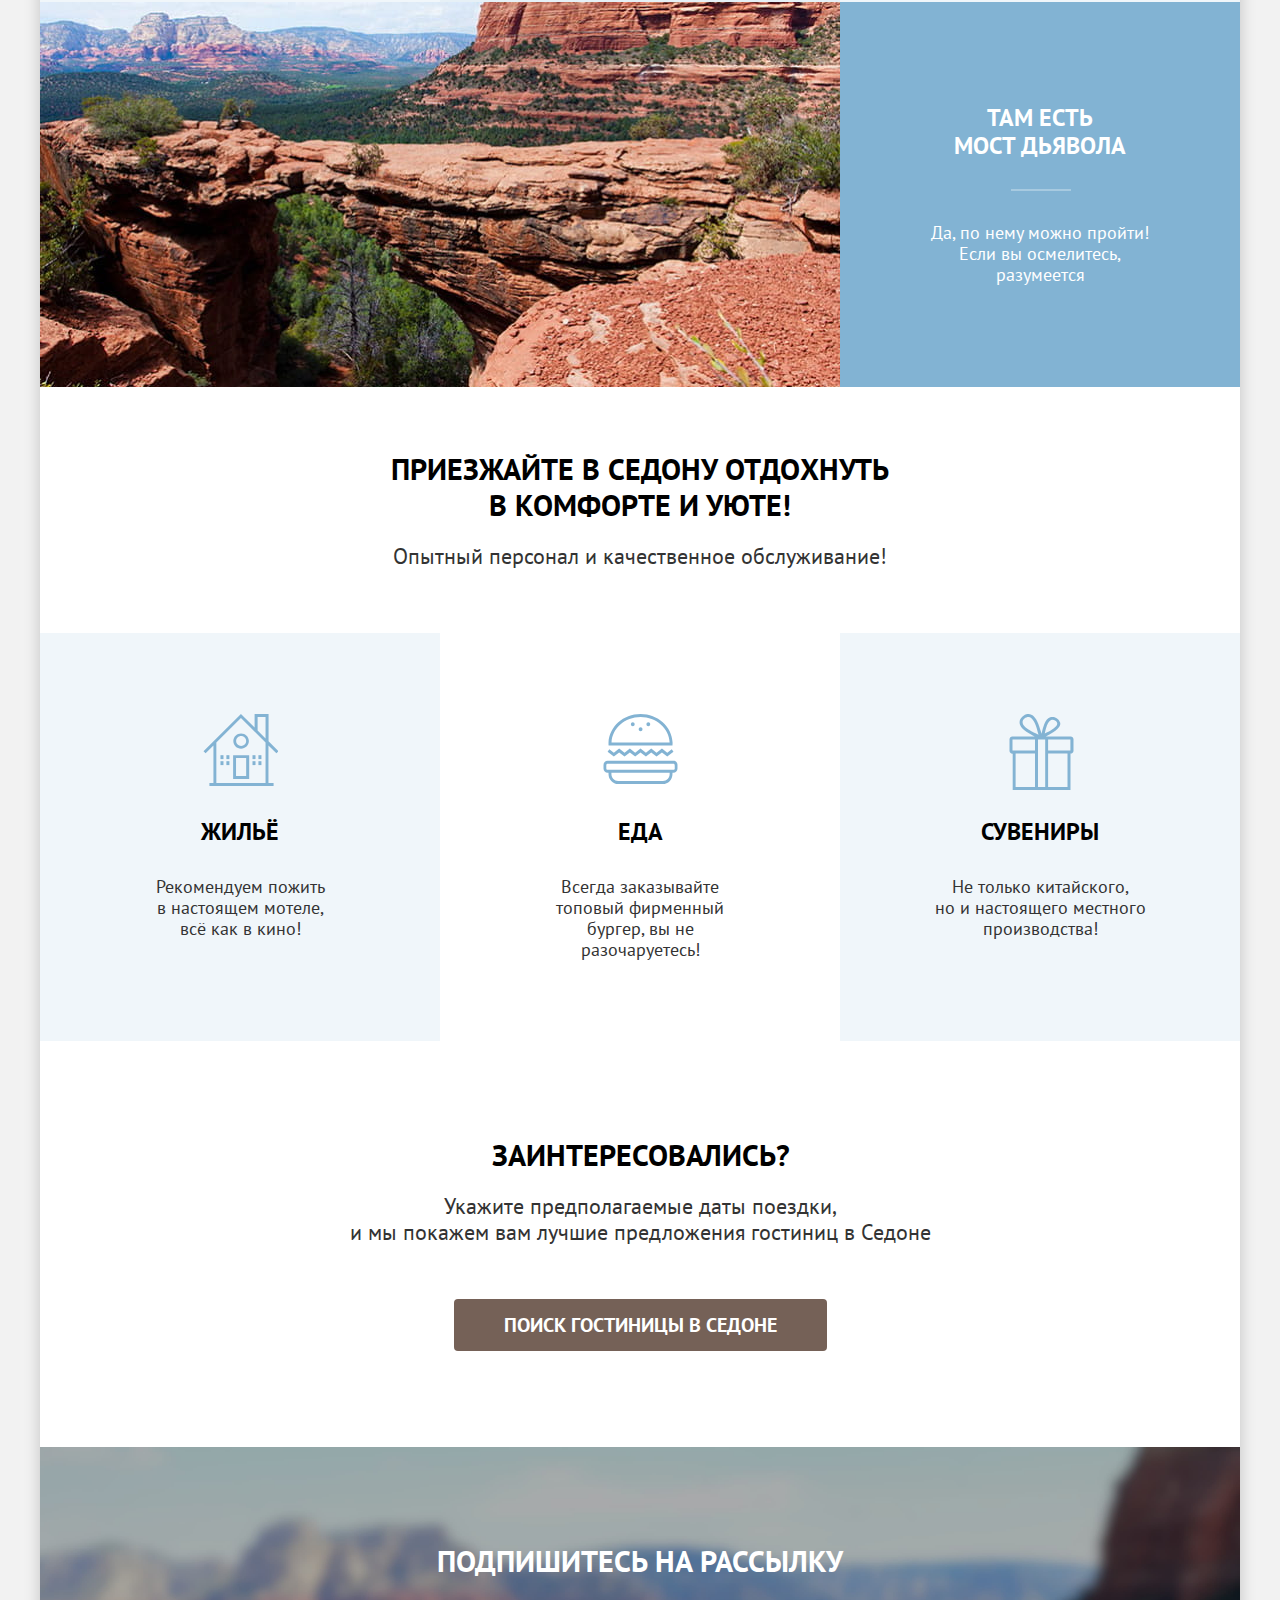
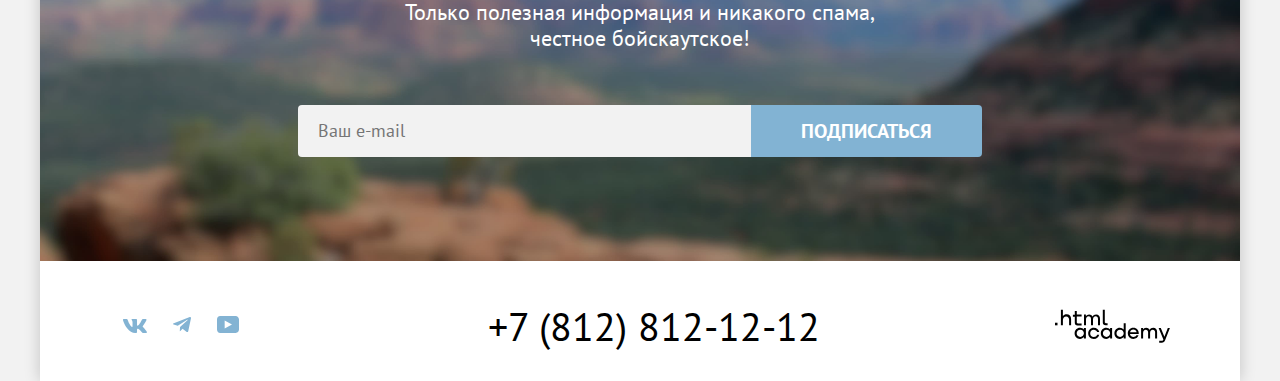
==== commit 2867e39a: "Добавляет изменения для пулреквеста №2" ====
--- a/index.html
+++ b/index.html
@@ -5,7 +5,8 @@
     <meta charset="utf-8">
     <title>HTML Academy: Седона</title>
     <link rel="stylesheet" href="styles/styles.css">
-    <link rel="icon" type="image/png" sizes="32x32" href="/images/favicon.png">
+    <link rel="icon" href="favicon.ico">
+    <link rel="icon" type="image/png" href="images/favicon.png">
   </head>
 
   <body>
@@ -43,7 +44,7 @@
               </a>
             </li>
           </ul>
-          <a class="button header-button" href="#">Хочу сюда!</a>
+          <a class="button header-button" href="#" >Хочу сюда!</a>
         </nav>
       </header>
 
@@ -131,9 +132,11 @@
 
         <section class="subscription" data-test="subscription">
           <h2 class="subscription-title">Подпишитесь на рассылку</h2>
-          <p class="subscription-text">Только полезная информация и никакого спама, честное бойскаутское!</p>
+          <p class="subscription-text">Только полезная информация и никакого спама, честное бойскаутское!
+          </p>
           <form class="subscription-form" action="https://echo.htmlacademy.ru/" method="post">
-            <input class="e-mail" type="text" name="user-email" placeholder="Ваш e-mail">
+            <label class="visually-hidden" for="subscribe-email">Укажите Ваш e-mail</label>
+            <input class="e-mail" type="text" name="user-email" id="subscribe-email" placeholder="Ваш e-mail">
             <button class="button button-subscription" type="submit">Подписаться</button>
           </form>
         </section>
@@ -233,7 +236,7 @@
                       <div class="field-item-wrapper">
                         <label class="check" for="visit-data">Дата Заезда:</label>
                         <input class="field" type="text" id="visit-data" name="visit-data" placeholder="Укажите дату"
-                          value="27 Апреля 2020" required>
+                          value="27 апреля 2020" required>
                       </div>
                       <p class="info-text error">Мы не можем отправить вас в прошлое.</p>
                     </div>
@@ -241,7 +244,7 @@
                       <div class="field-item-wrapper">
                         <label class="check check-out-style" for="departure-data">Дата Выезда:</label>
                         <input class="field" type="text" id="departure-data" name="departure-data"
-                          placeholder="Укажите дату" value="1 Сентября 2023" required>
+                          placeholder="Укажите дату" value="1 сентября 2023" required>
                       </div>
                       <p class="info-text">На эти даты есть свободные номера. Пока есть.</p>
                     </div>
@@ -251,14 +254,18 @@
                     <div class="field-item-numeric">
                       <label class="check check-numeric-style" for="number-of-adults">Взрослые:</label>
                       <div class="item-numeric-left-wrapper-style item-numeric-wrapper">
-                        <button class="button-icon button-minus" type="reset"></button>
+                        <button class="button-icon button-minus" type="button">
+                        <span class="visually-hidden">Уменьшить количество взрослых</span>
+                        </button>
                         <input class="field-button" type="text" id="number-of-adults" name="number-of-adults"
-                          placeholder="2">
-                        <button class="button-icon button-plus" type="reset"></button>
+                          value="2">
+                        <button class="button-icon button-plus" type="button">
+                          <span class="visually-hidden">Увеличить количество взрослых</span>
+                        </button>
                       </div>
                     </div>
                     <div class="field-item-numeric">
-                      <span class="check item-numeric-right-wrapper-style">Дети:
+                      <label class="check item-numeric-right-wrapper-style" for="number-of-child">Дети:
                         <button class="tooltip-toggle" type="button">
                           <svg width="26" height="26" viewBox="0 0 26 26" fill="none"
                             xmlns="http://www.w3.org/2000/svg">
@@ -272,11 +279,15 @@
                           которых от 6 до
                           18 лет. Дети до 6 лет размещаются бесплатно.
                         </span>
-                      </span>
-                      <button class="button-icon button-minus" type="reset"></button>
+                      </label>
+                      <button class="button-icon button-minus" type="button">
+                        <span class="visually-hidden">Уменьшить количество детей</span>
+                      </button>
                       <input class="field-button" type="text" id="number-of-child" name="number-of-child"
-                        placeholder="2">
-                      <button class="button-icon button-plus" type="reset"></button>
+                        value="2">
+                      <button class="button-icon button-plus" type="button">
+                        <span class="visually-hidden">Увеличить количество детей</span>
+                      </button>
                     </div>
                   </li>
                 </ul>
--- a/styles/styles.css
+++ b/styles/styles.css
@@ -47,17 +47,20 @@
   clip: rect(0 0 0 0);
   overflow: hidden;
 }
+.button:hover {
+  color: #ffffff;
+}
+
+.button:focus {
+  color: #ffffff;
+}
 
 .button:active {
   color: rgba(255, 255, 255, 0.3);
 }
 
-.button:hover {
-  color: #ffffff;
-}
-
-.button:focus {
-  color: #ffffff;
+.button:disabled {
+  background: #E5E5E5;
 }
 
 .page-container {
@@ -227,7 +230,7 @@
 
 .hero {
   min-height: 485px;
-  background-color: #82b3d3;
+  background-color: #190d44;
   background-image: url(../images/welcome-layer.svg), url(../images/main-background.jpg);
   background-size: 100% auto, cover;
   background-repeat: no-repeat;
@@ -308,7 +311,7 @@
   background: rgba(0, 0, 0, 0.3);
   content: "";
   left: 58px;
-  top: 86px;
+  bottom: -31px;
 }
 
 .advantages-item-title-light::before {
@@ -502,7 +505,7 @@
   align-items: center;
   margin: 0;
   width: 1200px;
-  background-color: #82b3d3;
+  background-color:  #190d44;
   color: #FFFFFF;
   background-image: url(../images/background-sub.jpg);
   background-repeat: no-repeat;
@@ -520,7 +523,6 @@
   text-transform: uppercase;
   text-align: center;
   margin: 0;
-  width: 404px;
 }
 
 
@@ -563,19 +565,19 @@
 
 .e-mail {
   width: 452px;
-  font-family: PT Sans;
   font-size: 18px;
   font-weight: 400;
   line-height: 24px;
   text-align: left;
   color: #000000;
+  background-color: #f2f2f2;
   border: none;
   padding: 14px 0 14px 20px;
   border-radius: 4px 0 0 4px;
 }
 
 .e-mail::placeholder {
-  width: 87px;
+  font-family: "PT Sans";
   height: 24px;
   opacity: 0.6px;
 }
@@ -603,6 +605,7 @@
   list-style-type: none;
   align-items: center;
   margin-right: 41px;
+  max-width: 183px;
 }
 
 .social:active {
@@ -622,14 +625,14 @@
 }
 
 .footer-contact-phone {
-  width: 331px;
+
   font-weight: 400;
   font-size: 40px;
   line-height: 40px;
   text-align: center;
   color: #000000;
   text-decoration: none;
-  margin: 5px 195px;
+  margin: 5px auto;
 }
 
 .footer-contact-phone:active {
@@ -645,9 +648,9 @@
 }
 
 .copyright-logo {
-  max-width: 115px;
-  margin-left: auto;
+  max-width: 156px;
   margin-top: 8px;
+  margin-left: 41px;
 }
 
 .copyright-logotype:active {
@@ -680,6 +683,7 @@
   background: #FFFFFF;
   border-radius: 30px;
 }
+
 
 .modal-container-clouse {
   display: none;
@@ -727,7 +731,6 @@
 .modal-title {
   margin: 0;
   margin-bottom: 64px;
-  font-family: PT Sans;
   font-size: 30px;
   font-weight: 700;
   line-height: 36px;
@@ -769,17 +772,21 @@
 
 .field:hover {
   background: #E6E6E6;
-  background-image: url(/images/calendar.svg);
-  background-position: 405px;
-  background-repeat: no-repeat;
+}
+
+.field-button:hover {
+  background: #E6E6E6;
 }
 
 .field:focus {
   outline: 3px solid #83b3d3;
 }
 
+.field-button:focus {
+  outline: 3px solid #83b3d3;
+}
+
 .check {
-  font-family: PT Sans;
   font-size: 20px;
   font-weight: 700;
   line-height: 24px;
@@ -832,12 +839,10 @@
 }
 
 .field {
+  font-family: "PT Sans";
   width: 440px;
   border: none;
   background: #f2f2f2;
-  background-image: url(/images/calendar.svg);
-  background-position: 405px;
-  background-repeat: no-repeat;
   padding: 12px 14px 12px 20px;
   font-size: 18px;
   font-weight: 700;
@@ -845,6 +850,24 @@
   text-align: left;
   box-sizing: border-box;
   border-radius: 4px;
+}
+
+.field-item-wrapper {
+  position: relative;
+}
+
+.field-item-wrapper::before {
+  content: "";
+  position: absolute;
+  width: 20px;
+  height: 20px;
+  background-image: url(/images/calendar.svg);
+  right: 18px;
+  bottom: 12px;
+  background-repeat: no-repeat;
+  opacity: 30%;
+
+
 }
 
 .field-item-numeric {
@@ -863,6 +886,10 @@
   background: #f2f2f2;
   padding: 0;
   text-align: center;
+  font-family: PT Sans;
+  font-size: 18px;
+  font-weight: 700;
+  line-height: 20px;
 }
 
 .button-icon {
@@ -871,24 +898,76 @@
   border: none;
   padding: 0;
   cursor: pointer;
-}
-
-.button-icon:hover {
-  fill: #000000;
+  position: relative;
+}
+
+.button-minus:focus::before {
+  border: 3px solid rgba(130, 179, 211, 1);
 }
 
 .button-minus {
-  background-image: url(/images/button-minus.svg);
-  background-repeat: no-repeat;
-  background-position: center;
   border-radius: 4px 0 0 4px;
 }
 
-.button-plus {
-  background-image: url(/images/button-plus.svg);
-  background-repeat: no-repeat;
-  background-position: center;
-  border-radius: 0 4px 4px 0;
+.button-minus::before {
+  position: absolute;
+  content: '';
+  top: 25px;
+  left: 12px;
+  width: 14px;
+  height: 2px;
+  margin: 0;
+  padding: 0;
+  background-color: #cdc7c4;
+  border: none;
+  cursor: pointer;
+}
+
+.button-minus:hover::before,
+.button-plus:hover::before,
+.button-plus:hover::after,
+.button-minus:focus::before,
+.button-plus:focus::before,
+.button-plus:focus::after {
+  background-color: #000000;
+}
+
+.button-minus:active::before,
+.button-plus:active::before,
+.button-plus:active::after,
+.button-minus:active::before,
+.button-plus:active::before,
+.button-plus:active::after {
+  background-color: #cdc7c4;
+}
+
+.button-plus::before {
+  position: absolute;
+  content: '';
+  top: 25px;
+  right: 14px;
+  width: 14px;
+  height: 2px;
+  margin: 0;
+  padding: 0;
+  background-color: #cdc7c4;
+  border: none;
+  cursor: pointer;
+}
+
+.button-plus::after {
+  position: absolute;
+  content: '';
+  top: 25px;
+  left: 12px;
+  width: 14px;
+  height: 2px;
+  margin: 0;
+  padding: 0;
+  background-color: #cdc7c4;
+  border: none;
+  cursor: pointer;
+  transform: rotate(90deg);
 }
 
 .tooltip-toggle {
@@ -913,18 +992,17 @@
   background: #333333;
   color: #ffffff;
   text-transform: none;
-  padding: 15px 18px 18px 22px;
+  padding: 19px 18px 24px 21px;
   border-radius: 10px;
-  width: 216px;
-  font-family: PT Sans;
+  width: 218px;
   font-size: 16px;
   font-weight: 400;
   line-height: 20px;
   text-align: left;
   position: absolute;
-  left: -50px;
-  margin: 0;
-  top: 40px;
+  left: -57px;
+  margin: 0;
+  top: 39px;
   z-index: 1;
   display: none;
 }
@@ -938,7 +1016,7 @@
   border: 25px solid transparent;
   border-bottom: 20px solid #333333;
   top: -34px;
-  right: 110px;
+  right: 105px;
 }
 
 .info-text.error {
@@ -960,11 +1038,11 @@
 .filter {
   padding: 35px 70px 67px;
   color: #FFFFFF;
-  background-color: #82b3d3;
+  background-color: #190d44;
   background-image: url(../images/background-form.jpg);
   background-repeat: no-repeat;
   background-size: cover;
-  margin-bottom: 33px;
+  margin-bottom: 50px;
 }
 
 .filter-title {
@@ -1335,8 +1413,8 @@
   display: flex;
   flex-wrap: wrap;
   align-items: center;
-  gap: 70px;
-  margin-bottom: 25px;
+  gap: 73px;
+  margin-bottom: 36px;
 }
 
 .find-hotel {
@@ -1353,9 +1431,11 @@
 .select-control {
   color: #333333;
   font-weight: 400;
-  font-family: inherit;
+  font-family: "PT Sans";
+  font-size: 18px;
+  line-height: 21px;
   width: 292px;
-  padding: 14px 20px;
+  padding: 14px 18px;
   border: 2px solid #e5e5e5;
   border-radius: 4px;
   -webkit-appearance: none;
@@ -1385,6 +1465,8 @@
   padding: 0;
   gap: 8px;
   list-style: none;
+  max-width: 160px;
+  margin: 0;
 }
 
 .catalog-view-item {
@@ -1393,17 +1475,19 @@
   border-radius: 4px;
 }
 
+
+.catalog-view-item:hover {
+  border: 2px solid #000000;
+}
+
+.catalog-view-item:focus {
+  border: 2px solid #68a2ca;
+}
+
 .catalog-view-item:active {
   border: 2px solid #000000;
 }
 
-.catalog-view-item:hover {
-  border: 2px solid #000000;
-}
-
-.catalog-view-item:focus {
-  border: 2px solid #68a2ca;
-}
 
 .catalog-view-item-current {
   border: 2px solid #000000;
@@ -1447,7 +1531,7 @@
   text-align: left;
   color: #000000;
   margin: 0;
- }
+}
 
 .catalog-item {
   display: grid;
@@ -1456,17 +1540,13 @@
   padding: 20px 20px;
   border: 1px solid #e6e6e6;
   border-radius: 4px;
-  grid-template-rows: 1fr;
- }
+  grid-template-rows: auto 1fr;
+}
 
 .catalog-item-link {
   grid-column: 1/-1;
   text-decoration: none;
-}
-
-.catalog-item-card {
-  text-align: left;
-  margin: 0;
+  display: grid;
 }
 
 .catalog-item-type {
@@ -1539,7 +1619,7 @@
   background-color: #7DB54F;
   color: #FFFFFF;
   cursor: pointer;
-  padding: 10px;
+  padding: 8px;
 }
 
 .catalog-item-favorites-active:active {
@@ -1563,9 +1643,10 @@
   text-align: center;
   margin: 0;
   background: #f2f2f2;
-  padding: 9px 22px;
+  padding: 8px 22px;
   border-radius: 4px;
 }
+
 .catalog-item-star-rating {
   display: flex;
   align-items: center;
@@ -1577,7 +1658,7 @@
   background-image: url(/images/stars.svg);
   height: 17px;
   background-repeat: space no-repeat;
-  /* background-size: contain; */
+
 }
 
 .catalog-item-star-rating-4::before {
@@ -1597,10 +1678,11 @@
   display: flex;
   flex-wrap: wrap;
   margin: 0;
-  padding: 40px 0;
+  padding: 45px 0;
   list-style: none;
   gap: 8px;
   position: relative;
+  margin-bottom: 16px;
 }
 
 .pagination::before {
@@ -1608,9 +1690,9 @@
   content: "";
   width: 1060px;
   height: 1px;
-  background-color:  #E6E6E6;
-  position: absolute;
-  top: 1px;
+  background-color: #E6E6E6;
+  position: absolute;
+  top: 4px;
 }
 
 .pagination-link {
@@ -1628,10 +1710,25 @@
   border-radius: 4px;
 }
 
-.pagination-current,
-.pagination-ellepsis {
+.pagination-current {
   background-color: #f2f2f2;
   color: #000000;
+}
+
+.pagination-ellepsis {
+  color: #000000;
+  background-color: #ffffff;
+}
+
+.pagination-link:hover {
+  background: #68a2ca;
+  color: #ffffff;
+}
+
+.pagination-link:focus {
+  background: #68a2ca;
+  color: #ffffff;
+  border: none;
 }
 
 .pagination-link:active {
@@ -1639,22 +1736,20 @@
   color: rgba(255, 255, 255, 0.3);
 }
 
-.pagination-link:hover {
-  background: #68a2ca;
-  color: #ffffff;
-}
-
 .pagination-current:hover {
   background-color: #f2f2f2;
   color: #000000;
 }
+
 .pagination-ellepsis:hover {
-  background-color: #f2f2f2;
+  background-color: #ffffff;
   color: #000000;
 }
-.pagination-link:focus {
-  background: #68a2ca;
-  color: #ffffff;
+
+
+.subscription-catalog {
+  background-color: #ffffff;
+  background-image: none;
 }
 
 .subscription-title-catalog {
@@ -1664,6 +1759,7 @@
   line-height: 36px;
   text-align: center;
   text-transform: uppercase;
+  margin: 0;
 }
 
 .subscription-text-catalog {
@@ -1672,4 +1768,5 @@
   font-weight: 400;
   line-height: 26px;
   text-align: center;
-}
+  width: 475px;
+}
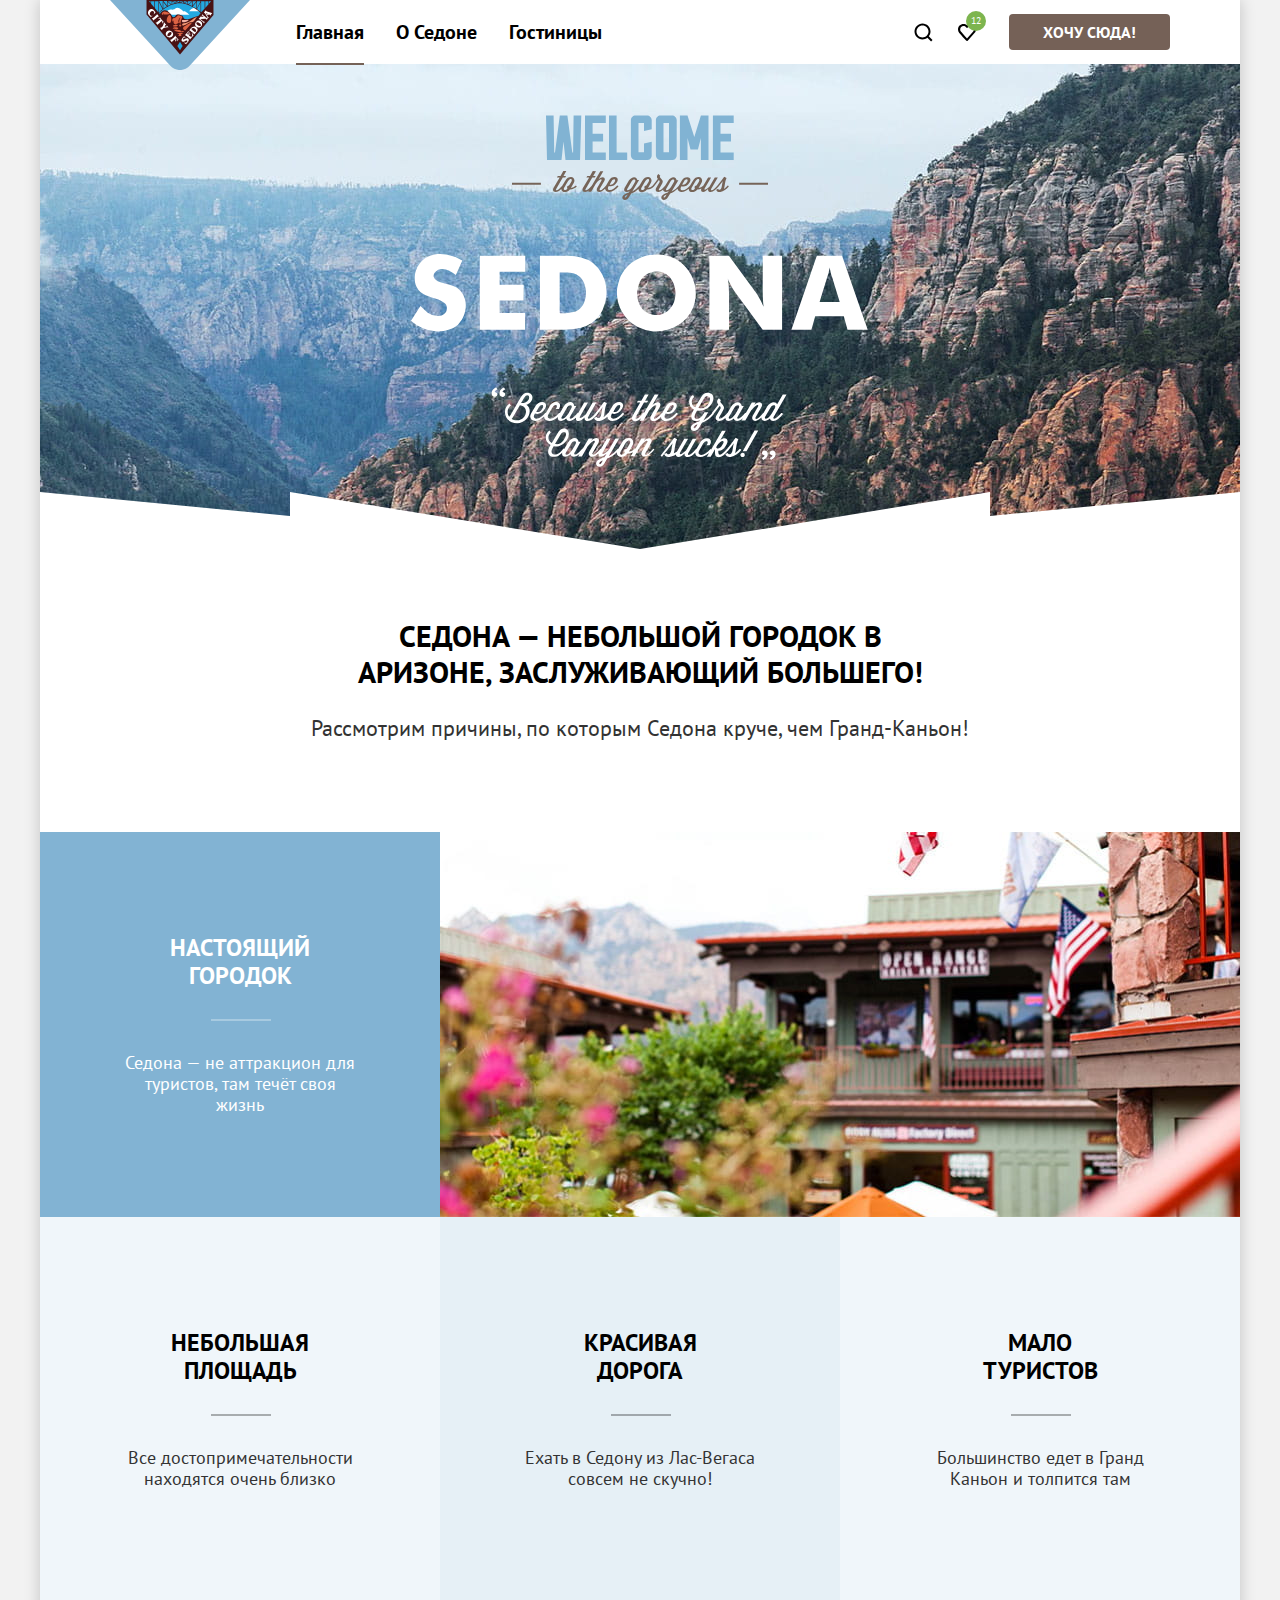
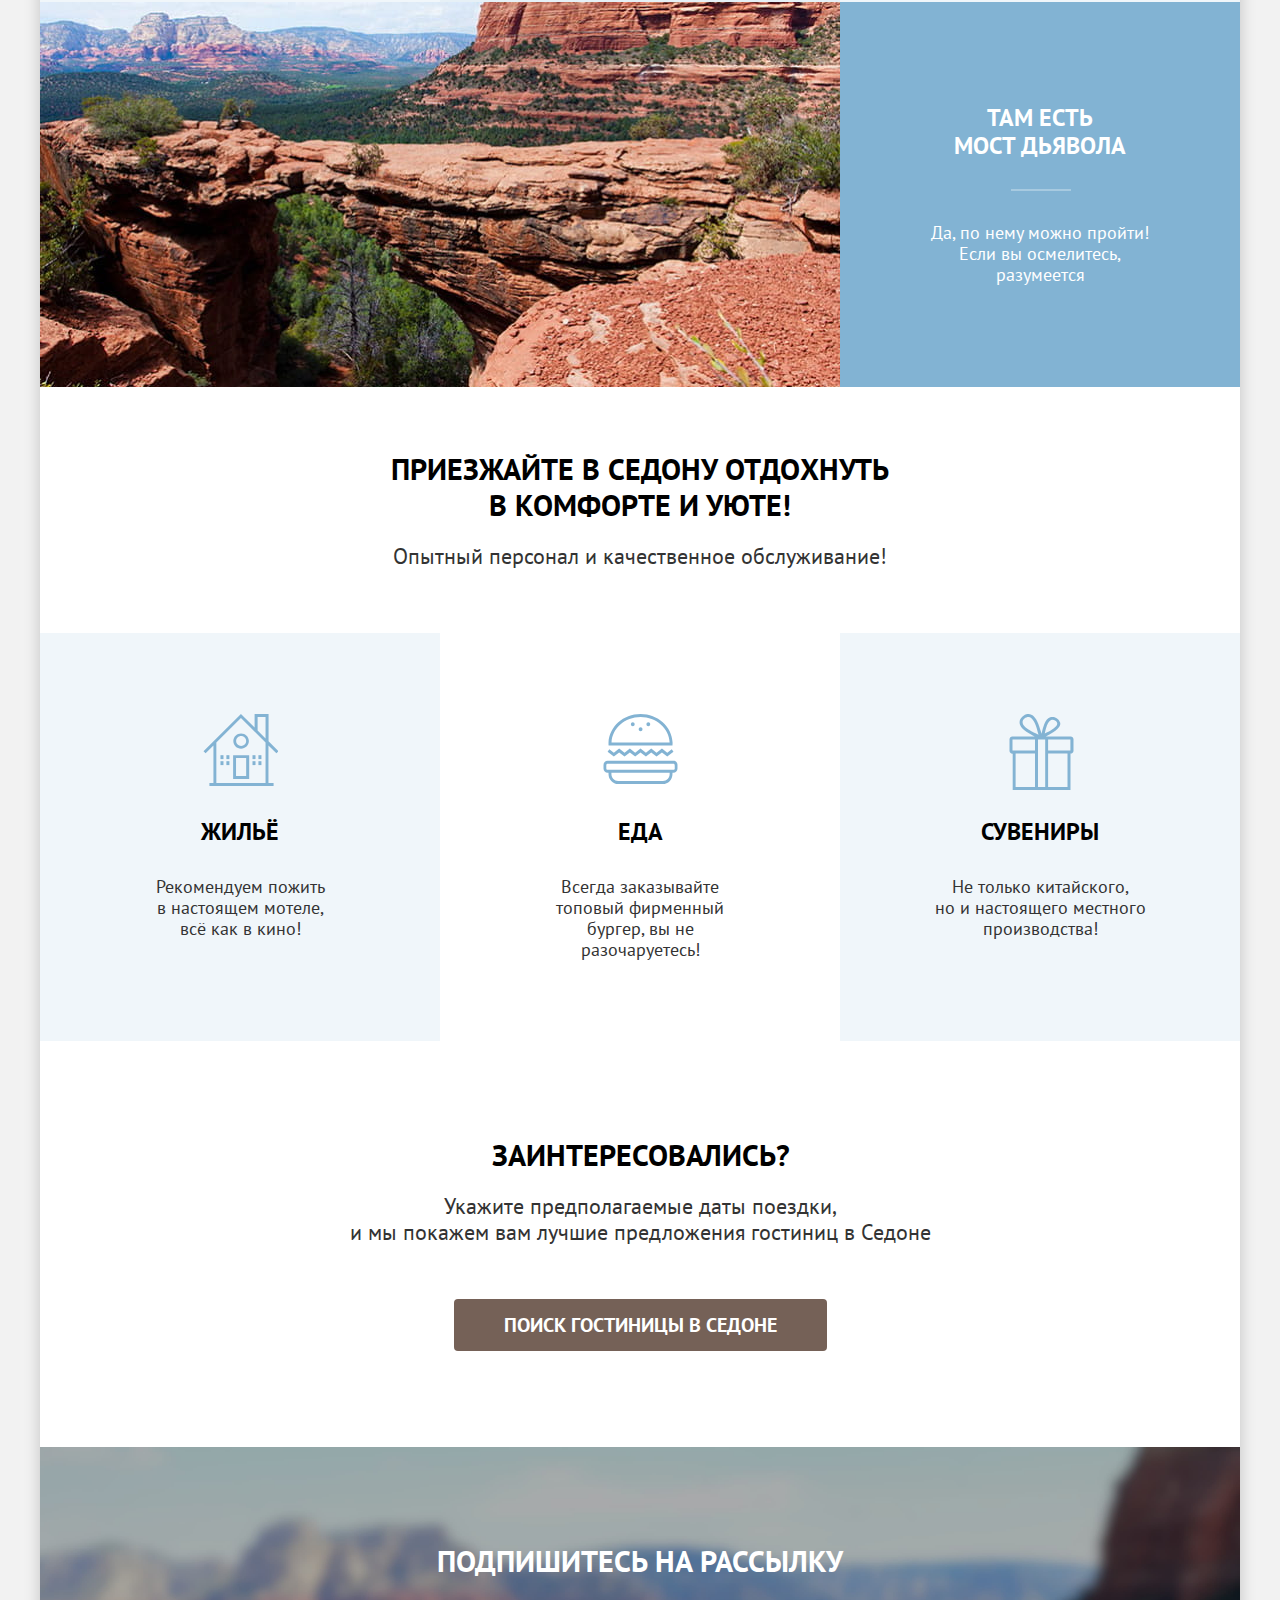
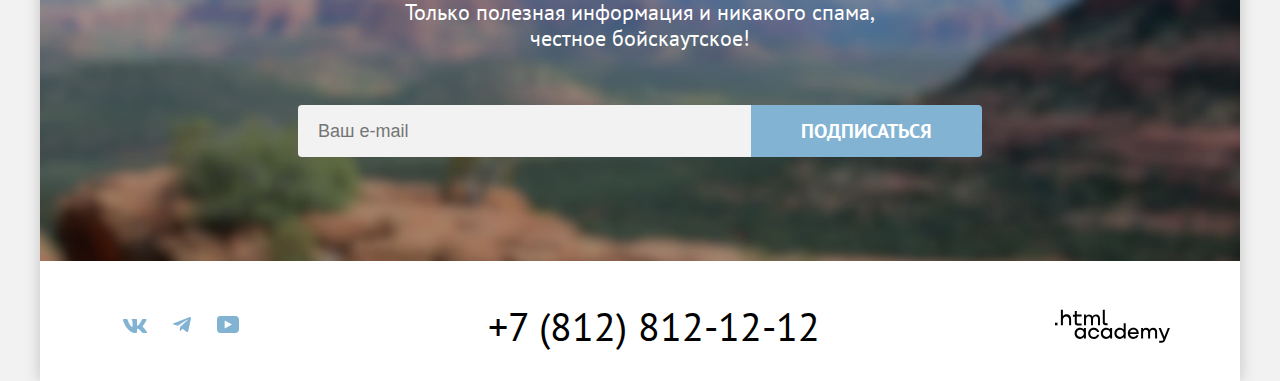
==== commit d4b0b4cb: "Добавляет изменения для проверки №2" ====
--- a/index.html
+++ b/index.html
@@ -44,7 +44,7 @@
               </a>
             </li>
           </ul>
-          <a class="button header-button" href="#" >Хочу сюда!</a>
+          <a class="button header-button" href="#">Хочу сюда!</a>
         </nav>
       </header>
 
@@ -255,10 +255,9 @@
                       <label class="check check-numeric-style" for="number-of-adults">Взрослые:</label>
                       <div class="item-numeric-left-wrapper-style item-numeric-wrapper">
                         <button class="button-icon button-minus" type="button">
-                        <span class="visually-hidden">Уменьшить количество взрослых</span>
+                          <span class="visually-hidden">Уменьшить количество взрослых</span>
                         </button>
-                        <input class="field-button" type="text" id="number-of-adults" name="number-of-adults"
-                          value="2">
+                        <input class="field-button" type="text" id="number-of-adults" name="number-of-adults" value="2">
                         <button class="button-icon button-plus" type="button">
                           <span class="visually-hidden">Увеличить количество взрослых</span>
                         </button>
@@ -266,25 +265,23 @@
                     </div>
                     <div class="field-item-numeric">
                       <label class="check item-numeric-right-wrapper-style" for="number-of-child">Дети:
-                        <button class="tooltip-toggle" type="button">
-                          <svg width="26" height="26" viewBox="0 0 26 26" fill="none"
-                            xmlns="http://www.w3.org/2000/svg">
-                            <circle cx="13" cy="13" r="13" fill="#83B3D3" />
-                            <path fill-rule="evenodd" clip-rule="evenodd" d="M12 7H14V9H12V7ZM14 19H12V10H14V19Z"
-                              fill="white" />
-                          </svg>
-                        </button>
-                        <span class="tooltip-text" role="tooltip">Укажите количество детей, которые будут с вами,
-                          возраст
-                          которых от 6 до
-                          18 лет. Дети до 6 лет размещаются бесплатно.
-                        </span>
                       </label>
+                      <button class="tooltip-toggle" type="button">
+                        <svg width="26" height="26" viewBox="0 0 26 26" fill="none" xmlns="http://www.w3.org/2000/svg">
+                          <circle cx="13" cy="13" r="13" fill="#83B3D3" />
+                          <path fill-rule="evenodd" clip-rule="evenodd" d="M12 7H14V9H12V7ZM14 19H12V10H14V19Z"
+                            fill="white" />
+                        </svg>
+                      </button>
+                      <span class="tooltip-text" role="tooltip">Укажите количество детей, которые будут с вами,
+                        возраст
+                        которых от 6 до
+                        18 лет. Дети до 6 лет размещаются бесплатно.
+                      </span>
                       <button class="button-icon button-minus" type="button">
                         <span class="visually-hidden">Уменьшить количество детей</span>
                       </button>
-                      <input class="field-button" type="text" id="number-of-child" name="number-of-child"
-                        value="2">
+                      <input class="field-button" type="text" id="number-of-child" name="number-of-child" value="2">
                       <button class="button-icon button-plus" type="button">
                         <span class="visually-hidden">Увеличить количество детей</span>
                       </button>
--- a/styles/styles.css
+++ b/styles/styles.css
@@ -47,6 +47,7 @@
   clip: rect(0 0 0 0);
   overflow: hidden;
 }
+
 .button:hover {
   color: #ffffff;
 }
@@ -505,7 +506,7 @@
   align-items: center;
   margin: 0;
   width: 1200px;
-  background-color:  #190d44;
+  background-color: #190d44;
   color: #FFFFFF;
   background-image: url(../images/background-sub.jpg);
   background-repeat: no-repeat;
@@ -577,7 +578,7 @@
 }
 
 .e-mail::placeholder {
-  font-family: "PT Sans";
+  font-family: "PT Sans" sans-serif;
   height: 24px;
   opacity: 0.6px;
 }
@@ -839,7 +840,7 @@
 }
 
 .field {
-  font-family: "PT Sans";
+  font-family: "PT Sans" sans-serif;
   width: 440px;
   border: none;
   background: #f2f2f2;
@@ -873,6 +874,7 @@
 .field-item-numeric {
   display: flex;
   align-items: center;
+  position: relative;
 }
 
 .item-numeric-wrapper {
@@ -886,7 +888,7 @@
   background: #f2f2f2;
   padding: 0;
   text-align: center;
-  font-family: PT Sans;
+  font-family: "PT Sans" sans-serif;
   font-size: 18px;
   font-weight: 700;
   line-height: 20px;
@@ -977,10 +979,10 @@
   padding: 0;
   border: none;
   background-color: transparent;
-  right: -38px;
   cursor: pointer;
   display: block;
-  top: -2px;
+  top: 10px;
+  left: 58px;
 }
 
 
@@ -1431,7 +1433,7 @@
 .select-control {
   color: #333333;
   font-weight: 400;
-  font-family: "PT Sans";
+  font-family: "PT Sans" sans-serif;
   font-size: 18px;
   line-height: 21px;
   width: 292px;
